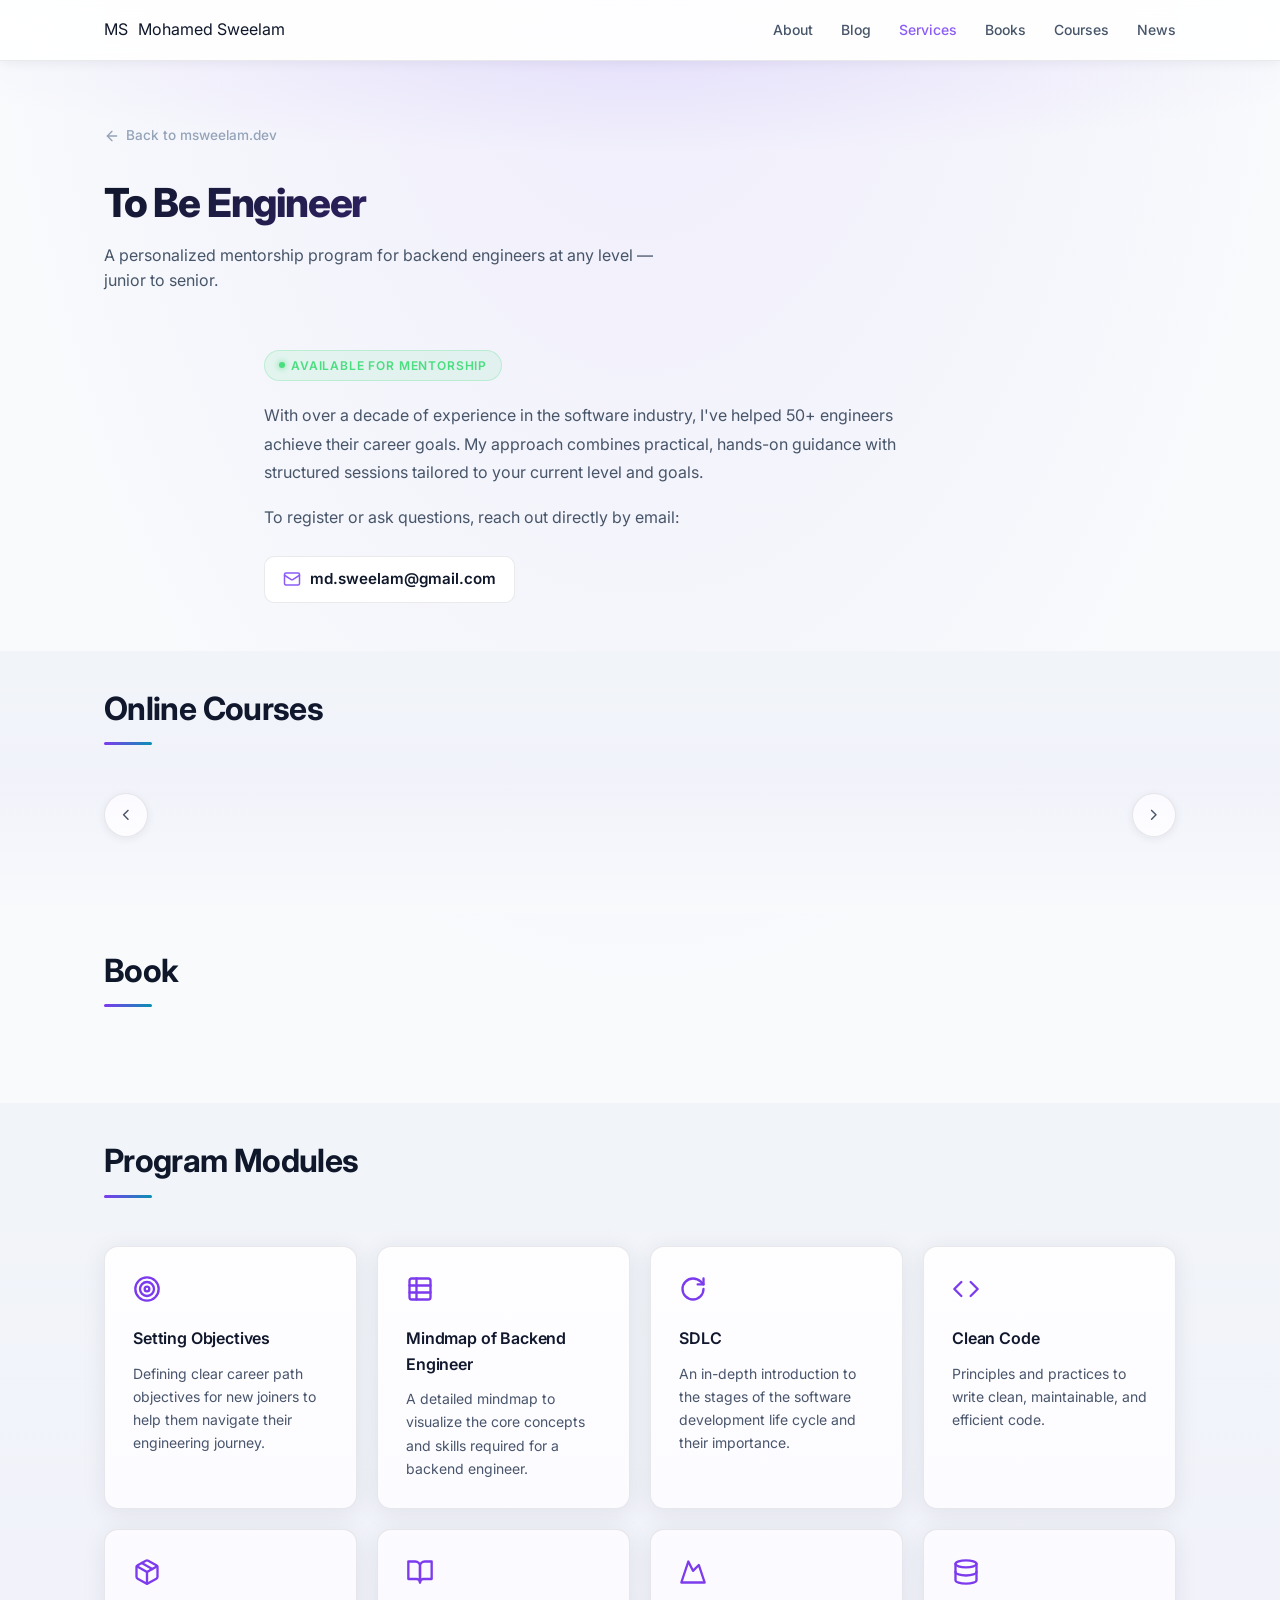
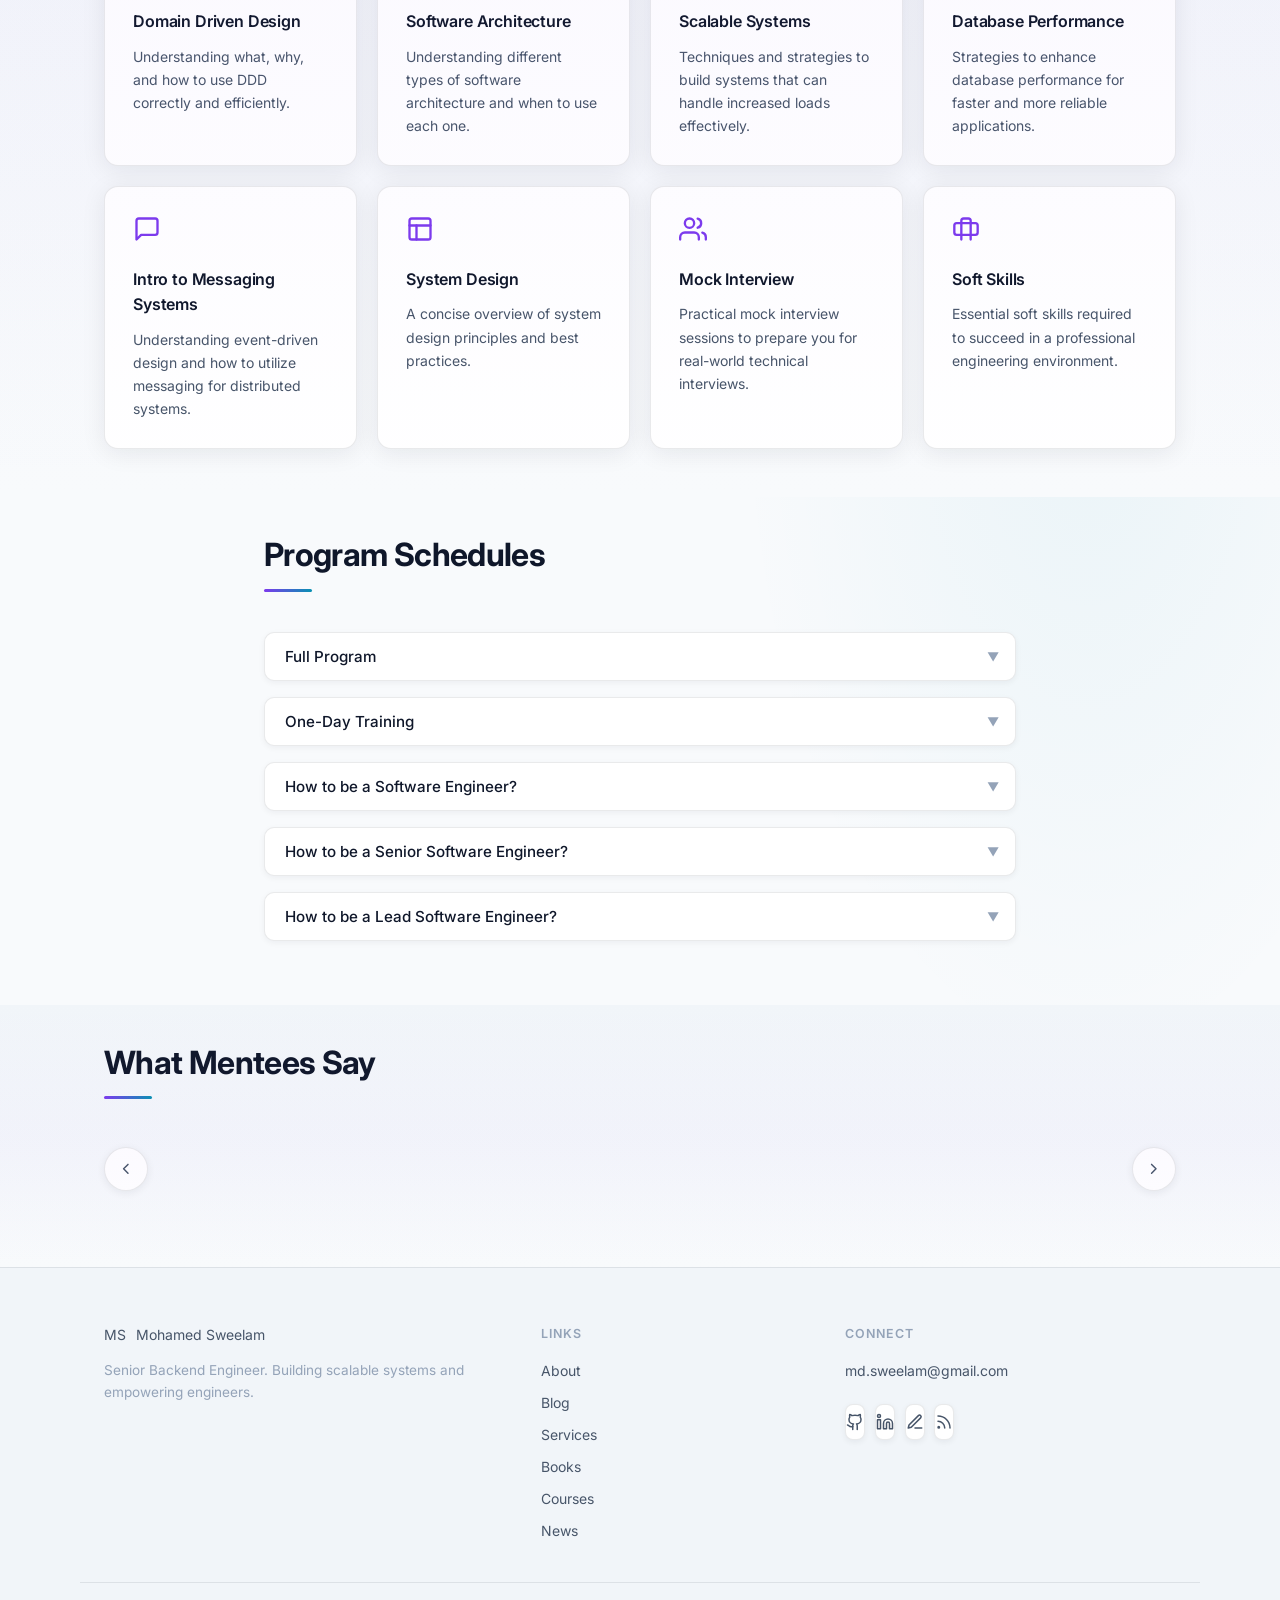
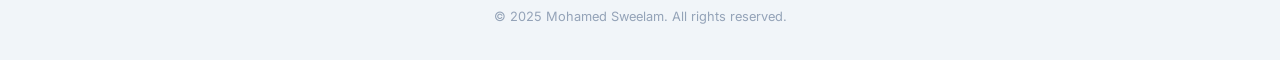
==== mentorship/index.html @ b844d922 "add site visitor counter Cloudflare Worker at msweelam.dev/api/visitors records unique visitors in t" ====
<!DOCTYPE html>
<html lang="en">

<head>
    <meta charset="UTF-8">
    <meta name="viewport" content="width=device-width, initial-scale=1.0">
    <title>Mentorship Program — Mohamed Sweelam</title>
    <meta name="description" content="The To Be Engineer mentorship program — personalized 1-on-1 guidance for backend engineers at any level.">
    <link rel="icon" href="/favicon.svg" type="image/svg+xml">
    <link rel="stylesheet" href="/css/styles.css">
    <link rel="preconnect" href="https://fonts.googleapis.com">
    <link rel="preconnect" href="https://fonts.gstatic.com" crossorigin>
    <link href="https://fonts.googleapis.com/css2?family=Inter:wght@400;500;600;700;800&display=swap" rel="stylesheet">
</head>

<body>

<header class="site-header">
    <nav class="nav container">
        <a href="/" class="nav-logo" aria-label="Home">
            <span class="logo-mark" aria-hidden="true">MS</span>
            <span class="logo-text">Mohamed Sweelam</span>
        </a>
        <button class="nav-toggle" id="nav-toggle" aria-label="Toggle navigation" aria-expanded="false">
            <span></span><span></span><span></span>
        </button>
        <div class="nav-links" id="nav-links" role="navigation">
            <a href="/#about">About</a>
            <a href="https://blog.msweelam.dev" target="_blank" rel="noopener noreferrer">Blog</a>
            <a href="/#services" aria-current="page" style="color:var(--primary-light)">Services</a>
            <a href="/#books">Books</a>
            <a href="/#courses">Courses</a>
            <a href="/#news">News</a>
        </div>
    </nav>
</header>

<main>

<!-- ─── PAGE HEADER ────────────────────────────────────── -->
<div class="page-header">
    <div class="container">
        <a href="/" class="back-link">
            <svg width="16" height="16" viewBox="0 0 24 24" fill="none" stroke="currentColor" stroke-width="2" stroke-linecap="round" stroke-linejoin="round" aria-hidden="true"><path d="M19 12H5"/><path d="m12 19-7-7 7-7"/></svg>
            Back to msweelam.dev
        </a>
        <h1>To Be Engineer</h1>
        <p>A personalized mentorship program for backend engineers at any level — junior to senior.</p>
    </div>
</div>

<!-- ─── ABOUT THE PROGRAM ──────────────────────────────── -->
<section class="section" style="padding-top:1.5rem">
    <div class="container" style="max-width:800px">
        <div style="display:flex;align-items:center;gap:0.5rem;margin-bottom:1.25rem">
            <span style="display:inline-flex;align-items:center;gap:0.4rem;font-size:0.75rem;font-weight:600;letter-spacing:0.07em;text-transform:uppercase;color:#4ade80;background:rgba(74,222,128,0.1);border:1px solid rgba(74,222,128,0.25);border-radius:999px;padding:0.3rem 0.85rem">
                <span style="width:6px;height:6px;border-radius:50%;background:#4ade80;box-shadow:0 0 6px #4ade80;display:inline-block;animation:pulse-dot 2s ease-in-out infinite"></span>
                Available for Mentorship
            </span>
        </div>
        <p style="color:var(--text-secondary);font-size:1rem;line-height:1.8;margin-bottom:1rem">
            With over a decade of experience in the software industry, I've helped 50+ engineers achieve their career goals. My approach combines practical, hands-on guidance with structured sessions tailored to your current level and goals.
        </p>
        <p style="color:var(--text-secondary);font-size:1rem;line-height:1.8;margin-bottom:1.5rem">
            To register or ask questions, reach out directly by email:
        </p>
        <a href="mailto:md.sweelam@gmail.com" style="display:inline-flex;align-items:center;gap:0.6rem;text-decoration:none;font-weight:600;font-size:0.95rem;color:var(--text);background:var(--bg-card);border:1px solid var(--border);border-radius:0.625rem;padding:0.65rem 1.1rem;transition:all 0.2s ease">
            <svg width="18" height="18" viewBox="0 0 24 24" fill="none" stroke="var(--primary-light)" stroke-width="2" stroke-linecap="round" stroke-linejoin="round" aria-hidden="true"><rect width="20" height="16" x="2" y="4" rx="2"/><path d="m22 7-8.97 5.7a1.94 1.94 0 0 1-2.06 0L2 7"/></svg>
            md.sweelam@gmail.com
        </a>
    </div>
</section>

<!-- ─── COURSES ────────────────────────────────────────── -->
<section id="courses" class="section section-alt" style="padding-top:2rem">
    <div class="container">
        <h2 class="section-heading">Online Courses</h2>
        <div class="carousel-outer">
            <button class="carousel-arrow" id="courses-prev" aria-label="Previous">
                <svg xmlns="http://www.w3.org/2000/svg" viewBox="0 0 24 24" fill="none" stroke="currentColor" stroke-width="2" stroke-linecap="round" stroke-linejoin="round"><polyline points="15 18 9 12 15 6"/></svg>
            </button>
            <div class="carousel-wrapper">
                <div class="carousel-track" id="courses-container"></div>
            </div>
            <button class="carousel-arrow" id="courses-next" aria-label="Next">
                <svg xmlns="http://www.w3.org/2000/svg" viewBox="0 0 24 24" fill="none" stroke="currentColor" stroke-width="2" stroke-linecap="round" stroke-linejoin="round"><polyline points="9 18 15 12 9 6"/></svg>
            </button>
        </div>
        <div class="carousel-dots" id="courses-dots"></div>
    </div>
</section>

<!-- ─── BOOK ──────────────────────────────────────────── -->
<section id="books" class="section" style="padding-top:2rem">
    <div class="container">
        <h2 class="section-heading">Book</h2>
        <div class="books-grid" id="books-container"></div>
    </div>
</section>

<!-- ─── PROGRAM MODULES ────────────────────────────────── -->
<section class="section section-alt" style="padding-top:2rem">
    <div class="container">
        <h2 class="section-heading">Program Modules</h2>
        <div class="modules-grid">

            <div class="module-card">
                <div class="module-icon">
                    <svg width="28" height="28" viewBox="0 0 24 24" fill="none" stroke="currentColor" stroke-width="2" stroke-linecap="round" stroke-linejoin="round" aria-hidden="true"><circle cx="12" cy="12" r="10"/><circle cx="12" cy="12" r="6"/><circle cx="12" cy="12" r="2"/></svg>
                </div>
                <h3>Setting Objectives</h3>
                <p>Defining clear career path objectives for new joiners to help them navigate their engineering journey.</p>
            </div>

            <div class="module-card">
                <div class="module-icon">
                    <svg width="28" height="28" viewBox="0 0 24 24" fill="none" stroke="currentColor" stroke-width="2" stroke-linecap="round" stroke-linejoin="round" aria-hidden="true"><rect width="18" height="18" x="3" y="3" rx="2"/><path d="M3 9h18"/><path d="M3 15h18"/><path d="M9 3v18"/></svg>
                </div>
                <h3>Mindmap of Backend Engineer</h3>
                <p>A detailed mindmap to visualize the core concepts and skills required for a backend engineer.</p>
            </div>

            <div class="module-card">
                <div class="module-icon">
                    <svg width="28" height="28" viewBox="0 0 24 24" fill="none" stroke="currentColor" stroke-width="2" stroke-linecap="round" stroke-linejoin="round" aria-hidden="true"><path d="M21 12a9 9 0 1 1-9-9c2.52 0 4.93 1 6.74 2.74L21 8"/><path d="M21 3v5h-5"/></svg>
                </div>
                <h3>SDLC</h3>
                <p>An in-depth introduction to the stages of the software development life cycle and their importance.</p>
            </div>

            <div class="module-card">
                <div class="module-icon">
                    <svg width="28" height="28" viewBox="0 0 24 24" fill="none" stroke="currentColor" stroke-width="2" stroke-linecap="round" stroke-linejoin="round" aria-hidden="true"><polyline points="16 18 22 12 16 6"/><polyline points="8 6 2 12 8 18"/></svg>
                </div>
                <h3>Clean Code</h3>
                <p>Principles and practices to write clean, maintainable, and efficient code.</p>
            </div>

            <div class="module-card">
                <div class="module-icon">
                    <svg width="28" height="28" viewBox="0 0 24 24" fill="none" stroke="currentColor" stroke-width="2" stroke-linecap="round" stroke-linejoin="round" aria-hidden="true"><path d="m7.5 4.27 9 5.15"/><path d="M21 8a2 2 0 0 0-1-1.73l-7-4a2 2 0 0 0-2 0l-7 4A2 2 0 0 0 3 8v8a2 2 0 0 0 1 1.73l7 4a2 2 0 0 0 2 0l7-4A2 2 0 0 0 21 16Z"/><path d="m3.3 7 8.7 5 8.7-5"/><path d="M12 22V12"/></svg>
                </div>
                <h3>Domain Driven Design</h3>
                <p>Understanding what, why, and how to use DDD correctly and efficiently.</p>
            </div>

            <div class="module-card">
                <div class="module-icon">
                    <svg width="28" height="28" viewBox="0 0 24 24" fill="none" stroke="currentColor" stroke-width="2" stroke-linecap="round" stroke-linejoin="round" aria-hidden="true"><path d="M2 3h6a4 4 0 0 1 4 4v14a3 3 0 0 0-3-3H2z"/><path d="M22 3h-6a4 4 0 0 0-4 4v14a3 3 0 0 1 3-3h7z"/></svg>
                </div>
                <h3>Software Architecture</h3>
                <p>Understanding different types of software architecture and when to use each one.</p>
            </div>

            <div class="module-card">
                <div class="module-icon">
                    <svg width="28" height="28" viewBox="0 0 24 24" fill="none" stroke="currentColor" stroke-width="2" stroke-linecap="round" stroke-linejoin="round" aria-hidden="true"><path d="m8 3 4 8 5-5 5 15H2L8 3z"/></svg>
                </div>
                <h3>Scalable Systems</h3>
                <p>Techniques and strategies to build systems that can handle increased loads effectively.</p>
            </div>

            <div class="module-card">
                <div class="module-icon">
                    <svg width="28" height="28" viewBox="0 0 24 24" fill="none" stroke="currentColor" stroke-width="2" stroke-linecap="round" stroke-linejoin="round" aria-hidden="true"><ellipse cx="12" cy="5" rx="9" ry="3"/><path d="M3 5V19A9 3 0 0 0 21 19V5"/><path d="M3 12A9 3 0 0 0 21 12"/></svg>
                </div>
                <h3>Database Performance</h3>
                <p>Strategies to enhance database performance for faster and more reliable applications.</p>
            </div>

            <div class="module-card">
                <div class="module-icon">
                    <svg width="28" height="28" viewBox="0 0 24 24" fill="none" stroke="currentColor" stroke-width="2" stroke-linecap="round" stroke-linejoin="round" aria-hidden="true"><path d="M21 15a2 2 0 0 1-2 2H7l-4 4V5a2 2 0 0 1 2-2h14a2 2 0 0 1 2 2z"/></svg>
                </div>
                <h3>Intro to Messaging Systems</h3>
                <p>Understanding event-driven design and how to utilize messaging for distributed systems.</p>
            </div>

            <div class="module-card">
                <div class="module-icon">
                    <svg width="28" height="28" viewBox="0 0 24 24" fill="none" stroke="currentColor" stroke-width="2" stroke-linecap="round" stroke-linejoin="round" aria-hidden="true"><rect width="18" height="18" x="3" y="3" rx="2"/><path d="M3 9h18"/><path d="M9 21V9"/></svg>
                </div>
                <h3>System Design</h3>
                <p>A concise overview of system design principles and best practices.</p>
            </div>

            <div class="module-card">
                <div class="module-icon">
                    <svg width="28" height="28" viewBox="0 0 24 24" fill="none" stroke="currentColor" stroke-width="2" stroke-linecap="round" stroke-linejoin="round" aria-hidden="true"><path d="M17 21v-2a4 4 0 0 0-4-4H5a4 4 0 0 0-4 4v2"/><circle cx="9" cy="7" r="4"/><path d="M23 21v-2a4 4 0 0 0-3-3.87"/><path d="M16 3.13a4 4 0 0 1 0 7.75"/></svg>
                </div>
                <h3>Mock Interview</h3>
                <p>Practical mock interview sessions to prepare you for real-world technical interviews.</p>
            </div>

            <div class="module-card">
                <div class="module-icon">
                    <svg width="28" height="28" viewBox="0 0 24 24" fill="none" stroke="currentColor" stroke-width="2" stroke-linecap="round" stroke-linejoin="round" aria-hidden="true"><path d="M20 7H4a2 2 0 0 0-2 2v6a2 2 0 0 0 2 2h16a2 2 0 0 0 2-2V9a2 2 0 0 0-2-2z"/><path d="M16 21V5a2 2 0 0 0-2-2h-4a2 2 0 0 0-2 2v16"/></svg>
                </div>
                <h3>Soft Skills</h3>
                <p>Essential soft skills required to succeed in a professional engineering environment.</p>
            </div>

        </div>
    </div>
</section>

<!-- ─── PROGRAM SCHEDULES ───────────────────────────────── -->
<section class="section" style="padding-top:2rem">
    <div class="container" style="max-width:800px">
        <h2 class="section-heading">Program Schedules</h2>
        <div style="margin-top:2rem">
            <div class="dropdown">
                <button class="dropdown-toggle">Full Program</button>
                <div class="dropdown-content">
                    <div class="schedule-cards">
                        <div class="schedule-card">
                            <div class="schedule-icon"><svg width="28" height="28" viewBox="0 0 24 24" fill="none" stroke="currentColor" stroke-width="2" stroke-linecap="round" stroke-linejoin="round"><rect width="18" height="18" x="3" y="4" rx="2" ry="2"/><line x1="16" x2="16" y1="2" y2="6"/><line x1="8" x2="8" y1="2" y2="6"/><line x1="3" x2="21" y1="10" y2="10"/></svg></div>
                            <h3>Duration</h3><p>2 months</p>
                        </div>
                        <div class="schedule-card">
                            <div class="schedule-icon"><svg width="28" height="28" viewBox="0 0 24 24" fill="none" stroke="currentColor" stroke-width="2" stroke-linecap="round" stroke-linejoin="round"><path d="M8 2v4"/><path d="M16 2v4"/><rect width="18" height="18" x="3" y="4" rx="2"/><path d="M3 10h18"/><path d="m9 16 2 2 4-4"/></svg></div>
                            <h3>Sessions</h3><p>8 – 10</p>
                        </div>
                        <div class="schedule-card">
                            <div class="schedule-icon"><svg width="28" height="28" viewBox="0 0 24 24" fill="none" stroke="currentColor" stroke-width="2" stroke-linecap="round" stroke-linejoin="round"><circle cx="12" cy="12" r="10"/><polyline points="12 6 12 12 16 14"/></svg></div>
                            <h3>Session Time</h3><p>60 min</p>
                        </div>
                    </div>
                </div>
            </div>

            <div class="dropdown">
                <button class="dropdown-toggle">One-Day Training</button>
                <div class="dropdown-content">
                    <div class="schedule-cards">
                        <div class="schedule-card">
                            <div class="schedule-icon"><svg width="28" height="28" viewBox="0 0 24 24" fill="none" stroke="currentColor" stroke-width="2" stroke-linecap="round" stroke-linejoin="round"><rect width="18" height="18" x="3" y="4" rx="2" ry="2"/><line x1="16" x2="16" y1="2" y2="6"/><line x1="8" x2="8" y1="2" y2="6"/><line x1="3" x2="21" y1="10" y2="10"/></svg></div>
                            <h3>Duration</h3><p>1 Day</p>
                        </div>
                        <div class="schedule-card">
                            <div class="schedule-icon"><svg width="28" height="28" viewBox="0 0 24 24" fill="none" stroke="currentColor" stroke-width="2" stroke-linecap="round" stroke-linejoin="round"><path d="M8 2v4"/><path d="M16 2v4"/><rect width="18" height="18" x="3" y="4" rx="2"/><path d="M3 10h18"/><path d="m9 16 2 2 4-4"/></svg></div>
                            <h3>Sessions</h3><p>3</p>
                        </div>
                        <div class="schedule-card">
                            <div class="schedule-icon"><svg width="28" height="28" viewBox="0 0 24 24" fill="none" stroke="currentColor" stroke-width="2" stroke-linecap="round" stroke-linejoin="round"><circle cx="12" cy="12" r="10"/><polyline points="12 6 12 12 16 14"/></svg></div>
                            <h3>Session Time</h3><p>140 min</p>
                        </div>
                    </div>
                </div>
            </div>

            <div class="dropdown">
                <button class="dropdown-toggle">How to be a Software Engineer?</button>
                <div class="dropdown-content">
                    <div class="schedule-cards">
                        <div class="schedule-card">
                            <div class="schedule-icon"><svg width="28" height="28" viewBox="0 0 24 24" fill="none" stroke="currentColor" stroke-width="2" stroke-linecap="round" stroke-linejoin="round"><path d="M8 2v4"/><path d="M16 2v4"/><rect width="18" height="18" x="3" y="4" rx="2"/><path d="M3 10h18"/><path d="m9 16 2 2 4-4"/></svg></div>
                            <h3>Sessions</h3><p>1</p>
                        </div>
                        <div class="schedule-card">
                            <div class="schedule-icon"><svg width="28" height="28" viewBox="0 0 24 24" fill="none" stroke="currentColor" stroke-width="2" stroke-linecap="round" stroke-linejoin="round"><circle cx="12" cy="12" r="10"/><polyline points="12 6 12 12 16 14"/></svg></div>
                            <h3>Session Time</h3><p>60 min</p>
                        </div>
                    </div>
                </div>
            </div>

            <div class="dropdown">
                <button class="dropdown-toggle">How to be a Senior Software Engineer?</button>
                <div class="dropdown-content">
                    <div class="schedule-cards">
                        <div class="schedule-card">
                            <div class="schedule-icon"><svg width="28" height="28" viewBox="0 0 24 24" fill="none" stroke="currentColor" stroke-width="2" stroke-linecap="round" stroke-linejoin="round"><path d="M8 2v4"/><path d="M16 2v4"/><rect width="18" height="18" x="3" y="4" rx="2"/><path d="M3 10h18"/><path d="m9 16 2 2 4-4"/></svg></div>
                            <h3>Sessions</h3><p>1</p>
                        </div>
                        <div class="schedule-card">
                            <div class="schedule-icon"><svg width="28" height="28" viewBox="0 0 24 24" fill="none" stroke="currentColor" stroke-width="2" stroke-linecap="round" stroke-linejoin="round"><circle cx="12" cy="12" r="10"/><polyline points="12 6 12 12 16 14"/></svg></div>
                            <h3>Session Time</h3><p>90 min</p>
                        </div>
                    </div>
                </div>
            </div>

            <div class="dropdown">
                <button class="dropdown-toggle">How to be a Lead Software Engineer?</button>
                <div class="dropdown-content">
                    <div class="schedule-cards">
                        <div class="schedule-card">
                            <div class="schedule-icon"><svg width="28" height="28" viewBox="0 0 24 24" fill="none" stroke="currentColor" stroke-width="2" stroke-linecap="round" stroke-linejoin="round"><path d="M8 2v4"/><path d="M16 2v4"/><rect width="18" height="18" x="3" y="4" rx="2"/><path d="M3 10h18"/><path d="m9 16 2 2 4-4"/></svg></div>
                            <h3>Sessions</h3><p>1</p>
                        </div>
                        <div class="schedule-card">
                            <div class="schedule-icon"><svg width="28" height="28" viewBox="0 0 24 24" fill="none" stroke="currentColor" stroke-width="2" stroke-linecap="round" stroke-linejoin="round"><circle cx="12" cy="12" r="10"/><polyline points="12 6 12 12 16 14"/></svg></div>
                            <h3>Session Time</h3><p>90 min</p>
                        </div>
                    </div>
                </div>
            </div>
        </div>
    </div>
</section>

<!-- ─── TESTIMONIALS ────────────────────────────────────── -->
<section class="section section-alt" style="padding-top:2rem">
    <div class="container">
        <h2 class="section-heading">What Mentees Say</h2>
        <div class="carousel-outer">
            <button class="carousel-arrow" id="carousel-prev" aria-label="Previous">
                <svg xmlns="http://www.w3.org/2000/svg" viewBox="0 0 24 24" fill="none" stroke="currentColor" stroke-width="2" stroke-linecap="round" stroke-linejoin="round"><polyline points="15 18 9 12 15 6"/></svg>
            </button>
            <div class="carousel-wrapper">
                <div class="carousel-track" id="testimonials-container"></div>
            </div>
            <button class="carousel-arrow" id="carousel-next" aria-label="Next">
                <svg xmlns="http://www.w3.org/2000/svg" viewBox="0 0 24 24" fill="none" stroke="currentColor" stroke-width="2" stroke-linecap="round" stroke-linejoin="round"><polyline points="9 18 15 12 9 6"/></svg>
            </button>
        </div>
        <div class="carousel-dots" id="carousel-dots"></div>
    </div>
</section>

</main>

<footer class="site-footer">
    <div class="container footer-grid">
        <div class="footer-col">
            <a href="/" class="nav-logo" style="text-decoration:none">
                <span class="logo-mark" aria-hidden="true">MS</span>
                <span class="logo-text">Mohamed Sweelam</span>
            </a>
            <p class="footer-tagline">Senior Backend Engineer. Building scalable systems and empowering engineers.</p>
        </div>
        <div class="footer-col">
            <h3 class="footer-heading">Links</h3>
            <a href="/#about">About</a>
            <a href="https://blog.msweelam.dev" target="_blank" rel="noopener noreferrer">Blog</a>
            <a href="/#services">Services</a>
            <a href="/#books">Books</a>
            <a href="/#courses">Courses</a>
            <a href="/news/">News</a>
        </div>
        <div class="footer-col">
            <h3 class="footer-heading">Connect</h3>
            <a href="mailto:md.sweelam@gmail.com">md.sweelam@gmail.com</a>
            <nav class="social-row" aria-label="Social links" style="margin-top:0.75rem">
                <a href="https://github.com/sweelam" target="_blank" rel="noopener noreferrer" aria-label="GitHub">
                    <svg width="18" height="18" viewBox="0 0 24 24" fill="none" stroke="currentColor" stroke-width="2" stroke-linecap="round" stroke-linejoin="round" aria-hidden="true"><path d="M15 22v-4a4.8 4.8 0 0 0-1-3.5c3 0 6-2 6-5.5.08-1.25-.27-2.48-1-3.5.28-1.15.28-2.35 0-3.5 0 0-1 0-3 1.5-2.64-.5-5.36-.5-8 0C6 2 5 2 5 2c-.3 1.15-.3 2.35 0 3.5A5.403 5.403 0 0 0 4 9c0 3.5 3 5.5 6 5.5-.39.49-.68 1.05-.85 1.65-.17.6-.22 1.23-.15 1.85v4"/><path d="M9 18c-4.51 2-5-2-7-2"/></svg>
                </a>
                <a href="https://www.linkedin.com/in/mohamedsweelam" target="_blank" rel="noopener noreferrer" aria-label="LinkedIn">
                    <svg width="18" height="18" viewBox="0 0 24 24" fill="none" stroke="currentColor" stroke-width="2" stroke-linecap="round" stroke-linejoin="round" aria-hidden="true"><path d="M16 8a6 6 0 0 1 6 6v7h-4v-7a2 2 0 0 0-2-2 2 2 0 0 0-2 2v7h-4v-7a6 6 0 0 1 6-6z"/><rect width="4" height="12" x="2" y="9"/><circle cx="4" cy="4" r="2"/></svg>
                </a>
                <a href="https://blog.msweelam.dev" target="_blank" rel="noopener noreferrer" aria-label="Blog">
                    <svg width="18" height="18" viewBox="0 0 24 24" fill="none" stroke="currentColor" stroke-width="2" stroke-linecap="round" stroke-linejoin="round" aria-hidden="true"><path d="M12 20h9"/><path d="M16.5 3.5a2.12 2.12 0 0 1 3 3L7 19l-4 1 1-4Z"/></svg>
                </a>
                <a href="https://blog.msweelam.dev/rss.xml" target="_blank" rel="noopener noreferrer" aria-label="RSS Feed">
                    <svg width="18" height="18" viewBox="0 0 24 24" fill="none" stroke="currentColor" stroke-width="2" stroke-linecap="round" stroke-linejoin="round" aria-hidden="true"><path d="M4 11a9 9 0 0 1 9 9"/><path d="M4 4a16 16 0 0 1 16 16"/><circle cx="5" cy="19" r="1"/></svg>
                </a>
            </nav>
        </div>
    </div>
    <div class="footer-bottom container">
        <p>&copy; 2025 Mohamed Sweelam. All rights reserved.</p>
        <p class="visitor-count" id="visitor-count" hidden></p>
    </div>
</footer>

<style>
@keyframes pulse-dot {
    0%, 100% { opacity: 1; transform: scale(1); }
    50%       { opacity: 0.5; transform: scale(0.75); }
}
</style>

<script src="/js/main.js"></script>
<script src="/js/mentorship.js"></script>
</body>
</html>
---- css/styles.css ----
/* ─── TOKENS ──────────────────────────────────────────── */
:root {
    --primary:       #7C3AED;
    --primary-light: #8B5CF6;
    --primary-dark:  #5B21B6;
    --accent:        #0891B2;
    --bg:            #F8FAFC;
    --bg-card:       #FFFFFF;
    --bg-card-hover: #F1F5F9;
    --border:        rgba(15, 23, 42, 0.09);
    --border-hover:  rgba(124, 58, 237, 0.45);
    --text:          #0F172A;
    --text-secondary:#475569;
    --text-muted:    #94A3B8;
    --white:         #FFFFFF;
    --radius:        0.75rem;
    --shadow-glow:   0 0 40px rgba(124, 58, 237, 0.12);
    --shadow-card:   0 4px 24px rgba(15, 23, 42, 0.08);
    --ease:          0.2s ease;
}

[data-theme="dark"] {
    --bg:            #0F172A;
    --bg-card:       #1E293B;
    --bg-card-hover: #243044;
    --border:        rgba(255, 255, 255, 0.08);
    --border-hover:  rgba(124, 58, 237, 0.5);
    --text:          #F1F5F9;
    --text-secondary:#CBD5E1;
    --text-muted:    #64748B;
    --shadow-glow:   0 0 40px rgba(124, 58, 237, 0.2);
    --shadow-card:   0 4px 24px rgba(0, 0, 0, 0.3);
}

[data-theme="dark"] body {
    background-image:
        radial-gradient(ellipse 80% 55% at 50% -5%, rgba(139, 92, 246, 0.15) 0%, transparent 65%),
        radial-gradient(ellipse 50% 40% at 85% 60%,  rgba(8, 145, 178, 0.1) 0%, transparent 55%);
}

[data-theme="dark"] .site-header {
    background: rgba(15, 23, 42, 0.92);
    box-shadow: 0 1px 12px rgba(0, 0, 0, 0.3);
}

[data-theme="dark"] .section-alt {
    background: linear-gradient(180deg, #1a2744 0%, #0F172A 100%);
}

[data-theme="dark"] .section-alt::before {
    background: linear-gradient(180deg, transparent 0%, rgba(139, 92, 246, 0.05) 50%, transparent 100%);
}

[data-theme="dark"] .site-footer {
    background: #080f1f;
}

[data-theme="dark"] .nav-links {
    background: rgba(15, 23, 42, 0.98);
}

[data-theme="dark"] ::-webkit-scrollbar-track { background: #1E293B; }

[data-theme="dark"] .hero-photo img {
    background:
        linear-gradient(var(--bg-card), var(--bg-card)) padding-box,
        linear-gradient(135deg, var(--primary) 0%, var(--accent) 100%) border-box;
}

/* ─── THEME TOGGLE ───────────────────────────────────── */
.theme-toggle {
    display: flex;
    align-items: center;
    justify-content: center;
    width: 2.25rem;
    height: 2.25rem;
    border-radius: 0.5rem;
    border: 1.5px solid var(--border);
    background: var(--bg-card);
    color: var(--text-secondary);
    cursor: pointer;
    transition: all var(--ease);
    flex-shrink: 0;
}

.theme-toggle:hover {
    color: var(--primary);
    border-color: var(--border-hover);
    background: rgba(124, 58, 237, 0.07);
}

.theme-toggle .icon-sun  { display: none; }
.theme-toggle .icon-moon { display: block; }

[data-theme="dark"] .theme-toggle .icon-sun  { display: block; }
[data-theme="dark"] .theme-toggle .icon-moon { display: none; }

/* ─── RESET ──────────────────────────────────────────── */
*, *::before, *::after { margin: 0; padding: 0; box-sizing: border-box; }

body {
    font-family: 'Inter', -apple-system, BlinkMacSystemFont, 'Segoe UI', sans-serif;
    line-height: 1.6;
    color: var(--text);
    background: var(--bg);
    background-image:
        radial-gradient(ellipse 80% 55% at 50% -5%, rgba(139, 92, 246, 0.09) 0%, transparent 65%),
        radial-gradient(ellipse 50% 40% at 85% 60%,  rgba(8, 145, 178, 0.06) 0%, transparent 55%);
    min-height: 100vh;
    -webkit-font-smoothing: antialiased;
}

img { display: block; max-width: 100%; }

::-webkit-scrollbar        { width: 6px; }
::-webkit-scrollbar-track  { background: #F1F5F9; }
::-webkit-scrollbar-thumb  { background: var(--primary-light); border-radius: 3px; }

/* ─── FOCUS ──────────────────────────────────────────── */
:focus-visible {
    outline: 2px solid var(--primary-light);
    outline-offset: 3px;
    border-radius: 3px;
}
a:focus:not(:focus-visible),
button:focus:not(:focus-visible) { outline: none; }

/* ─── LAYOUT ─────────────────────────────────────────── */
.container {
    max-width: 1120px;
    margin: 0 auto;
    padding: 0 1.5rem;
}

.section        { padding: 3rem 0; position: relative; }
.section-narrow { max-width: 680px; }

.section-alt {
    background: linear-gradient(180deg, #F1F5F9 0%, #F8FAFC 100%);
}

.section-alt::before {
    content: '';
    position: absolute;
    inset: 0;
    background: linear-gradient(180deg, transparent 0%, rgba(139, 92, 246, 0.03) 50%, transparent 100%);
    pointer-events: none;
}

/* ─── HEADER ─────────────────────────────────────────── */
.site-header {
    background: rgba(255, 255, 255, 0.88);
    backdrop-filter: blur(20px);
    -webkit-backdrop-filter: blur(20px);
    border-bottom: 1px solid var(--border);
    position: sticky;
    top: 0;
    z-index: 100;
    box-shadow: 0 1px 12px rgba(15, 23, 42, 0.07);
}

.nav {
    display: flex;
    justify-content: space-between;
    align-items: center;
    height: 3.75rem;
}

.nav-logo {
    display: flex;
    align-items: center;
    gap: 0.6rem;
    text-decoration: none;
    color: var(--text);
}

/* ─── LOGO IMAGE CROP ────────────────────────────────── */
/* Zooms in ~25%, centers H, shifts up ~9% to remove Gemini
   watermark (bottom-right) and trim side whitespace.        */
.logo-img-wrap {
    width: 144px;
    height: 60px;
    overflow: hidden;
    position: relative;
    flex-shrink: 0;
}

.logo-img-wrap img {
    position: absolute;
    width: 125%;
    left: 50%;
    transform: translate(-50%, -9%);
}


.nav-links {
    display: flex;
    align-items: center;
    gap: 1.75rem;
}

.nav-links a {
    color: var(--text-secondary);
    text-decoration: none;
    font-size: 0.875rem;
    font-weight: 500;
    transition: color var(--ease);
}

.nav-links a:hover { color: var(--primary); }

/* hamburger */
.nav-toggle {
    display: none;
    flex-direction: column;
    gap: 5px;
    background: none;
    border: none;
    cursor: pointer;
    padding: 4px;
}

.nav-toggle span {
    display: block;
    width: 20px;
    height: 2px;
    background: var(--text);
    border-radius: 2px;
    transition: all 0.3s ease;
}

/* ─── BUTTONS ────────────────────────────────────────── */
.btn {
    display: inline-flex;
    align-items: center;
    gap: 0.5rem;
    padding: 0.65rem 1.4rem;
    border-radius: 0.5rem;
    font-weight: 600;
    font-size: 0.9rem;
    text-decoration: none;
    transition: all var(--ease);
    cursor: pointer;
    border: none;
    font-family: inherit;
}

.btn-primary {
    background: linear-gradient(135deg, var(--primary), var(--primary-dark));
    color: var(--white);
    box-shadow: 0 4px 15px rgba(124, 58, 237, 0.28);
}
.btn-primary:hover {
    transform: translateY(-1px);
    box-shadow: 0 6px 20px rgba(124, 58, 237, 0.42);
}

.btn-outline {
    background: transparent;
    color: var(--text-secondary);
    border: 1.5px solid var(--border);
}
.btn-outline:hover {
    border-color: var(--primary-light);
    color: var(--primary);
    background: rgba(124, 58, 237, 0.06);
}

/* ─── HERO ───────────────────────────────────────────── */
.hero {
    padding: 4rem 0 3rem;
    position: relative;
    overflow: hidden;
}

.hero::before {
    content: '';
    position: absolute;
    inset: 0;
    background:
        radial-gradient(circle 600px at 30% 50%, rgba(139, 92, 246, 0.08) 0%, transparent 70%),
        radial-gradient(circle 400px at 70% 30%, rgba(8, 145, 178, 0.05) 0%, transparent 60%);
    pointer-events: none;
}

.hero-grid {
    display: grid;
    grid-template-columns: 1fr 1fr;
    gap: 4rem;
    align-items: center;
    position: relative;
}

.hero-text h1 {
    font-size: 3.25rem;
    font-weight: 800;
    line-height: 1.1;
    letter-spacing: -0.03em;
    background: linear-gradient(135deg, var(--text) 0%, var(--primary) 100%);
    -webkit-background-clip: text;
    -webkit-text-fill-color: transparent;
    background-clip: text;
}

.hero-tagline {
    font-size: 1.05rem;
    color: var(--text-secondary);
    margin-top: 1rem;
    line-height: 1.7;
}

.hero-actions {
    display: flex;
    gap: 1rem;
    margin-top: 2rem;
    flex-wrap: wrap;
}

.hero-photo {
    display: flex;
    align-items: center;
    justify-content: center;
    position: relative;
}

/* Offset tinted backdrop — gives the photo a floating, layered feel */
.hero-photo::before {
    content: '';
    position: absolute;
    width: min(calc(100% - 24px), 420px);
    height: calc(100% - 24px);
    border-radius: 1.35rem;
    background: linear-gradient(135deg, rgba(124, 58, 237, 0.2) 0%, rgba(8, 145, 178, 0.14) 100%);
    transform: translate(18px, 18px);
    z-index: 0;
}


.hero-photo img {
    position: relative;
    z-index: 1;
    width: 100%;
    max-width: 420px;
    border-radius: 1rem;
    /* Gradient border: purple → cyan */
    border: 3px solid transparent;
    background:
        linear-gradient(#fff, #fff) padding-box,
        linear-gradient(135deg, var(--primary) 0%, var(--accent) 100%) border-box;
    box-shadow:
        0 20px 60px rgba(15, 23, 42, 0.14),
        0 6px 20px rgba(124, 58, 237, 0.12);
    object-fit: cover;
    transition: transform 0.4s ease, box-shadow 0.4s ease;
}

.hero-photo img:hover {
    transform: translateY(-4px);
    box-shadow:
        0 28px 70px rgba(15, 23, 42, 0.16),
        0 8px 28px rgba(124, 58, 237, 0.18);
}

/* ─── SOCIAL ROW ─────────────────────────────────────── */
.social-row {
    display: flex;
    gap: 0.6rem;
    margin-top: 1.5rem;
}

.social-row a {
    display: flex;
    align-items: center;
    justify-content: center;
    width: 2.25rem;
    height: 2.25rem;
    border-radius: 0.5rem;
    border: 1.5px solid var(--border);
    background: var(--bg-card);
    color: var(--text-secondary);
    transition: all var(--ease);
    box-shadow: 0 2px 6px rgba(15, 23, 42, 0.06);
}

.social-row a:hover {
    color: var(--primary);
    border-color: var(--border-hover);
    background: rgba(124, 58, 237, 0.07);
    transform: translateY(-2px);
    box-shadow: 0 4px 12px rgba(124, 58, 237, 0.15);
}

/* ─── SECTION TYPOGRAPHY ─────────────────────────────── */
.section-title {
    font-size: 1.75rem;
    font-weight: 700;
    letter-spacing: -0.02em;
    color: var(--text);
    margin-bottom: 1rem;
    display: inline-block;
}

.section-title::after {
    content: '';
    display: block;
    width: 2.5rem;
    height: 3px;
    background: linear-gradient(90deg, var(--primary), var(--accent));
    border-radius: 2px;
    margin-top: 0.4rem;
}

.section p {
    color: var(--text-secondary);
    font-size: 0.95rem;
    line-height: 1.8;
    max-width: 65ch;
}

.section-link {
    display: inline-flex;
    align-items: center;
    gap: 0.4rem;
    margin-top: 1.25rem;
    font-size: 0.9rem;
    font-weight: 600;
    color: var(--primary);
    text-decoration: none;
    transition: gap var(--ease);
}

.section-link:hover { gap: 0.65rem; }
.section-link svg   { transition: transform var(--ease); }
.section-link:hover svg { transform: translateX(3px); }

/* ─── PILLS ──────────────────────────────────────────── */
.pills {
    display: flex;
    flex-wrap: wrap;
    gap: 0.5rem;
    margin-top: 1.25rem;
}

.pill {
    display: inline-flex;
    align-items: center;
    gap: 0.4rem;
    font-size: 0.78rem;
    font-weight: 500;
    color: var(--primary);
    background: rgba(124, 58, 237, 0.08);
    border: 1px solid rgba(124, 58, 237, 0.2);
    border-radius: 999px;
    padding: 0.3rem 0.8rem;
}

[data-theme="dark"] .pill {
    color: #c4b5fd;
    background: rgba(139, 92, 246, 0.22);
    border-color: rgba(167, 139, 250, 0.45);
}

/* ─── FEATURE ROW (Book / Course) ────────────────────── */
.feature-row {
    display: grid;
    grid-template-columns: auto 1fr;
    gap: 3rem;
    align-items: center;
}

.feature-row--reverse {
    grid-template-columns: 1fr auto;
}

.feature-row--reverse .feature-media { order: 2; }
.feature-row--reverse .feature-body  { order: 1; }

.feature-media { position: relative; flex-shrink: 0; }

.feature-img {
    width: 300px;
    border-radius: var(--radius);
    border: 1px solid var(--border);
    box-shadow: var(--shadow-card);
    transition: transform 0.3s ease;
}

.feature-img--book {
    width: 200px;
    filter: drop-shadow(4px 10px 20px rgba(15, 23, 42, 0.2));
}

.feature-row:hover .feature-img { transform: translateY(-4px); }

.feature-body  { display: flex; flex-direction: column; }

.feature-meta {
    font-size: 0.82rem !important;
    font-weight: 600;
    color: var(--primary) !important;
    margin-bottom: 0.5rem;
    letter-spacing: 0.02em;
}

/* ─── BADGE ──────────────────────────────────────────── */
.badge {
    display: inline-flex;
    align-items: center;
    font-size: 0.68rem;
    font-weight: 600;
    letter-spacing: 0.06em;
    text-transform: uppercase;
    padding: 0.25rem 0.6rem;
    border-radius: 999px;
    position: absolute;
    top: 0.75rem;
    right: -0.5rem;
}

.badge--progress {
    color: #B45309;
    background: rgba(252, 211, 77, 0.2);
    border: 1px solid rgba(252, 211, 77, 0.4);
}

/* ─── FOOTER ─────────────────────────────────────────── */
.site-footer {
    background: #F1F5F9;
    border-top: 1px solid var(--border);
    padding: 3.5rem 0 2rem;
}

.footer-grid {
    display: grid;
    grid-template-columns: 1.2fr 0.8fr 1fr;
    gap: 2.5rem;
}

.footer-col {
    display: flex;
    flex-direction: column;
    gap: 0.6rem;
}

.footer-tagline {
    color: var(--text-muted);
    font-size: 0.85rem;
    line-height: 1.6;
    margin-top: 0.25rem;
}

.footer-heading {
    font-size: 0.78rem;
    font-weight: 600;
    text-transform: uppercase;
    letter-spacing: 0.08em;
    color: var(--text-muted);
    margin-bottom: 0.4rem;
}

.footer-col a {
    color: var(--text-secondary);
    text-decoration: none;
    font-size: 0.875rem;
    transition: color var(--ease);
    width: fit-content;
}

.footer-col a:hover { color: var(--primary); }

.footer-bottom {
    margin-top: 2.5rem;
    padding-top: 1.5rem;
    border-top: 1px solid var(--border);
    text-align: center;
    color: var(--text-muted);
    font-size: 0.8rem;
}

/* ─── PAGE HEADER (news / mentorship sub-pages) ──────── */
.page-header {
    padding: 4rem 0 2rem;
    position: relative;
}

.page-header::before {
    content: '';
    position: absolute;
    inset: 0;
    background: radial-gradient(ellipse 80% 50% at 50% 0%, rgba(139, 92, 246, 0.09) 0%, transparent 70%);
    pointer-events: none;
}

.page-header h1 {
    font-size: 2.5rem;
    font-weight: 800;
    letter-spacing: -0.03em;
    background: linear-gradient(135deg, var(--text) 0%, var(--primary) 100%);
    -webkit-background-clip: text;
    -webkit-text-fill-color: transparent;
    background-clip: text;
}

.page-header p {
    color: var(--text-secondary);
    font-size: 1rem;
    margin-top: 0.5rem;
    max-width: 55ch;
}

.back-link {
    display: inline-flex;
    align-items: center;
    gap: 0.4rem;
    font-size: 0.85rem;
    font-weight: 500;
    color: var(--text-muted);
    text-decoration: none;
    margin-bottom: 1.5rem;
    transition: color var(--ease);
}

.back-link:hover { color: var(--primary); }

/* ─── NEWS LIST (news page) ──────────────────────────── */
.news-list {
    display: flex;
    flex-direction: column;
    gap: 1.75rem;
    margin-top: 2rem;
}

.news-entry {
    background: var(--bg-card);
    border: 1px solid var(--border);
    border-radius: 1rem;
    padding: 2rem;
    transition: all 0.25s ease;
    position: relative;
    overflow: hidden;
    box-shadow: var(--shadow-card);
}

.news-entry::before {
    content: '';
    position: absolute;
    top: 0; left: 0;
    width: 4px;
    height: 100%;
    background: linear-gradient(180deg, var(--primary), var(--accent));
    opacity: 0;
    transition: opacity 0.3s ease;
}

.news-entry:hover { border-color: var(--border-hover); background: var(--bg-card-hover); }
.news-entry:hover::before { opacity: 1; }

.news-date {
    font-size: 0.75rem;
    font-weight: 600;
    text-transform: uppercase;
    letter-spacing: 0.07em;
    color: var(--text-muted);
    margin-bottom: 0.5rem;
}

.news-entry h3 {
    font-size: 1.15rem;
    font-weight: 700;
    letter-spacing: -0.01em;
    margin-bottom: 0.75rem;
    line-height: 1.4;
}

.news-entry p {
    color: var(--text-secondary);
    font-size: 0.9rem;
    line-height: 1.75;
    margin-bottom: 0.25rem;
    max-width: 72ch;
}

.news-entry-link {
    display: inline-flex;
    align-items: center;
    gap: 0.4rem;
    font-size: 0.85rem;
    font-weight: 600;
    color: var(--primary);
    text-decoration: none;
    margin-top: 0.75rem;
    transition: gap var(--ease);
}

.news-entry-link:hover { gap: 0.65rem; }

/* ─── CAROUSEL ───────────────────────────────────────── */
.carousel-outer {
    display: flex;
    align-items: center;
    gap: 0.75rem;
    margin-top: 2.5rem;
}

.carousel-arrow {
    flex-shrink: 0;
    width: 2.75rem;
    height: 2.75rem;
    border-radius: 50%;
    border: 1.5px solid var(--border);
    background: var(--bg-card);
    color: var(--text-secondary);
    cursor: pointer;
    display: flex;
    align-items: center;
    justify-content: center;
    transition: all var(--ease);
    box-shadow: 0 2px 8px rgba(15, 23, 42, 0.07);
}

.carousel-arrow svg { width: 1.1rem; height: 1.1rem; }

.carousel-arrow:hover {
    background: rgba(124, 58, 237, 0.08);
    border-color: var(--border-hover);
    color: var(--primary);
    transform: scale(1.08);
    box-shadow: 0 4px 12px rgba(124, 58, 237, 0.14);
}

.carousel-wrapper { flex: 1; overflow: hidden; min-width: 0; }

.carousel-track {
    display: flex;
    gap: 1.25rem;
    transition: transform 0.6s cubic-bezier(0.4, 0, 0.2, 1);
    will-change: transform;
}

.carousel-dots {
    display: flex;
    justify-content: center;
    gap: 0.5rem;
    margin-top: 1.75rem;
}

.carousel-dot {
    width: 6px;
    height: 6px;
    border-radius: 50%;
    background: #CBD5E1;
    border: none;
    cursor: pointer;
    transition: all 0.3s ease;
    padding: 0;
}

.carousel-dot.active { background: var(--primary-light); width: 20px; border-radius: 3px; }

/* ─── COURSE CARDS ────────────────────────────────────── */
.course-card {
    display: flex;
    flex-direction: column;
    text-decoration: none;
    color: inherit;
    background: var(--bg-card);
    border-radius: 1rem;
    border: 1px solid var(--border);
    overflow: hidden;
    transition: transform 0.25s ease, border-color 0.25s ease, box-shadow 0.25s ease;
    flex: 0 0 calc(25% - 0.94rem);
    min-width: 0;
    box-shadow: var(--shadow-card);
}

.course-card:hover { transform: translateY(-5px); border-color: var(--border-hover); box-shadow: 0 12px 40px rgba(124, 58, 237, 0.15); }
.course-card:focus-visible { outline: 2px solid var(--primary-light); outline-offset: 3px; }

.course-card__image {
    position: relative;
    width: 100%;
    padding-top: 56.25%;
    overflow: hidden;
    background: #e2e8f0;
}

.course-card__image img {
    position: absolute;
    inset: 0;
    width: 100%; height: 100%;
    object-fit: cover;
    transition: transform 0.4s ease;
}

.course-card:hover .course-card__image img { transform: scale(1.06); }

.course-card__image::after {
    content: '';
    position: absolute;
    inset: 0;
    background: linear-gradient(to top, rgba(15, 23, 42, 0.25) 0%, transparent 50%);
    pointer-events: none;
}

.course-card__badge {
    position: absolute;
    top: 0.75rem; right: 0.75rem;
    background: rgba(124, 58, 237, 0.9);
    backdrop-filter: blur(6px);
    color: #fff;
    font-size: 0.7rem;
    font-weight: 600;
    letter-spacing: 0.06em;
    text-transform: uppercase;
    padding: 0.25rem 0.6rem;
    border-radius: 999px;
    z-index: 1;
}

.course-card__body { display: flex; flex-direction: column; flex: 1; padding: 1.25rem; gap: 0.5rem; }

.course-card__body h3 { font-size: 0.975rem; font-weight: 600; line-height: 1.4; color: var(--text); transition: color var(--ease); }
.course-card:hover .course-card__body h3 { color: var(--primary); }
.course-card__body p  { font-size: 0.85rem; color: var(--text-secondary); line-height: 1.65; flex: 1; }

.course-card__footer {
    display: flex;
    align-items: center;
    gap: 0.375rem;
    margin-top: 0.75rem;
    font-size: 0.8rem;
    font-weight: 500;
    color: var(--primary);
}

.course-card__footer svg { width: 0.9rem; height: 0.9rem; transition: transform var(--ease); }
.course-card:hover .course-card__footer svg { transform: translateX(3px); }

/* ─── BOOK CARD ───────────────────────────────────────── */
.books-grid { display: flex; justify-content: center; margin-top: 2.5rem; }

.book-card {
    display: flex;
    gap: 2.5rem;
    align-items: center;
    text-decoration: none;
    color: inherit;
    background: linear-gradient(135deg, rgba(124, 58, 237, 0.07) 0%, rgba(8, 145, 178, 0.04) 100%);
    border: 1px solid rgba(124, 58, 237, 0.25);
    border-radius: 1.25rem;
    padding: 2.5rem 3rem;
    width: 100%;
    max-width: 800px;
    transition: transform 0.25s ease, border-color 0.25s ease, box-shadow 0.25s ease;
    box-shadow: 0 6px 30px rgba(124, 58, 237, 0.08);
}

.book-card:hover { transform: translateY(-4px); border-color: var(--border-hover); box-shadow: var(--shadow-glow); }

.book-card__cover { flex-shrink: 0; width: 180px; filter: drop-shadow(4px 10px 24px rgba(15, 23, 42, 0.2)); transition: filter 0.3s ease, transform 0.3s ease; border-radius: 6px; overflow: hidden; }
.book-card__cover img { width: 100%; display: block; }
.book-card:hover .book-card__cover { filter: drop-shadow(6px 12px 28px rgba(124, 58, 237, 0.4)); transform: scale(1.03) rotate(-1deg); }

.book-card__body { display: flex; flex-direction: column; gap: 0.5rem; }
.book-card__body h3 { font-size: 1.45rem; font-weight: 800; letter-spacing: -0.03em; line-height: 1.3; transition: color var(--ease); }
.book-card:hover .book-card__body h3 { color: var(--primary); }
.book-card__author { font-size: 0.9rem; font-weight: 500; color: var(--primary); }
.book-card__desc   { font-size: 0.95rem; color: var(--text-secondary); line-height: 1.7; }

.book-card__cta {
    display: inline-flex;
    align-items: center;
    gap: 0.5rem;
    margin-top: 0.75rem;
    font-size: 0.95rem;
    font-weight: 700;
    color: #fff;
    background: linear-gradient(135deg, var(--primary), var(--primary-dark));
    padding: 0.65rem 1.4rem;
    border-radius: 0.5rem;
    box-shadow: 0 4px 15px rgba(124, 58, 237, 0.3);
    transition: all var(--ease);
    width: fit-content;
    line-height: 1;
}

.book-card__cta svg { transition: transform var(--ease); flex-shrink: 0; }
.book-card:hover .book-card__cta svg { transform: translateX(3px); }
.book-card:hover .book-card__cta { box-shadow: 0 6px 20px rgba(124, 58, 237, 0.5); transform: translateY(-1px); }

/* ─── TESTIMONIALS ────────────────────────────────────── */
.testimonial-card {
    background: var(--bg-card);
    padding: 1.5rem;
    border-radius: 0.875rem;
    border: 1px solid var(--border);
    transition: border-color 0.25s ease, background 0.25s ease, box-shadow 0.25s ease;
    flex: 0 0 calc(25% - 1rem);
    min-width: 0;
    box-shadow: var(--shadow-card);
}

.testimonial-card:hover { border-color: var(--border-hover); background: var(--bg-card-hover); box-shadow: 0 8px 30px rgba(124, 58, 237, 0.1); }

.testimonial-header { display: flex; align-items: center; gap: 0.875rem; margin-bottom: 0.875rem; }

.testimonial-image {
    width: 2.75rem; height: 2.75rem;
    border-radius: 50%;
    object-fit: cover;
    border: 2px solid rgba(124, 58, 237, 0.2);
    flex-shrink: 0;
}

.testimonial-info h3 { font-size: 0.9rem; font-weight: 600; color: var(--text); }
.testimonial-info p  { font-size: 0.8rem; color: var(--text-muted); }

.testimonial-text {
    color: var(--text-secondary);
    font-size: 0.875rem;
    line-height: 1.7;
    display: -webkit-box;
    -webkit-line-clamp: 5;
    -webkit-box-orient: vertical;
    overflow: hidden;
}

.testimonial-rating { color: #D97706; margin-top: 0.875rem; font-size: 0.9rem; letter-spacing: 0.05em; }

/* ─── MODULE CARDS ────────────────────────────────────── */
.modules-grid {
    display: grid;
    grid-template-columns: repeat(auto-fit, minmax(240px, 1fr));
    gap: 1.25rem;
    margin-top: 2.5rem;
}

.module-card {
    background: var(--bg-card);
    padding: 1.75rem;
    border-radius: 0.875rem;
    border: 1px solid var(--border);
    transition: all 0.25s ease;
    box-shadow: var(--shadow-card);
}

.module-card:hover { transform: translateY(-4px); background: var(--bg-card-hover); border-color: var(--border-hover); box-shadow: 0 12px 36px rgba(124, 58, 237, 0.12); }

.module-icon { color: var(--primary); margin-bottom: 1rem; }

.module-card h3 { font-size: 1rem; font-weight: 600; margin-bottom: 0.625rem; letter-spacing: -0.01em; }
.module-card p  { color: var(--text-secondary); font-size: 0.875rem; line-height: 1.65; }

/* ─── SCHEDULE DROPDOWNS ─────────────────────────────── */
.dropdown { margin-bottom: 1rem; }

.dropdown-toggle {
    background: var(--bg-card);
    color: var(--text);
    padding: 0.875rem 1.25rem;
    border: 1.5px solid var(--border);
    border-radius: 0.625rem;
    font-size: 0.95rem;
    font-weight: 500;
    cursor: pointer;
    width: 100%;
    text-align: left;
    position: relative;
    transition: all var(--ease);
    font-family: inherit;
    box-shadow: 0 2px 6px rgba(15, 23, 42, 0.05);
}

.dropdown-toggle::after {
    content: '\25BC';
    font-size: 0.75rem;
    color: var(--text-muted);
    position: absolute;
    right: 1rem; top: 50%;
    transform: translateY(-50%);
    transition: transform 0.3s ease;
}

.dropdown-toggle:hover { background: var(--bg-card-hover); border-color: var(--border-hover); color: var(--primary); }
.dropdown.open .dropdown-toggle::after { transform: translateY(-50%) rotate(180deg); }

.dropdown-content { display: none; margin-top: 0.875rem; }
.dropdown.open .dropdown-content { display: block; }

.schedule-cards {
    display: grid;
    grid-template-columns: repeat(auto-fit, minmax(180px, 1fr));
    gap: 1rem;
    text-align: center;
}

.schedule-card {
    background: var(--bg-card);
    padding: 1.5rem 1rem;
    border-radius: var(--radius);
    border: 1px solid var(--border);
    transition: all 0.25s ease;
    box-shadow: var(--shadow-card);
}

.schedule-card:hover { transform: translateY(-3px); border-color: var(--border-hover); background: var(--bg-card-hover); }
.schedule-icon { color: var(--primary); margin-bottom: 0.75rem; }
.schedule-card h3 { font-size: 0.8rem; font-weight: 600; text-transform: uppercase; letter-spacing: 0.06em; margin-bottom: 0.5rem; color: var(--text-muted); }
.schedule-card p  { font-size: 1.25rem; font-weight: 700; color: var(--text); }

/* ─── SECTION HEADINGS ───────────────────────────────── */
.section-heading {
    font-size: 2rem;
    font-weight: 700;
    letter-spacing: -0.02em;
    margin-bottom: 0.5rem;
    color: var(--text);
    display: inline-block;
}

.section-heading::after {
    content: '';
    display: block;
    width: 3rem;
    height: 3px;
    background: linear-gradient(90deg, var(--primary), var(--accent));
    border-radius: 2px;
    margin-top: 0.5rem;
}

/* ─── HERO EYEBROW ───────────────────────────────────── */
.hero-eyebrow {
    font-size: 0.8rem;
    font-weight: 600;
    text-transform: uppercase;
    letter-spacing: 0.12em;
    color: var(--primary);
    margin-bottom: 0.75rem;
}

/* ─── SECTION INTRO ──────────────────────────────────── */
.section-intro {
    color: var(--text-secondary);
    font-size: 0.95rem;
    line-height: 1.8;
    max-width: 65ch;
    margin-bottom: 2.5rem;
}

/* ─── INLINE LINK ────────────────────────────────────── */
.inline-link {
    color: var(--primary);
    text-decoration: none;
    font-weight: 500;
    transition: color var(--ease);
}
.inline-link:hover { color: var(--primary-dark); }

/* ─── ROLES GRID ─────────────────────────────────────── */
.roles-grid {
    display: grid;
    grid-template-columns: repeat(3, 1fr);
    gap: 1.5rem;
    margin-top: 2.5rem;
}

.role-card {
    background: var(--bg-card);
    border: 1px solid var(--border);
    border-radius: 1rem;
    padding: 2rem;
    transition: all 0.25s ease;
    box-shadow: var(--shadow-card);
}

.role-card:hover {
    transform: translateY(-4px);
    border-color: var(--border-hover);
    background: var(--bg-card-hover);
    box-shadow: 0 12px 36px rgba(124, 58, 237, 0.12);
}

.role-icon {
    color: var(--primary);
    margin-bottom: 1rem;
}

.role-card h3 {
    font-size: 1.15rem;
    font-weight: 700;
    margin-bottom: 0.75rem;
    letter-spacing: -0.01em;
    color: var(--text);
}

.role-card > p {
    color: var(--text-secondary);
    font-size: 0.9rem;
    line-height: 1.75;
}

/* ─── SERVICES GRID ──────────────────────────────────── */
.services-grid {
    display: grid;
    grid-template-columns: repeat(3, 1fr);
    gap: 1.5rem;
    margin-top: 0;
}

.service-card {
    background: var(--bg-card);
    border: 1px solid var(--border);
    border-radius: 1rem;
    padding: 2rem;
    display: flex;
    flex-direction: column;
    transition: all 0.25s ease;
    box-shadow: var(--shadow-card);
}

.service-card:hover {
    transform: translateY(-4px);
    border-color: var(--border-hover);
    background: var(--bg-card-hover);
    box-shadow: 0 12px 36px rgba(124, 58, 237, 0.12);
}

.service-icon {
    color: var(--primary);
    margin-bottom: 1rem;
}

.service-card h3 {
    font-size: 1.05rem;
    font-weight: 700;
    margin-bottom: 0.4rem;
    letter-spacing: -0.01em;
    color: var(--text);
}

.service-meta {
    font-size: 0.78rem;
    font-weight: 600;
    color: var(--primary);
    margin-bottom: 0.75rem;
    letter-spacing: 0.02em;
}

.service-card > p:last-of-type {
    color: var(--text-secondary);
    font-size: 0.9rem;
    line-height: 1.75;
    flex: 1;
}

.service-cta {
    display: inline-flex;
    align-items: center;
    gap: 0.4rem;
    margin-top: 1.25rem;
    font-size: 0.875rem;
    font-weight: 600;
    color: var(--primary);
    text-decoration: none;
    transition: gap var(--ease);
    width: fit-content;
}

.service-cta:hover { gap: 0.65rem; }
.service-cta svg   { transition: transform var(--ease); }
.service-cta:hover svg { transform: translateX(3px); }

/* ─── RESPONSIVE ─────────────────────────────────────── */
@media (max-width: 1024px) {
    .course-card     { flex: 0 0 calc(33.333% - 0.84rem); }
    .testimonial-card{ flex: 0 0 calc(33.333% - 1rem); }
}

@media (max-width: 768px) {
    .nav-toggle { display: flex; }

    .nav-links {
        display: none;
        position: absolute;
        top: 3.75rem; left: 0; right: 0;
        flex-direction: column;
        background: rgba(255, 255, 255, 0.98);
        backdrop-filter: blur(20px);
        padding: 1.5rem;
        gap: 1rem;
        border-bottom: 1px solid var(--border);
        z-index: 99;
        box-shadow: 0 8px 24px rgba(15, 23, 42, 0.1);
    }

    .nav-links.open { display: flex; }

    .hero-grid { grid-template-columns: 1fr; gap: 2.5rem; }
    .hero { padding: 2.5rem 0 2rem; }
    .hero-text h1 { font-size: 2.25rem; }
    .hero-photo { min-height: 220px; }

    .section { padding: 2rem 0; }

    .roles-grid    { grid-template-columns: 1fr; }
    .services-grid { grid-template-columns: 1fr; }

    .feature-row,
    .feature-row--reverse { grid-template-columns: 1fr; gap: 1.5rem; text-align: center; }
    .feature-row--reverse .feature-media,
    .feature-row--reverse .feature-body { order: unset; }
    .feature-img, .feature-img--book { width: 200px; margin: 0 auto; }
    .feature-body { align-items: center; }

    .footer-grid { grid-template-columns: 1fr; gap: 2rem; }

    .book-card { flex-direction: column; align-items: center; text-align: center; padding: 2rem 1.5rem; }
    .book-card__cta { align-self: center; }

    .page-header h1 { font-size: 1.85rem; }
}

@media (max-width: 640px) {
    .course-card      { flex: 0 0 calc(85% - 0.5rem); }
    .testimonial-card { flex: 0 0 calc(85% - 0.5rem); }
    .hero-actions     { flex-direction: column; }
    .btn              { justify-content: center; }
}

.visitor-count {
    margin-top: 0.35rem;
    font-variant-numeric: tabular-nums;
}
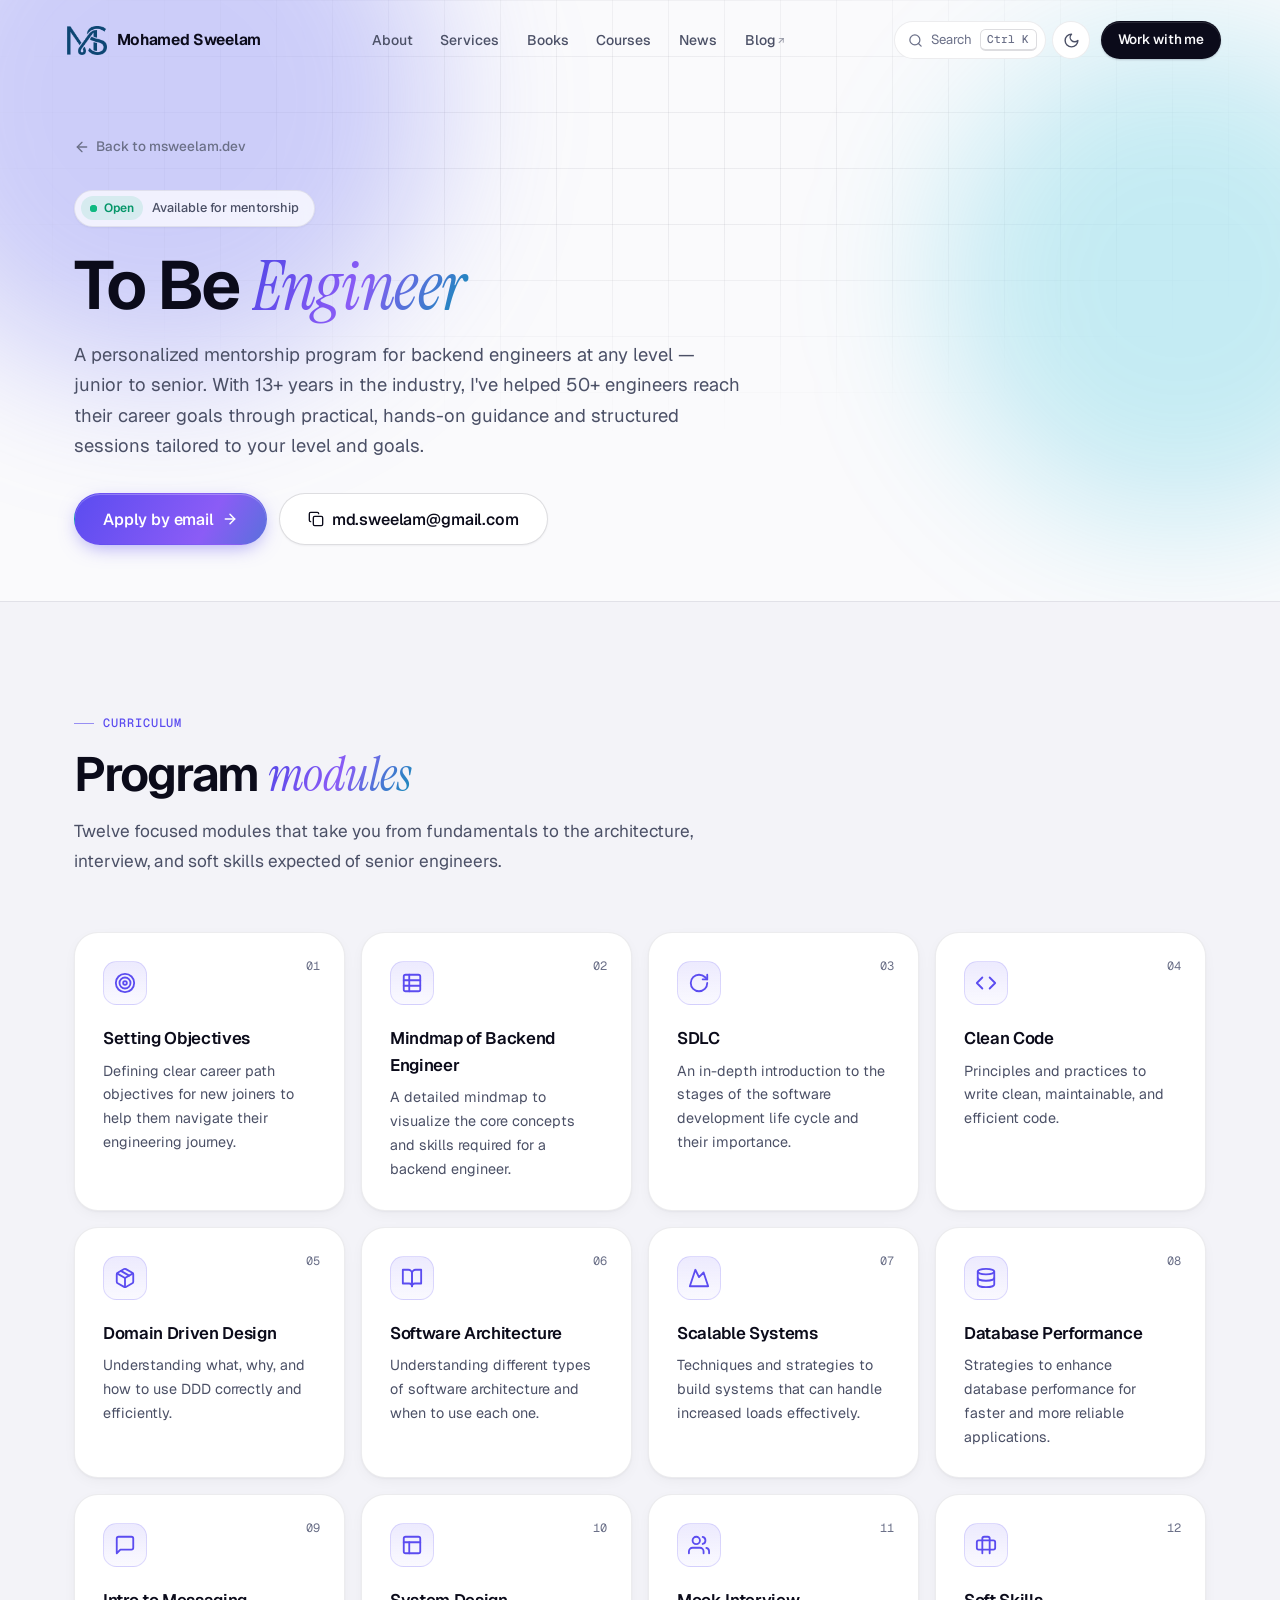
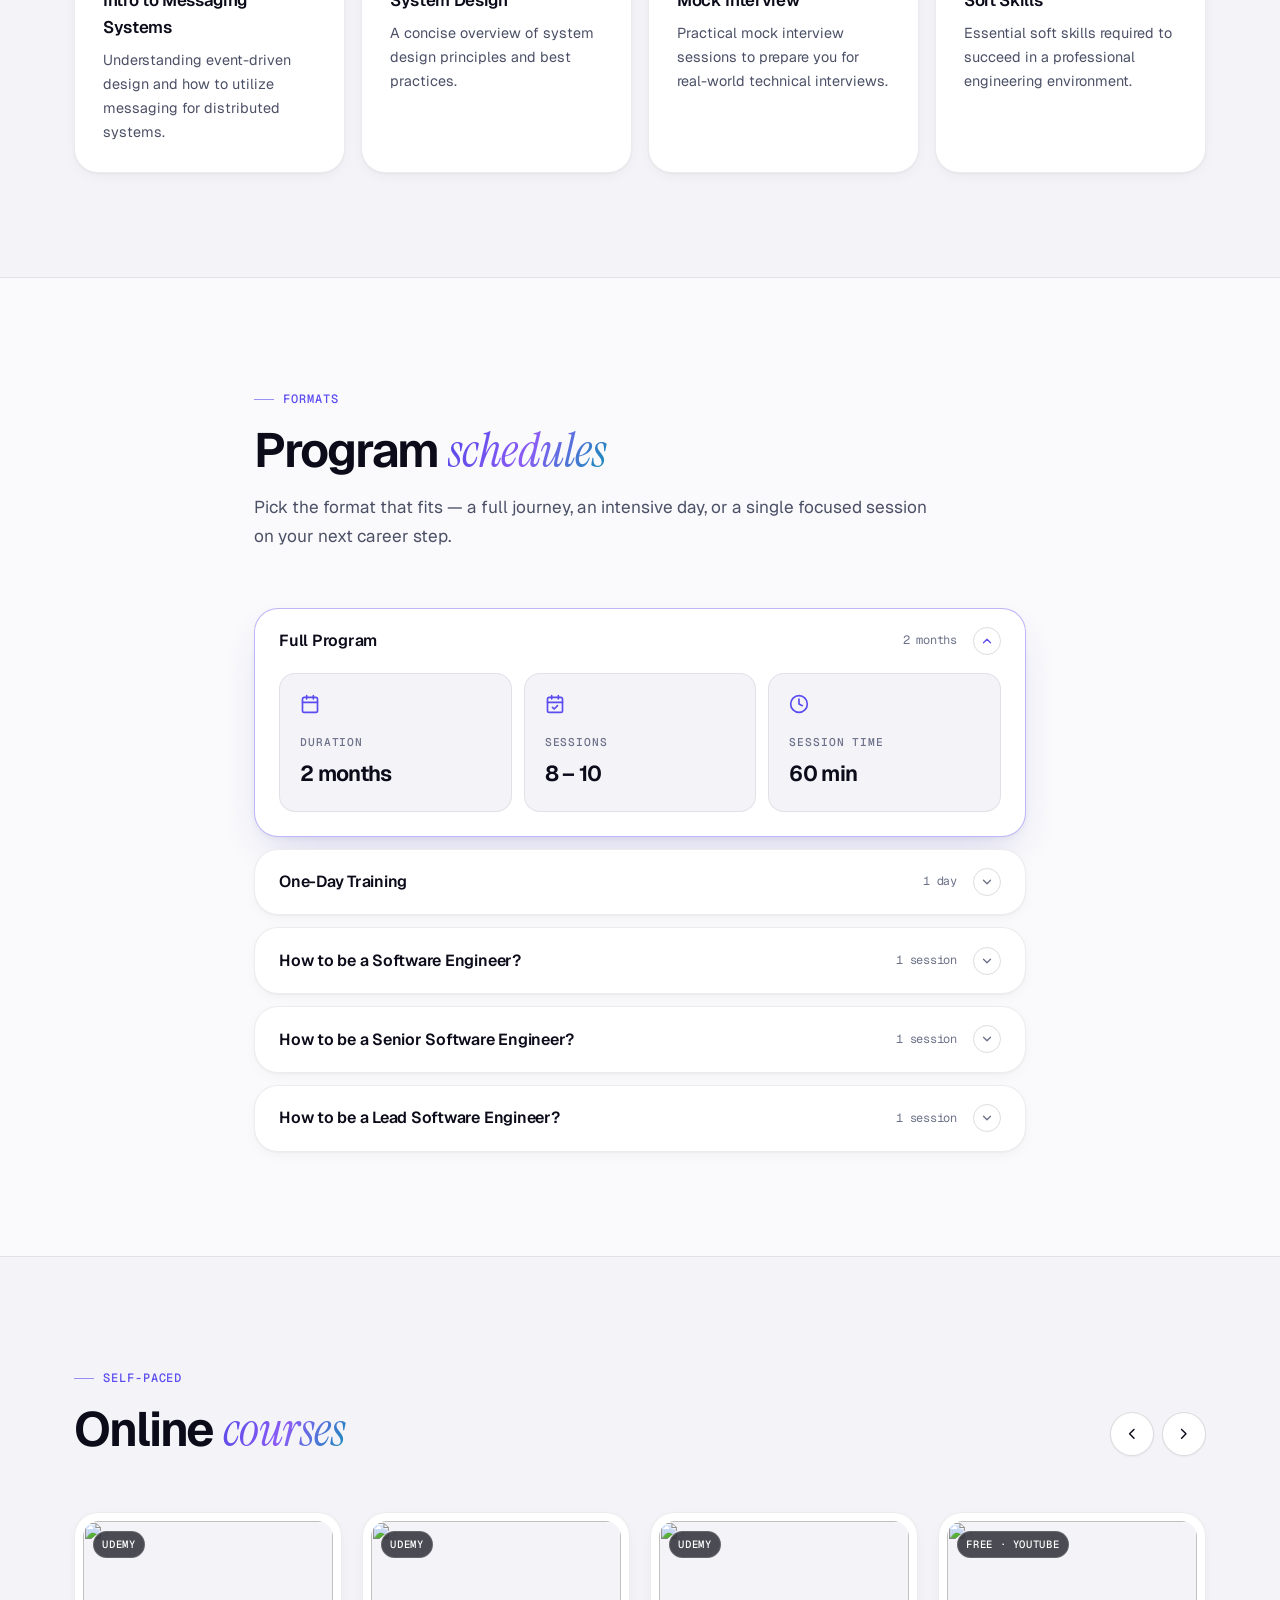
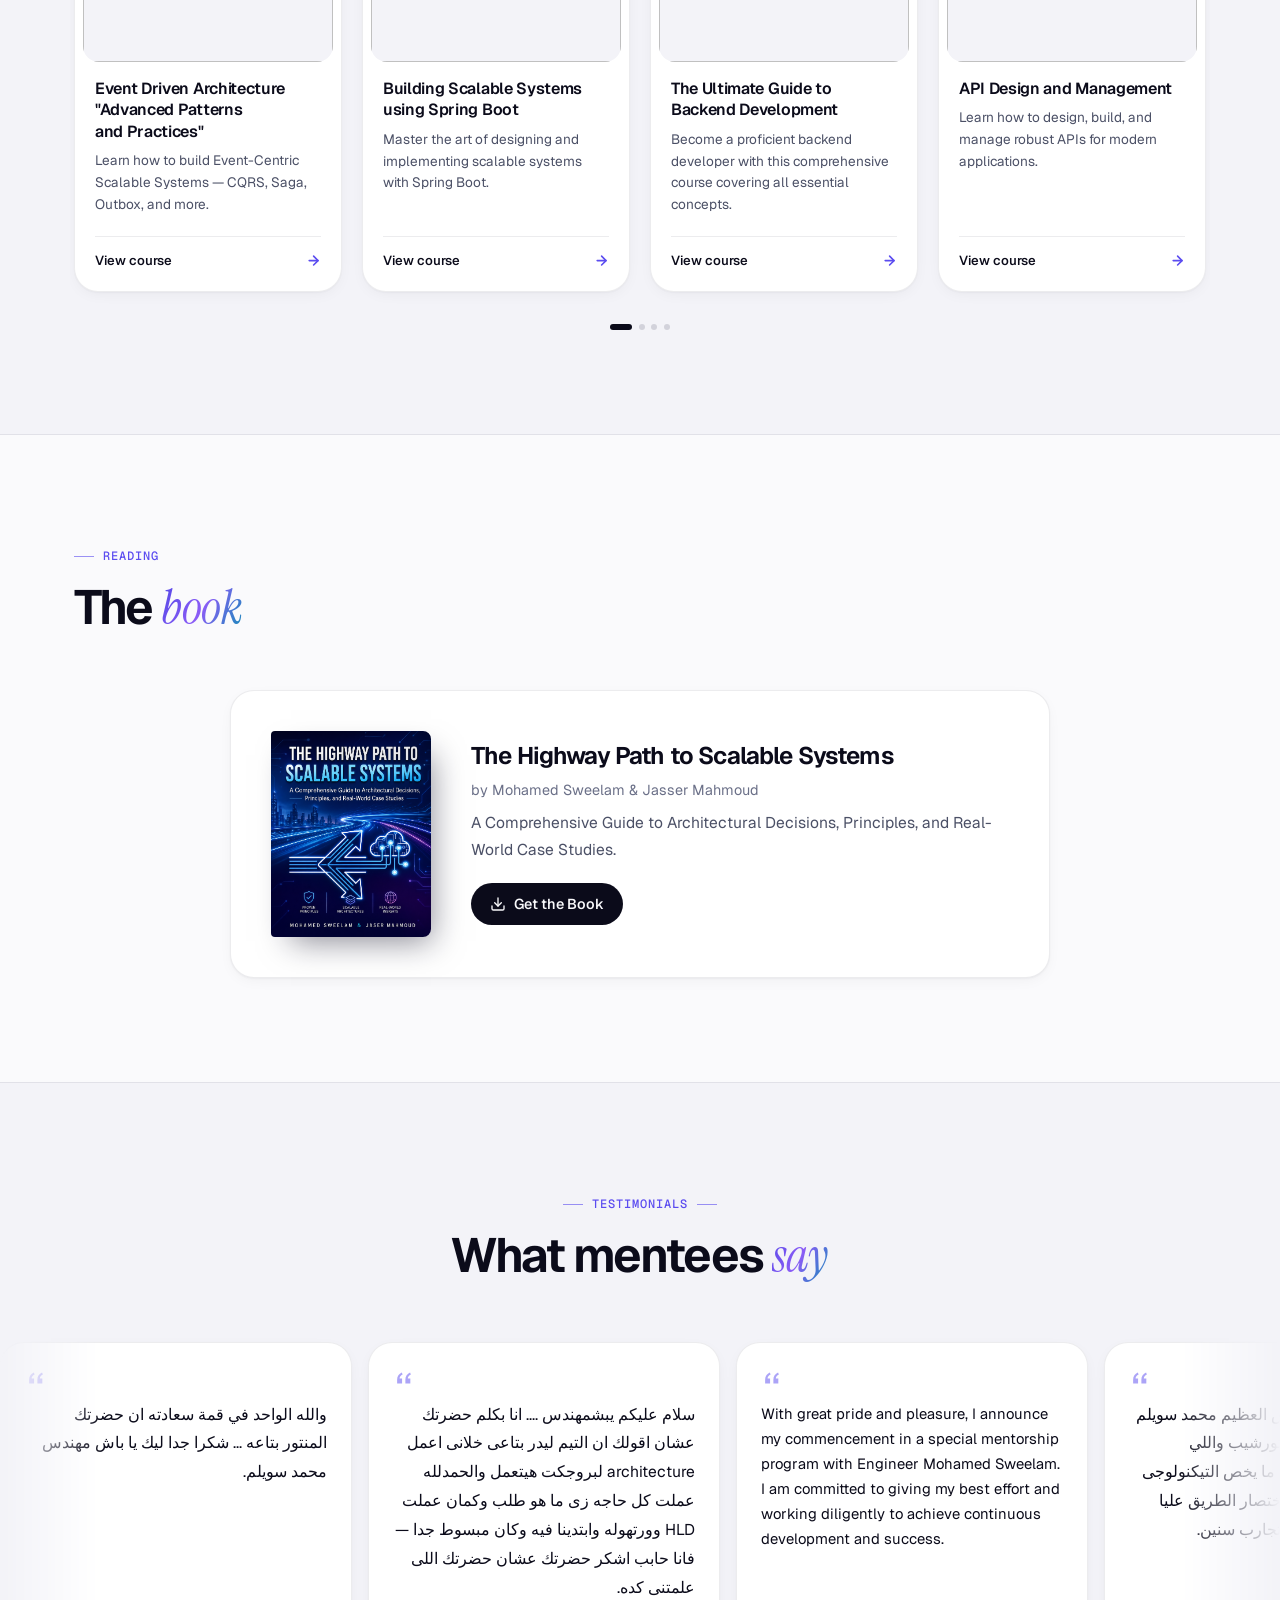
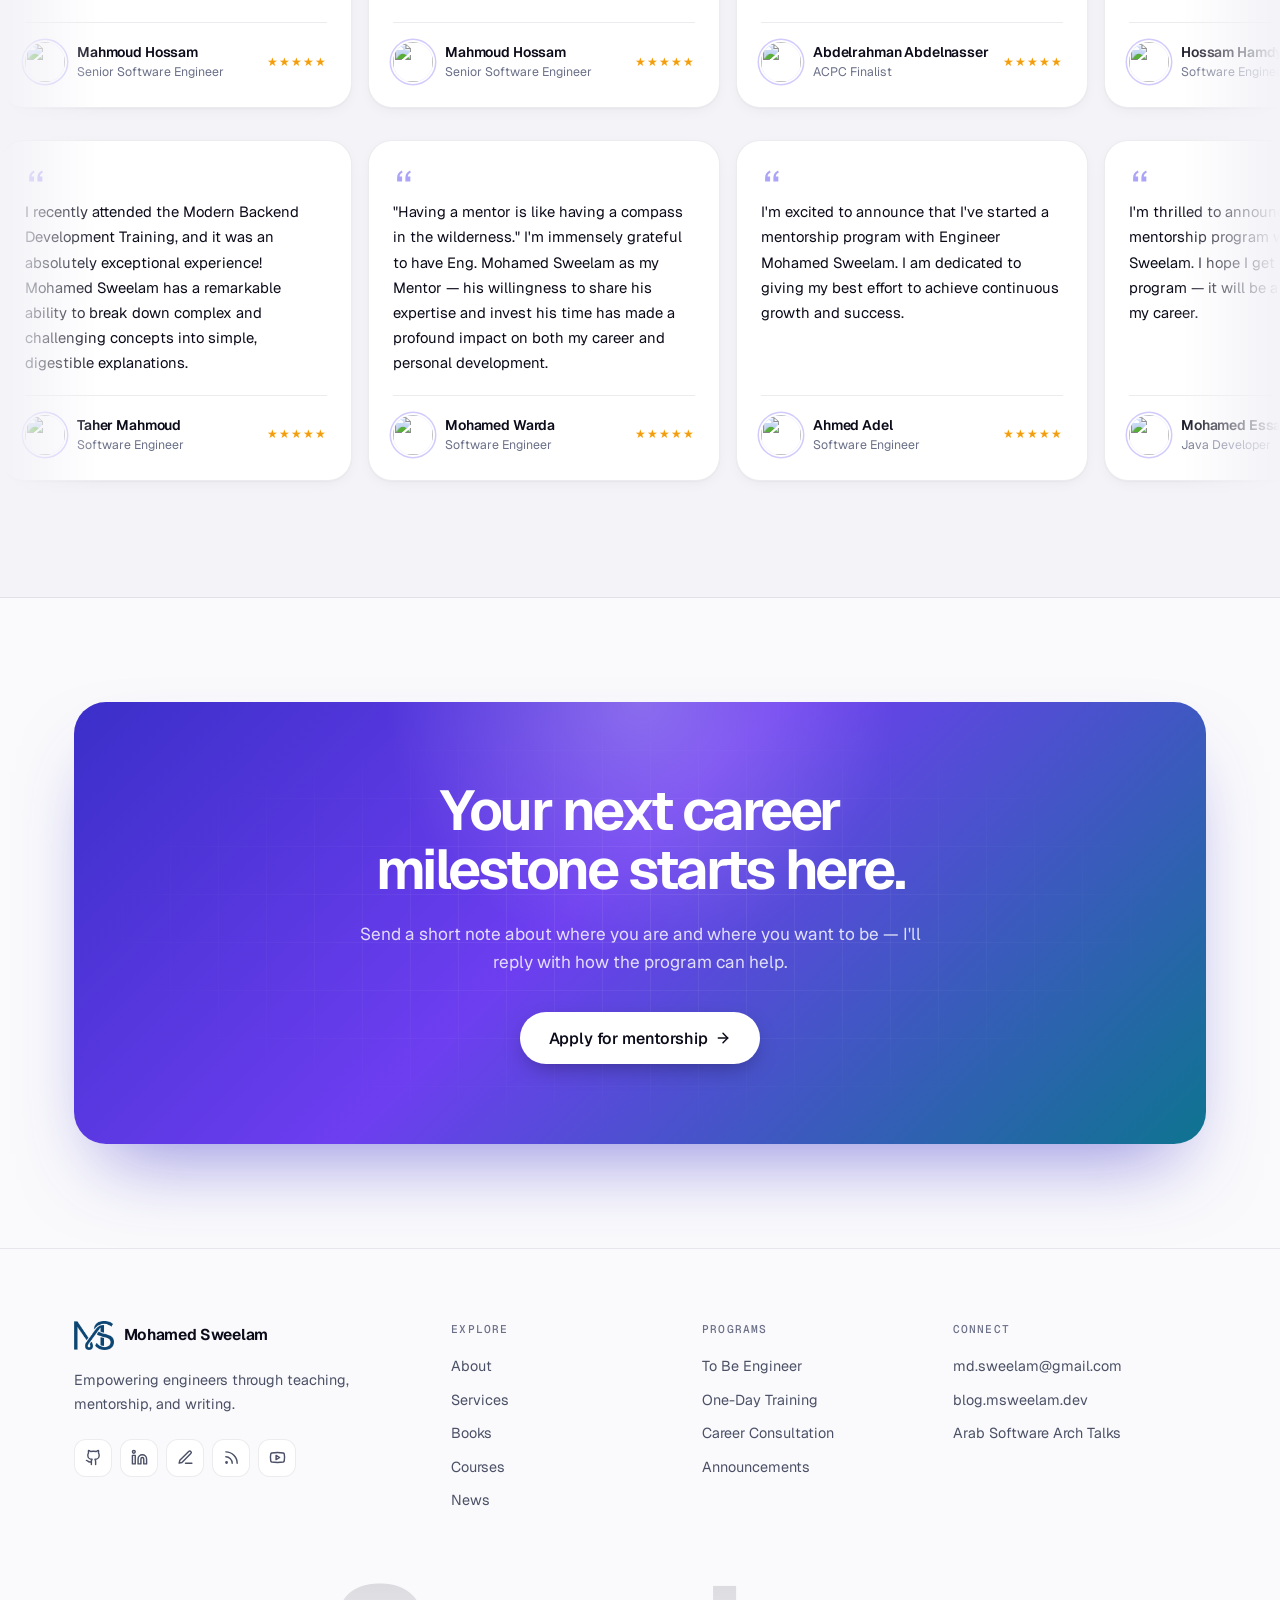
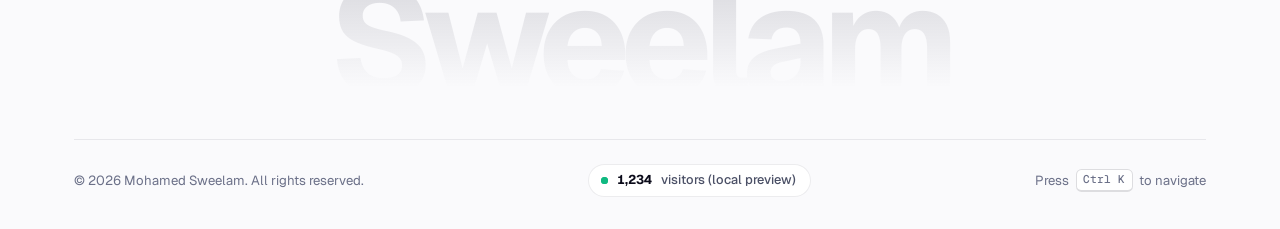
==== commit 4c04e49c: "redesign site and update role to engineering lead at orki New design system (Geist + Instrument Seri" ====
--- a/mentorship/index.html
+++ b/mentorship/index.html
@@ -6,372 +6,431 @@
     <meta name="viewport" content="width=device-width, initial-scale=1.0">
     <title>Mentorship Program — Mohamed Sweelam</title>
     <meta name="description" content="The To Be Engineer mentorship program — personalized 1-on-1 guidance for backend engineers at any level.">
-    <link rel="icon" href="/favicon.svg" type="image/svg+xml">
-    <link rel="stylesheet" href="/css/styles.css">
+    <meta name="theme-color" content="#FAFAFC" media="(prefers-color-scheme: light)">
+    <meta name="theme-color" content="#07070D" media="(prefers-color-scheme: dark)">
+    <meta property="og:title" content="Mentorship Program — Mohamed Sweelam">
+    <meta property="og:description" content="The To Be Engineer mentorship program — personalized 1-on-1 guidance for backend engineers at any level.">
+    <meta property="og:image" content="https://msweelam.dev/img/me.png">
+    <meta property="og:url" content="https://msweelam.dev/mentorship/">
+    <link rel="icon" href="../favicon.svg" type="image/svg+xml">
     <link rel="preconnect" href="https://fonts.googleapis.com">
     <link rel="preconnect" href="https://fonts.gstatic.com" crossorigin>
-    <link href="https://fonts.googleapis.com/css2?family=Inter:wght@400;500;600;700;800&display=swap" rel="stylesheet">
+    <link href="https://fonts.googleapis.com/css2?family=Geist:wght@300..800&family=Geist+Mono:wght@400;500&family=Instrument+Serif:ital@1&display=swap" rel="stylesheet">
+    <link rel="stylesheet" href="../css/styles.css?v=8">
+    <script>
+        (function () {
+            var d = document.documentElement;
+            d.classList.add('js');
+            var t = localStorage.getItem('theme');
+            var p = window.matchMedia('(prefers-color-scheme: dark)').matches;
+            if (t === 'dark' || (!t && p)) d.setAttribute('data-theme', 'dark');
+            setTimeout(function () { if (!window.siteReady) d.classList.remove('js'); }, 2500);
+        })();
+    </script>
 </head>
 
 <body>
-
-<header class="site-header">
-    <nav class="nav container">
-        <a href="/" class="nav-logo" aria-label="Home">
-            <span class="logo-mark" aria-hidden="true">MS</span>
-            <span class="logo-text">Mohamed Sweelam</span>
-        </a>
-        <button class="nav-toggle" id="nav-toggle" aria-label="Toggle navigation" aria-expanded="false">
-            <span></span><span></span><span></span>
-        </button>
-        <div class="nav-links" id="nav-links" role="navigation">
-            <a href="/#about">About</a>
-            <a href="https://blog.msweelam.dev" target="_blank" rel="noopener noreferrer">Blog</a>
-            <a href="/#services" aria-current="page" style="color:var(--primary-light)">Services</a>
-            <a href="/#books">Books</a>
-            <a href="/#courses">Courses</a>
-            <a href="/#news">News</a>
-        </div>
-    </nav>
-</header>
-
-<main>
-
-<!-- ─── PAGE HEADER ────────────────────────────────────── -->
-<div class="page-header">
-    <div class="container">
-        <a href="/" class="back-link">
-            <svg width="16" height="16" viewBox="0 0 24 24" fill="none" stroke="currentColor" stroke-width="2" stroke-linecap="round" stroke-linejoin="round" aria-hidden="true"><path d="M19 12H5"/><path d="m12 19-7-7 7-7"/></svg>
-            Back to msweelam.dev
-        </a>
-        <h1>To Be Engineer</h1>
-        <p>A personalized mentorship program for backend engineers at any level — junior to senior.</p>
-    </div>
-</div>
-
-<!-- ─── ABOUT THE PROGRAM ──────────────────────────────── -->
-<section class="section" style="padding-top:1.5rem">
-    <div class="container" style="max-width:800px">
-        <div style="display:flex;align-items:center;gap:0.5rem;margin-bottom:1.25rem">
-            <span style="display:inline-flex;align-items:center;gap:0.4rem;font-size:0.75rem;font-weight:600;letter-spacing:0.07em;text-transform:uppercase;color:#4ade80;background:rgba(74,222,128,0.1);border:1px solid rgba(74,222,128,0.25);border-radius:999px;padding:0.3rem 0.85rem">
-                <span style="width:6px;height:6px;border-radius:50%;background:#4ade80;box-shadow:0 0 6px #4ade80;display:inline-block;animation:pulse-dot 2s ease-in-out infinite"></span>
-                Available for Mentorship
-            </span>
-        </div>
-        <p style="color:var(--text-secondary);font-size:1rem;line-height:1.8;margin-bottom:1rem">
-            With over a decade of experience in the software industry, I've helped 50+ engineers achieve their career goals. My approach combines practical, hands-on guidance with structured sessions tailored to your current level and goals.
-        </p>
-        <p style="color:var(--text-secondary);font-size:1rem;line-height:1.8;margin-bottom:1.5rem">
-            To register or ask questions, reach out directly by email:
-        </p>
-        <a href="mailto:md.sweelam@gmail.com" style="display:inline-flex;align-items:center;gap:0.6rem;text-decoration:none;font-weight:600;font-size:0.95rem;color:var(--text);background:var(--bg-card);border:1px solid var(--border);border-radius:0.625rem;padding:0.65rem 1.1rem;transition:all 0.2s ease">
-            <svg width="18" height="18" viewBox="0 0 24 24" fill="none" stroke="var(--primary-light)" stroke-width="2" stroke-linecap="round" stroke-linejoin="round" aria-hidden="true"><rect width="20" height="16" x="2" y="4" rx="2"/><path d="m22 7-8.97 5.7a1.94 1.94 0 0 1-2.06 0L2 7"/></svg>
-            md.sweelam@gmail.com
-        </a>
-    </div>
-</section>
-
-<!-- ─── COURSES ────────────────────────────────────────── -->
-<section id="courses" class="section section-alt" style="padding-top:2rem">
-    <div class="container">
-        <h2 class="section-heading">Online Courses</h2>
-        <div class="carousel-outer">
-            <button class="carousel-arrow" id="courses-prev" aria-label="Previous">
-                <svg xmlns="http://www.w3.org/2000/svg" viewBox="0 0 24 24" fill="none" stroke="currentColor" stroke-width="2" stroke-linecap="round" stroke-linejoin="round"><polyline points="15 18 9 12 15 6"/></svg>
-            </button>
-            <div class="carousel-wrapper">
-                <div class="carousel-track" id="courses-container"></div>
-            </div>
-            <button class="carousel-arrow" id="courses-next" aria-label="Next">
-                <svg xmlns="http://www.w3.org/2000/svg" viewBox="0 0 24 24" fill="none" stroke="currentColor" stroke-width="2" stroke-linecap="round" stroke-linejoin="round"><polyline points="9 18 15 12 9 6"/></svg>
-            </button>
-        </div>
-        <div class="carousel-dots" id="courses-dots"></div>
-    </div>
-</section>
-
-<!-- ─── BOOK ──────────────────────────────────────────── -->
-<section id="books" class="section" style="padding-top:2rem">
-    <div class="container">
-        <h2 class="section-heading">Book</h2>
-        <div class="books-grid" id="books-container"></div>
-    </div>
-</section>
-
-<!-- ─── PROGRAM MODULES ────────────────────────────────── -->
-<section class="section section-alt" style="padding-top:2rem">
-    <div class="container">
-        <h2 class="section-heading">Program Modules</h2>
-        <div class="modules-grid">
-
-            <div class="module-card">
-                <div class="module-icon">
-                    <svg width="28" height="28" viewBox="0 0 24 24" fill="none" stroke="currentColor" stroke-width="2" stroke-linecap="round" stroke-linejoin="round" aria-hidden="true"><circle cx="12" cy="12" r="10"/><circle cx="12" cy="12" r="6"/><circle cx="12" cy="12" r="2"/></svg>
-                </div>
-                <h3>Setting Objectives</h3>
-                <p>Defining clear career path objectives for new joiners to help them navigate their engineering journey.</p>
-            </div>
-
-            <div class="module-card">
-                <div class="module-icon">
-                    <svg width="28" height="28" viewBox="0 0 24 24" fill="none" stroke="currentColor" stroke-width="2" stroke-linecap="round" stroke-linejoin="round" aria-hidden="true"><rect width="18" height="18" x="3" y="3" rx="2"/><path d="M3 9h18"/><path d="M3 15h18"/><path d="M9 3v18"/></svg>
-                </div>
-                <h3>Mindmap of Backend Engineer</h3>
-                <p>A detailed mindmap to visualize the core concepts and skills required for a backend engineer.</p>
-            </div>
-
-            <div class="module-card">
-                <div class="module-icon">
-                    <svg width="28" height="28" viewBox="0 0 24 24" fill="none" stroke="currentColor" stroke-width="2" stroke-linecap="round" stroke-linejoin="round" aria-hidden="true"><path d="M21 12a9 9 0 1 1-9-9c2.52 0 4.93 1 6.74 2.74L21 8"/><path d="M21 3v5h-5"/></svg>
-                </div>
-                <h3>SDLC</h3>
-                <p>An in-depth introduction to the stages of the software development life cycle and their importance.</p>
-            </div>
-
-            <div class="module-card">
-                <div class="module-icon">
-                    <svg width="28" height="28" viewBox="0 0 24 24" fill="none" stroke="currentColor" stroke-width="2" stroke-linecap="round" stroke-linejoin="round" aria-hidden="true"><polyline points="16 18 22 12 16 6"/><polyline points="8 6 2 12 8 18"/></svg>
-                </div>
-                <h3>Clean Code</h3>
-                <p>Principles and practices to write clean, maintainable, and efficient code.</p>
-            </div>
-
-            <div class="module-card">
-                <div class="module-icon">
-                    <svg width="28" height="28" viewBox="0 0 24 24" fill="none" stroke="currentColor" stroke-width="2" stroke-linecap="round" stroke-linejoin="round" aria-hidden="true"><path d="m7.5 4.27 9 5.15"/><path d="M21 8a2 2 0 0 0-1-1.73l-7-4a2 2 0 0 0-2 0l-7 4A2 2 0 0 0 3 8v8a2 2 0 0 0 1 1.73l7 4a2 2 0 0 0 2 0l7-4A2 2 0 0 0 21 16Z"/><path d="m3.3 7 8.7 5 8.7-5"/><path d="M12 22V12"/></svg>
-                </div>
-                <h3>Domain Driven Design</h3>
-                <p>Understanding what, why, and how to use DDD correctly and efficiently.</p>
-            </div>
-
-            <div class="module-card">
-                <div class="module-icon">
-                    <svg width="28" height="28" viewBox="0 0 24 24" fill="none" stroke="currentColor" stroke-width="2" stroke-linecap="round" stroke-linejoin="round" aria-hidden="true"><path d="M2 3h6a4 4 0 0 1 4 4v14a3 3 0 0 0-3-3H2z"/><path d="M22 3h-6a4 4 0 0 0-4 4v14a3 3 0 0 1 3-3h7z"/></svg>
-                </div>
-                <h3>Software Architecture</h3>
-                <p>Understanding different types of software architecture and when to use each one.</p>
-            </div>
-
-            <div class="module-card">
-                <div class="module-icon">
-                    <svg width="28" height="28" viewBox="0 0 24 24" fill="none" stroke="currentColor" stroke-width="2" stroke-linecap="round" stroke-linejoin="round" aria-hidden="true"><path d="m8 3 4 8 5-5 5 15H2L8 3z"/></svg>
-                </div>
-                <h3>Scalable Systems</h3>
-                <p>Techniques and strategies to build systems that can handle increased loads effectively.</p>
-            </div>
-
-            <div class="module-card">
-                <div class="module-icon">
-                    <svg width="28" height="28" viewBox="0 0 24 24" fill="none" stroke="currentColor" stroke-width="2" stroke-linecap="round" stroke-linejoin="round" aria-hidden="true"><ellipse cx="12" cy="5" rx="9" ry="3"/><path d="M3 5V19A9 3 0 0 0 21 19V5"/><path d="M3 12A9 3 0 0 0 21 12"/></svg>
-                </div>
-                <h3>Database Performance</h3>
-                <p>Strategies to enhance database performance for faster and more reliable applications.</p>
-            </div>
-
-            <div class="module-card">
-                <div class="module-icon">
-                    <svg width="28" height="28" viewBox="0 0 24 24" fill="none" stroke="currentColor" stroke-width="2" stroke-linecap="round" stroke-linejoin="round" aria-hidden="true"><path d="M21 15a2 2 0 0 1-2 2H7l-4 4V5a2 2 0 0 1 2-2h14a2 2 0 0 1 2 2z"/></svg>
-                </div>
-                <h3>Intro to Messaging Systems</h3>
-                <p>Understanding event-driven design and how to utilize messaging for distributed systems.</p>
-            </div>
-
-            <div class="module-card">
-                <div class="module-icon">
-                    <svg width="28" height="28" viewBox="0 0 24 24" fill="none" stroke="currentColor" stroke-width="2" stroke-linecap="round" stroke-linejoin="round" aria-hidden="true"><rect width="18" height="18" x="3" y="3" rx="2"/><path d="M3 9h18"/><path d="M9 21V9"/></svg>
-                </div>
-                <h3>System Design</h3>
-                <p>A concise overview of system design principles and best practices.</p>
-            </div>
-
-            <div class="module-card">
-                <div class="module-icon">
-                    <svg width="28" height="28" viewBox="0 0 24 24" fill="none" stroke="currentColor" stroke-width="2" stroke-linecap="round" stroke-linejoin="round" aria-hidden="true"><path d="M17 21v-2a4 4 0 0 0-4-4H5a4 4 0 0 0-4 4v2"/><circle cx="9" cy="7" r="4"/><path d="M23 21v-2a4 4 0 0 0-3-3.87"/><path d="M16 3.13a4 4 0 0 1 0 7.75"/></svg>
-                </div>
-                <h3>Mock Interview</h3>
-                <p>Practical mock interview sessions to prepare you for real-world technical interviews.</p>
-            </div>
-
-            <div class="module-card">
-                <div class="module-icon">
-                    <svg width="28" height="28" viewBox="0 0 24 24" fill="none" stroke="currentColor" stroke-width="2" stroke-linecap="round" stroke-linejoin="round" aria-hidden="true"><path d="M20 7H4a2 2 0 0 0-2 2v6a2 2 0 0 0 2 2h16a2 2 0 0 0 2-2V9a2 2 0 0 0-2-2z"/><path d="M16 21V5a2 2 0 0 0-2-2h-4a2 2 0 0 0-2 2v16"/></svg>
-                </div>
-                <h3>Soft Skills</h3>
-                <p>Essential soft skills required to succeed in a professional engineering environment.</p>
-            </div>
-
-        </div>
-    </div>
-</section>
-
-<!-- ─── PROGRAM SCHEDULES ───────────────────────────────── -->
-<section class="section" style="padding-top:2rem">
-    <div class="container" style="max-width:800px">
-        <h2 class="section-heading">Program Schedules</h2>
-        <div style="margin-top:2rem">
-            <div class="dropdown">
-                <button class="dropdown-toggle">Full Program</button>
-                <div class="dropdown-content">
-                    <div class="schedule-cards">
-                        <div class="schedule-card">
-                            <div class="schedule-icon"><svg width="28" height="28" viewBox="0 0 24 24" fill="none" stroke="currentColor" stroke-width="2" stroke-linecap="round" stroke-linejoin="round"><rect width="18" height="18" x="3" y="4" rx="2" ry="2"/><line x1="16" x2="16" y1="2" y2="6"/><line x1="8" x2="8" y1="2" y2="6"/><line x1="3" x2="21" y1="10" y2="10"/></svg></div>
-                            <h3>Duration</h3><p>2 months</p>
-                        </div>
-                        <div class="schedule-card">
-                            <div class="schedule-icon"><svg width="28" height="28" viewBox="0 0 24 24" fill="none" stroke="currentColor" stroke-width="2" stroke-linecap="round" stroke-linejoin="round"><path d="M8 2v4"/><path d="M16 2v4"/><rect width="18" height="18" x="3" y="4" rx="2"/><path d="M3 10h18"/><path d="m9 16 2 2 4-4"/></svg></div>
-                            <h3>Sessions</h3><p>8 – 10</p>
-                        </div>
-                        <div class="schedule-card">
-                            <div class="schedule-icon"><svg width="28" height="28" viewBox="0 0 24 24" fill="none" stroke="currentColor" stroke-width="2" stroke-linecap="round" stroke-linejoin="round"><circle cx="12" cy="12" r="10"/><polyline points="12 6 12 12 16 14"/></svg></div>
-                            <h3>Session Time</h3><p>60 min</p>
-                        </div>
-                    </div>
-                </div>
-            </div>
-
-            <div class="dropdown">
-                <button class="dropdown-toggle">One-Day Training</button>
-                <div class="dropdown-content">
-                    <div class="schedule-cards">
-                        <div class="schedule-card">
-                            <div class="schedule-icon"><svg width="28" height="28" viewBox="0 0 24 24" fill="none" stroke="currentColor" stroke-width="2" stroke-linecap="round" stroke-linejoin="round"><rect width="18" height="18" x="3" y="4" rx="2" ry="2"/><line x1="16" x2="16" y1="2" y2="6"/><line x1="8" x2="8" y1="2" y2="6"/><line x1="3" x2="21" y1="10" y2="10"/></svg></div>
-                            <h3>Duration</h3><p>1 Day</p>
-                        </div>
-                        <div class="schedule-card">
-                            <div class="schedule-icon"><svg width="28" height="28" viewBox="0 0 24 24" fill="none" stroke="currentColor" stroke-width="2" stroke-linecap="round" stroke-linejoin="round"><path d="M8 2v4"/><path d="M16 2v4"/><rect width="18" height="18" x="3" y="4" rx="2"/><path d="M3 10h18"/><path d="m9 16 2 2 4-4"/></svg></div>
-                            <h3>Sessions</h3><p>3</p>
-                        </div>
-                        <div class="schedule-card">
-                            <div class="schedule-icon"><svg width="28" height="28" viewBox="0 0 24 24" fill="none" stroke="currentColor" stroke-width="2" stroke-linecap="round" stroke-linejoin="round"><circle cx="12" cy="12" r="10"/><polyline points="12 6 12 12 16 14"/></svg></div>
-                            <h3>Session Time</h3><p>140 min</p>
-                        </div>
-                    </div>
-                </div>
-            </div>
-
-            <div class="dropdown">
-                <button class="dropdown-toggle">How to be a Software Engineer?</button>
-                <div class="dropdown-content">
-                    <div class="schedule-cards">
-                        <div class="schedule-card">
-                            <div class="schedule-icon"><svg width="28" height="28" viewBox="0 0 24 24" fill="none" stroke="currentColor" stroke-width="2" stroke-linecap="round" stroke-linejoin="round"><path d="M8 2v4"/><path d="M16 2v4"/><rect width="18" height="18" x="3" y="4" rx="2"/><path d="M3 10h18"/><path d="m9 16 2 2 4-4"/></svg></div>
-                            <h3>Sessions</h3><p>1</p>
-                        </div>
-                        <div class="schedule-card">
-                            <div class="schedule-icon"><svg width="28" height="28" viewBox="0 0 24 24" fill="none" stroke="currentColor" stroke-width="2" stroke-linecap="round" stroke-linejoin="round"><circle cx="12" cy="12" r="10"/><polyline points="12 6 12 12 16 14"/></svg></div>
-                            <h3>Session Time</h3><p>60 min</p>
-                        </div>
-                    </div>
-                </div>
-            </div>
-
-            <div class="dropdown">
-                <button class="dropdown-toggle">How to be a Senior Software Engineer?</button>
-                <div class="dropdown-content">
-                    <div class="schedule-cards">
-                        <div class="schedule-card">
-                            <div class="schedule-icon"><svg width="28" height="28" viewBox="0 0 24 24" fill="none" stroke="currentColor" stroke-width="2" stroke-linecap="round" stroke-linejoin="round"><path d="M8 2v4"/><path d="M16 2v4"/><rect width="18" height="18" x="3" y="4" rx="2"/><path d="M3 10h18"/><path d="m9 16 2 2 4-4"/></svg></div>
-                            <h3>Sessions</h3><p>1</p>
-                        </div>
-                        <div class="schedule-card">
-                            <div class="schedule-icon"><svg width="28" height="28" viewBox="0 0 24 24" fill="none" stroke="currentColor" stroke-width="2" stroke-linecap="round" stroke-linejoin="round"><circle cx="12" cy="12" r="10"/><polyline points="12 6 12 12 16 14"/></svg></div>
-                            <h3>Session Time</h3><p>90 min</p>
-                        </div>
-                    </div>
-                </div>
-            </div>
-
-            <div class="dropdown">
-                <button class="dropdown-toggle">How to be a Lead Software Engineer?</button>
-                <div class="dropdown-content">
-                    <div class="schedule-cards">
-                        <div class="schedule-card">
-                            <div class="schedule-icon"><svg width="28" height="28" viewBox="0 0 24 24" fill="none" stroke="currentColor" stroke-width="2" stroke-linecap="round" stroke-linejoin="round"><path d="M8 2v4"/><path d="M16 2v4"/><rect width="18" height="18" x="3" y="4" rx="2"/><path d="M3 10h18"/><path d="m9 16 2 2 4-4"/></svg></div>
-                            <h3>Sessions</h3><p>1</p>
-                        </div>
-                        <div class="schedule-card">
-                            <div class="schedule-icon"><svg width="28" height="28" viewBox="0 0 24 24" fill="none" stroke="currentColor" stroke-width="2" stroke-linecap="round" stroke-linejoin="round"><circle cx="12" cy="12" r="10"/><polyline points="12 6 12 12 16 14"/></svg></div>
-                            <h3>Session Time</h3><p>90 min</p>
-                        </div>
-                    </div>
-                </div>
-            </div>
-        </div>
-    </div>
-</section>
-
-<!-- ─── TESTIMONIALS ────────────────────────────────────── -->
-<section class="section section-alt" style="padding-top:2rem">
-    <div class="container">
-        <h2 class="section-heading">What Mentees Say</h2>
-        <div class="carousel-outer">
-            <button class="carousel-arrow" id="carousel-prev" aria-label="Previous">
-                <svg xmlns="http://www.w3.org/2000/svg" viewBox="0 0 24 24" fill="none" stroke="currentColor" stroke-width="2" stroke-linecap="round" stroke-linejoin="round"><polyline points="15 18 9 12 15 6"/></svg>
-            </button>
-            <div class="carousel-wrapper">
-                <div class="carousel-track" id="testimonials-container"></div>
-            </div>
-            <button class="carousel-arrow" id="carousel-next" aria-label="Next">
-                <svg xmlns="http://www.w3.org/2000/svg" viewBox="0 0 24 24" fill="none" stroke="currentColor" stroke-width="2" stroke-linecap="round" stroke-linejoin="round"><polyline points="9 18 15 12 9 6"/></svg>
-            </button>
-        </div>
-        <div class="carousel-dots" id="carousel-dots"></div>
-    </div>
-</section>
-
-</main>
-
-<footer class="site-footer">
-    <div class="container footer-grid">
-        <div class="footer-col">
-            <a href="/" class="nav-logo" style="text-decoration:none">
-                <span class="logo-mark" aria-hidden="true">MS</span>
+    <a class="skip-link" href="#main">Skip to content</a>
+    <div class="scroll-progress" aria-hidden="true"></div>
+
+    <!-- ─── HEADER ─────────────────────────────────────────── -->
+    <header class="site-header">
+        <nav class="nav container" aria-label="Primary">
+            <a href="/" class="nav-logo" aria-label="Mohamed Sweelam — home">
+                <span class="logo-img-wrap">
+                    <img src="../img/logo-mark.png" alt="" class="site-logo" data-light="../img/logo-mark.png"
+                        data-dark="../img/logo-mark-dark.png">
+                </span>
                 <span class="logo-text">Mohamed Sweelam</span>
             </a>
-            <p class="footer-tagline">Senior Backend Engineer. Building scalable systems and empowering engineers.</p>
+
+            <div class="nav-links" id="nav-links">
+                <a href="/#about">About</a>
+                <a href="/#services">Services</a>
+                <a href="/#books">Books</a>
+                <a href="/#courses">Courses</a>
+                <a href="/#news">News</a>
+                <a href="https://blog.msweelam.dev" target="_blank" rel="noopener noreferrer" class="ext">Blog</a>
+            </div>
+
+            <div class="nav-actions">
+                <button class="cmdk-trigger" type="button" data-cmdk-open aria-label="Open command menu">
+                    <svg width="15" height="15" viewBox="0 0 24 24" fill="none" stroke="currentColor" stroke-width="2"
+                        stroke-linecap="round" stroke-linejoin="round" aria-hidden="true">
+                        <circle cx="11" cy="11" r="8" />
+                        <path d="m21 21-4.3-4.3" />
+                    </svg>
+                    <span>Search</span>
+                    <kbd class="kbd-mod">⌘K</kbd>
+                </button>
+                <button class="theme-toggle" id="theme-toggle" type="button" aria-label="Toggle dark mode">
+                    <svg class="icon-sun" width="17" height="17" viewBox="0 0 24 24" fill="none" stroke="currentColor"
+                        stroke-width="2" stroke-linecap="round" stroke-linejoin="round" aria-hidden="true">
+                        <circle cx="12" cy="12" r="4" />
+                        <path d="M12 2v2M12 20v2m-7.07-2.93 1.41-1.41M17.66 6.34l1.41-1.41M2 12h2m16 0h2M4.93 4.93l1.41 1.41m11.32 11.32 1.41 1.41" />
+                    </svg>
+                    <svg class="icon-moon" width="17" height="17" viewBox="0 0 24 24" fill="none" stroke="currentColor"
+                        stroke-width="2" stroke-linecap="round" stroke-linejoin="round" aria-hidden="true">
+                        <path d="M12 3a6 6 0 0 0 9 9 9 9 0 1 1-9-9Z" />
+                    </svg>
+                </button>
+                <a href="/#services" class="btn btn-primary btn-sm nav-cta">Work with me</a>
+                <button class="nav-toggle" id="nav-toggle" type="button" aria-label="Toggle navigation"
+                    aria-expanded="false" aria-controls="nav-links">
+                    <span></span><span></span><span></span>
+                </button>
+            </div>
+        </nav>
+    </header>
+
+    <main id="main">
+
+        <!-- ─── PAGE HEADER ────────────────────────────────────── -->
+        <header class="page-header">
+            <div class="hero-bg" aria-hidden="true">
+                <div class="hero-bg__grid"></div>
+                <div class="blob blob--1"></div>
+                <div class="blob blob--2"></div>
+            </div>
+            <div class="container">
+                <a href="/" class="back-link">
+                    <svg width="16" height="16" viewBox="0 0 24 24" fill="none" stroke="currentColor" stroke-width="2" stroke-linecap="round" stroke-linejoin="round" aria-hidden="true"><path d="M19 12H5"/><path d="m12 19-7-7 7-7"/></svg>
+                    Back to msweelam.dev
+                </a>
+                <span class="status-pill" data-reveal>
+                    <span class="status-pill__tag"><span class="live-dot" aria-hidden="true"></span>Open</span>
+                    Available for mentorship
+                </span>
+                <h1 data-reveal style="--delay:60ms; margin-top:1.5rem">To Be <span class="serif gradient-text">Engineer</span></h1>
+                <p class="lead" data-reveal style="--delay:120ms">A personalized mentorship program for backend engineers at
+                    any level — junior to senior. With 13+ years in the industry, I've helped 50+ engineers reach
+                    their career goals through practical, hands-on guidance and structured sessions tailored to your
+                    level and goals.</p>
+                <div class="page-header__actions" data-reveal style="--delay:180ms">
+                    <a href="mailto:md.sweelam@gmail.com?subject=To%20Be%20Engineer%20Mentorship" class="btn btn-brand btn-lg">Apply by email <svg class="arrow" width="16" height="16" viewBox="0 0 24 24" fill="none" stroke="currentColor" stroke-width="2.25" stroke-linecap="round" stroke-linejoin="round" aria-hidden="true"><path d="M5 12h14"/><path d="m12 5 7 7-7 7"/></svg></a>
+                    <button type="button" class="btn btn-outline btn-lg copy-email" data-copy-email>
+                        <svg width="16" height="16" viewBox="0 0 24 24" fill="none" stroke="currentColor" stroke-width="2" stroke-linecap="round" stroke-linejoin="round" aria-hidden="true"><rect width="14" height="14" x="8" y="8" rx="2"/><path d="M4 16c-1.1 0-2-.9-2-2V4c0-1.1.9-2 2-2h10c1.1 0 2 .9 2 2"/></svg>
+                        <span class="copy-email__idle">md.sweelam@gmail.com</span>
+                        <span class="copy-email__done">Copied!</span>
+                    </button>
+                </div>
+            </div>
+        </header>
+
+        <!-- ─── PROGRAM MODULES ────────────────────────────────── -->
+        <section id="modules" class="section section-alt">
+            <div class="container">
+                <div class="section-head" data-reveal>
+                    <p class="eyebrow">Curriculum</p>
+                    <h2 class="section-title">Program <span class="serif gradient-text">modules</span></h2>
+                    <p class="section-intro">Twelve focused modules that take you from fundamentals to the architecture,
+                        interview, and soft skills expected of senior engineers.</p>
+                </div>
+                <div class="modules-grid" data-stagger>
+                    <article class="module-card spotlight lift" data-reveal>
+                        <span class="module-num" aria-hidden="true"></span>
+                        <div class="module-icon"><svg width="22" height="22" viewBox="0 0 24 24" fill="none" stroke="currentColor" stroke-width="2" stroke-linecap="round" stroke-linejoin="round" aria-hidden="true"><circle cx="12" cy="12" r="10"/><circle cx="12" cy="12" r="6"/><circle cx="12" cy="12" r="2"/></svg></div>
+                        <h3>Setting Objectives</h3>
+                        <p>Defining clear career path objectives for new joiners to help them navigate their engineering journey.</p>
+                    </article>
+                    <article class="module-card spotlight lift" data-reveal>
+                        <span class="module-num" aria-hidden="true"></span>
+                        <div class="module-icon"><svg width="22" height="22" viewBox="0 0 24 24" fill="none" stroke="currentColor" stroke-width="2" stroke-linecap="round" stroke-linejoin="round" aria-hidden="true"><rect width="18" height="18" x="3" y="3" rx="2"/><path d="M3 9h18"/><path d="M3 15h18"/><path d="M9 3v18"/></svg></div>
+                        <h3>Mindmap of Backend Engineer</h3>
+                        <p>A detailed mindmap to visualize the core concepts and skills required for a backend engineer.</p>
+                    </article>
+                    <article class="module-card spotlight lift" data-reveal>
+                        <span class="module-num" aria-hidden="true"></span>
+                        <div class="module-icon"><svg width="22" height="22" viewBox="0 0 24 24" fill="none" stroke="currentColor" stroke-width="2" stroke-linecap="round" stroke-linejoin="round" aria-hidden="true"><path d="M21 12a9 9 0 1 1-9-9c2.52 0 4.93 1 6.74 2.74L21 8"/><path d="M21 3v5h-5"/></svg></div>
+                        <h3>SDLC</h3>
+                        <p>An in-depth introduction to the stages of the software development life cycle and their importance.</p>
+                    </article>
+                    <article class="module-card spotlight lift" data-reveal>
+                        <span class="module-num" aria-hidden="true"></span>
+                        <div class="module-icon"><svg width="22" height="22" viewBox="0 0 24 24" fill="none" stroke="currentColor" stroke-width="2" stroke-linecap="round" stroke-linejoin="round" aria-hidden="true"><polyline points="16 18 22 12 16 6"/><polyline points="8 6 2 12 8 18"/></svg></div>
+                        <h3>Clean Code</h3>
+                        <p>Principles and practices to write clean, maintainable, and efficient code.</p>
+                    </article>
+                    <article class="module-card spotlight lift" data-reveal>
+                        <span class="module-num" aria-hidden="true"></span>
+                        <div class="module-icon"><svg width="22" height="22" viewBox="0 0 24 24" fill="none" stroke="currentColor" stroke-width="2" stroke-linecap="round" stroke-linejoin="round" aria-hidden="true"><path d="m7.5 4.27 9 5.15"/><path d="M21 8a2 2 0 0 0-1-1.73l-7-4a2 2 0 0 0-2 0l-7 4A2 2 0 0 0 3 8v8a2 2 0 0 0 1 1.73l7 4a2 2 0 0 0 2 0l7-4A2 2 0 0 0 21 16Z"/><path d="m3.3 7 8.7 5 8.7-5"/><path d="M12 22V12"/></svg></div>
+                        <h3>Domain Driven Design</h3>
+                        <p>Understanding what, why, and how to use DDD correctly and efficiently.</p>
+                    </article>
+                    <article class="module-card spotlight lift" data-reveal>
+                        <span class="module-num" aria-hidden="true"></span>
+                        <div class="module-icon"><svg width="22" height="22" viewBox="0 0 24 24" fill="none" stroke="currentColor" stroke-width="2" stroke-linecap="round" stroke-linejoin="round" aria-hidden="true"><path d="M2 3h6a4 4 0 0 1 4 4v14a3 3 0 0 0-3-3H2z"/><path d="M22 3h-6a4 4 0 0 0-4 4v14a3 3 0 0 1 3-3h7z"/></svg></div>
+                        <h3>Software Architecture</h3>
+                        <p>Understanding different types of software architecture and when to use each one.</p>
+                    </article>
+                    <article class="module-card spotlight lift" data-reveal>
+                        <span class="module-num" aria-hidden="true"></span>
+                        <div class="module-icon"><svg width="22" height="22" viewBox="0 0 24 24" fill="none" stroke="currentColor" stroke-width="2" stroke-linecap="round" stroke-linejoin="round" aria-hidden="true"><path d="m8 3 4 8 5-5 5 15H2L8 3z"/></svg></div>
+                        <h3>Scalable Systems</h3>
+                        <p>Techniques and strategies to build systems that can handle increased loads effectively.</p>
+                    </article>
+                    <article class="module-card spotlight lift" data-reveal>
+                        <span class="module-num" aria-hidden="true"></span>
+                        <div class="module-icon"><svg width="22" height="22" viewBox="0 0 24 24" fill="none" stroke="currentColor" stroke-width="2" stroke-linecap="round" stroke-linejoin="round" aria-hidden="true"><ellipse cx="12" cy="5" rx="9" ry="3"/><path d="M3 5V19A9 3 0 0 0 21 19V5"/><path d="M3 12A9 3 0 0 0 21 12"/></svg></div>
+                        <h3>Database Performance</h3>
+                        <p>Strategies to enhance database performance for faster and more reliable applications.</p>
+                    </article>
+                    <article class="module-card spotlight lift" data-reveal>
+                        <span class="module-num" aria-hidden="true"></span>
+                        <div class="module-icon"><svg width="22" height="22" viewBox="0 0 24 24" fill="none" stroke="currentColor" stroke-width="2" stroke-linecap="round" stroke-linejoin="round" aria-hidden="true"><path d="M21 15a2 2 0 0 1-2 2H7l-4 4V5a2 2 0 0 1 2-2h14a2 2 0 0 1 2 2z"/></svg></div>
+                        <h3>Intro to Messaging Systems</h3>
+                        <p>Understanding event-driven design and how to utilize messaging for distributed systems.</p>
+                    </article>
+                    <article class="module-card spotlight lift" data-reveal>
+                        <span class="module-num" aria-hidden="true"></span>
+                        <div class="module-icon"><svg width="22" height="22" viewBox="0 0 24 24" fill="none" stroke="currentColor" stroke-width="2" stroke-linecap="round" stroke-linejoin="round" aria-hidden="true"><rect width="18" height="18" x="3" y="3" rx="2"/><path d="M3 9h18"/><path d="M9 21V9"/></svg></div>
+                        <h3>System Design</h3>
+                        <p>A concise overview of system design principles and best practices.</p>
+                    </article>
+                    <article class="module-card spotlight lift" data-reveal>
+                        <span class="module-num" aria-hidden="true"></span>
+                        <div class="module-icon"><svg width="22" height="22" viewBox="0 0 24 24" fill="none" stroke="currentColor" stroke-width="2" stroke-linecap="round" stroke-linejoin="round" aria-hidden="true"><path d="M17 21v-2a4 4 0 0 0-4-4H5a4 4 0 0 0-4 4v2"/><circle cx="9" cy="7" r="4"/><path d="M23 21v-2a4 4 0 0 0-3-3.87"/><path d="M16 3.13a4 4 0 0 1 0 7.75"/></svg></div>
+                        <h3>Mock Interview</h3>
+                        <p>Practical mock interview sessions to prepare you for real-world technical interviews.</p>
+                    </article>
+                    <article class="module-card spotlight lift" data-reveal>
+                        <span class="module-num" aria-hidden="true"></span>
+                        <div class="module-icon"><svg width="22" height="22" viewBox="0 0 24 24" fill="none" stroke="currentColor" stroke-width="2" stroke-linecap="round" stroke-linejoin="round" aria-hidden="true"><path d="M20 7H4a2 2 0 0 0-2 2v6a2 2 0 0 0 2 2h16a2 2 0 0 0 2-2V9a2 2 0 0 0-2-2z"/><path d="M16 21V5a2 2 0 0 0-2-2h-4a2 2 0 0 0-2 2v16"/></svg></div>
+                        <h3>Soft Skills</h3>
+                        <p>Essential soft skills required to succeed in a professional engineering environment.</p>
+                    </article>
+                </div>
+            </div>
+        </section>
+
+        <!-- ─── PROGRAM SCHEDULES ───────────────────────────────── -->
+        <section id="schedules" class="section">
+            <div class="container container--narrow">
+                <div class="section-head" data-reveal>
+                    <p class="eyebrow">Formats</p>
+                    <h2 class="section-title">Program <span class="serif gradient-text">schedules</span></h2>
+                    <p class="section-intro">Pick the format that fits — a full journey, an intensive day, or a single
+                        focused session on your next career step.</p>
+                </div>
+                <div class="accordion" data-reveal>
+                    <details open>
+                        <summary>Full Program<span class="summary-meta">2 months</span><span class="chev"><svg width="14" height="14" viewBox="0 0 24 24" fill="none" stroke="currentColor" stroke-width="2.25" stroke-linecap="round" stroke-linejoin="round" aria-hidden="true"><path d="m6 9 6 6 6-6"/></svg></span></summary>
+                        <div class="schedule-cards">
+                            <div class="schedule-card">
+                                <div class="schedule-icon"><svg width="22" height="22" viewBox="0 0 24 24" fill="none" stroke="currentColor" stroke-width="2" stroke-linecap="round" stroke-linejoin="round" aria-hidden="true"><rect width="18" height="18" x="3" y="4" rx="2"/><path d="M16 2v4M8 2v4M3 10h18"/></svg></div>
+                                <h3>Duration</h3><p>2 months</p>
+                            </div>
+                            <div class="schedule-card">
+                                <div class="schedule-icon"><svg width="22" height="22" viewBox="0 0 24 24" fill="none" stroke="currentColor" stroke-width="2" stroke-linecap="round" stroke-linejoin="round" aria-hidden="true"><path d="M8 2v4M16 2v4"/><rect width="18" height="18" x="3" y="4" rx="2"/><path d="M3 10h18"/><path d="m9 16 2 2 4-4"/></svg></div>
+                                <h3>Sessions</h3><p>8 – 10</p>
+                            </div>
+                            <div class="schedule-card">
+                                <div class="schedule-icon"><svg width="22" height="22" viewBox="0 0 24 24" fill="none" stroke="currentColor" stroke-width="2" stroke-linecap="round" stroke-linejoin="round" aria-hidden="true"><circle cx="12" cy="12" r="10"/><polyline points="12 6 12 12 16 14"/></svg></div>
+                                <h3>Session Time</h3><p>60 min</p>
+                            </div>
+                        </div>
+                    </details>
+                    <details>
+                        <summary>One-Day Training<span class="summary-meta">1 day</span><span class="chev"><svg width="14" height="14" viewBox="0 0 24 24" fill="none" stroke="currentColor" stroke-width="2.25" stroke-linecap="round" stroke-linejoin="round" aria-hidden="true"><path d="m6 9 6 6 6-6"/></svg></span></summary>
+                        <div class="schedule-cards">
+                            <div class="schedule-card">
+                                <div class="schedule-icon"><svg width="22" height="22" viewBox="0 0 24 24" fill="none" stroke="currentColor" stroke-width="2" stroke-linecap="round" stroke-linejoin="round" aria-hidden="true"><rect width="18" height="18" x="3" y="4" rx="2"/><path d="M16 2v4M8 2v4M3 10h18"/></svg></div>
+                                <h3>Duration</h3><p>1 Day</p>
+                            </div>
+                            <div class="schedule-card">
+                                <div class="schedule-icon"><svg width="22" height="22" viewBox="0 0 24 24" fill="none" stroke="currentColor" stroke-width="2" stroke-linecap="round" stroke-linejoin="round" aria-hidden="true"><path d="M8 2v4M16 2v4"/><rect width="18" height="18" x="3" y="4" rx="2"/><path d="M3 10h18"/><path d="m9 16 2 2 4-4"/></svg></div>
+                                <h3>Sessions</h3><p>3</p>
+                            </div>
+                            <div class="schedule-card">
+                                <div class="schedule-icon"><svg width="22" height="22" viewBox="0 0 24 24" fill="none" stroke="currentColor" stroke-width="2" stroke-linecap="round" stroke-linejoin="round" aria-hidden="true"><circle cx="12" cy="12" r="10"/><polyline points="12 6 12 12 16 14"/></svg></div>
+                                <h3>Session Time</h3><p>140 min</p>
+                            </div>
+                        </div>
+                    </details>
+                    <details>
+                        <summary>How to be a Software Engineer?<span class="summary-meta">1 session</span><span class="chev"><svg width="14" height="14" viewBox="0 0 24 24" fill="none" stroke="currentColor" stroke-width="2.25" stroke-linecap="round" stroke-linejoin="round" aria-hidden="true"><path d="m6 9 6 6 6-6"/></svg></span></summary>
+                        <div class="schedule-cards">
+                            <div class="schedule-card">
+                                <div class="schedule-icon"><svg width="22" height="22" viewBox="0 0 24 24" fill="none" stroke="currentColor" stroke-width="2" stroke-linecap="round" stroke-linejoin="round" aria-hidden="true"><path d="M8 2v4M16 2v4"/><rect width="18" height="18" x="3" y="4" rx="2"/><path d="M3 10h18"/><path d="m9 16 2 2 4-4"/></svg></div>
+                                <h3>Sessions</h3><p>1</p>
+                            </div>
+                            <div class="schedule-card">
+                                <div class="schedule-icon"><svg width="22" height="22" viewBox="0 0 24 24" fill="none" stroke="currentColor" stroke-width="2" stroke-linecap="round" stroke-linejoin="round" aria-hidden="true"><circle cx="12" cy="12" r="10"/><polyline points="12 6 12 12 16 14"/></svg></div>
+                                <h3>Session Time</h3><p>60 min</p>
+                            </div>
+                        </div>
+                    </details>
+                    <details>
+                        <summary>How to be a Senior Software Engineer?<span class="summary-meta">1 session</span><span class="chev"><svg width="14" height="14" viewBox="0 0 24 24" fill="none" stroke="currentColor" stroke-width="2.25" stroke-linecap="round" stroke-linejoin="round" aria-hidden="true"><path d="m6 9 6 6 6-6"/></svg></span></summary>
+                        <div class="schedule-cards">
+                            <div class="schedule-card">
+                                <div class="schedule-icon"><svg width="22" height="22" viewBox="0 0 24 24" fill="none" stroke="currentColor" stroke-width="2" stroke-linecap="round" stroke-linejoin="round" aria-hidden="true"><path d="M8 2v4M16 2v4"/><rect width="18" height="18" x="3" y="4" rx="2"/><path d="M3 10h18"/><path d="m9 16 2 2 4-4"/></svg></div>
+                                <h3>Sessions</h3><p>1</p>
+                            </div>
+                            <div class="schedule-card">
+                                <div class="schedule-icon"><svg width="22" height="22" viewBox="0 0 24 24" fill="none" stroke="currentColor" stroke-width="2" stroke-linecap="round" stroke-linejoin="round" aria-hidden="true"><circle cx="12" cy="12" r="10"/><polyline points="12 6 12 12 16 14"/></svg></div>
+                                <h3>Session Time</h3><p>90 min</p>
+                            </div>
+                        </div>
+                    </details>
+                    <details>
+                        <summary>How to be a Lead Software Engineer?<span class="summary-meta">1 session</span><span class="chev"><svg width="14" height="14" viewBox="0 0 24 24" fill="none" stroke="currentColor" stroke-width="2.25" stroke-linecap="round" stroke-linejoin="round" aria-hidden="true"><path d="m6 9 6 6 6-6"/></svg></span></summary>
+                        <div class="schedule-cards">
+                            <div class="schedule-card">
+                                <div class="schedule-icon"><svg width="22" height="22" viewBox="0 0 24 24" fill="none" stroke="currentColor" stroke-width="2" stroke-linecap="round" stroke-linejoin="round" aria-hidden="true"><path d="M8 2v4M16 2v4"/><rect width="18" height="18" x="3" y="4" rx="2"/><path d="M3 10h18"/><path d="m9 16 2 2 4-4"/></svg></div>
+                                <h3>Sessions</h3><p>1</p>
+                            </div>
+                            <div class="schedule-card">
+                                <div class="schedule-icon"><svg width="22" height="22" viewBox="0 0 24 24" fill="none" stroke="currentColor" stroke-width="2" stroke-linecap="round" stroke-linejoin="round" aria-hidden="true"><circle cx="12" cy="12" r="10"/><polyline points="12 6 12 12 16 14"/></svg></div>
+                                <h3>Session Time</h3><p>90 min</p>
+                            </div>
+                        </div>
+                    </details>
+                </div>
+            </div>
+        </section>
+
+        <!-- ─── COURSES ────────────────────────────────────────── -->
+        <section id="courses" class="section section-alt">
+            <div class="container">
+                <div class="section-head section-head--split" data-reveal>
+                    <div>
+                        <p class="eyebrow">Self-paced</p>
+                        <h2 class="section-title">Online <span class="serif gradient-text">courses</span></h2>
+                    </div>
+                    <div class="carousel-nav">
+                        <button class="carousel-arrow" id="courses-prev" type="button" aria-label="Previous course">
+                            <svg viewBox="0 0 24 24" fill="none" stroke="currentColor" stroke-width="2" stroke-linecap="round" stroke-linejoin="round" aria-hidden="true"><polyline points="15 18 9 12 15 6"/></svg>
+                        </button>
+                        <button class="carousel-arrow" id="courses-next" type="button" aria-label="Next course">
+                            <svg viewBox="0 0 24 24" fill="none" stroke="currentColor" stroke-width="2" stroke-linecap="round" stroke-linejoin="round" aria-hidden="true"><polyline points="9 18 15 12 9 6"/></svg>
+                        </button>
+                    </div>
+                </div>
+                <div class="carousel-outer" data-reveal>
+                    <div class="carousel-wrapper">
+                        <div class="carousel-track" id="courses-container"></div>
+                    </div>
+                </div>
+                <div class="carousel-dots" id="courses-dots"></div>
+            </div>
+        </section>
+
+        <!-- ─── BOOK ──────────────────────────────────────────── -->
+        <section id="books" class="section">
+            <div class="container">
+                <div class="section-head" data-reveal>
+                    <p class="eyebrow">Reading</p>
+                    <h2 class="section-title">The <span class="serif gradient-text">book</span></h2>
+                </div>
+                <div class="books-grid" id="books-container" data-reveal></div>
+            </div>
+        </section>
+
+        <!-- ─── TESTIMONIALS ────────────────────────────────────── -->
+        <section id="testimonials" class="section section-alt">
+            <div class="container">
+                <div class="section-head section-head--center" data-reveal>
+                    <p class="eyebrow">Testimonials</p>
+                    <h2 class="section-title">What mentees <span class="serif gradient-text">say</span></h2>
+                </div>
+            </div>
+            <div class="wall" id="testimonials-wall" data-reveal></div>
+        </section>
+
+        <!-- ─── CTA ────────────────────────────────────────────── -->
+        <section class="section">
+            <div class="container">
+                <div class="cta-band" data-reveal>
+                    <h2>Your next career milestone starts here.</h2>
+                    <p>Send a short note about where you are and where you want to be — I'll reply with how the program
+                        can help.</p>
+                    <div class="cta-band__actions">
+                        <a href="mailto:md.sweelam@gmail.com?subject=To%20Be%20Engineer%20Mentorship" class="btn btn-white btn-lg">Apply for mentorship <svg class="arrow" width="16" height="16" viewBox="0 0 24 24" fill="none" stroke="currentColor" stroke-width="2.25" stroke-linecap="round" stroke-linejoin="round" aria-hidden="true"><path d="M5 12h14"/><path d="m12 5 7 7-7 7"/></svg></a>
+                    </div>
+                </div>
+            </div>
+        </section>
+
+    </main>
+
+    <!-- ─── FOOTER ─────────────────────────────────────────── -->
+    <footer class="site-footer">
+        <div class="container footer-grid">
+            <div class="footer-col">
+                <a href="/" class="nav-logo" aria-label="Mohamed Sweelam — home">
+                    <span class="logo-img-wrap">
+                        <img src="../img/logo-mark.png" alt="" class="site-logo" data-light="../img/logo-mark.png"
+                            data-dark="../img/logo-mark-dark.png">
+                    </span>
+                    <span class="logo-text">Mohamed Sweelam</span>
+                </a>
+                <p class="footer-tagline">Empowering engineers through teaching, mentorship, and writing.</p>
+                <nav class="social-row" aria-label="Social links" style="margin-top:0.75rem">
+                    <a href="https://github.com/sweelam" target="_blank" rel="noopener noreferrer" aria-label="GitHub">
+                        <svg width="17" height="17" viewBox="0 0 24 24" fill="none" stroke="currentColor" stroke-width="2" stroke-linecap="round" stroke-linejoin="round" aria-hidden="true"><path d="M15 22v-4a4.8 4.8 0 0 0-1-3.5c3 0 6-2 6-5.5.08-1.25-.27-2.48-1-3.5.28-1.15.28-2.35 0-3.5 0 0-1 0-3 1.5-2.64-.5-5.36-.5-8 0C6 2 5 2 5 2c-.3 1.15-.3 2.35 0 3.5A5.403 5.403 0 0 0 4 9c0 3.5 3 5.5 6 5.5-.39.49-.68 1.05-.85 1.65-.17.6-.22 1.23-.15 1.85v4"/><path d="M9 18c-4.51 2-5-2-7-2"/></svg>
+                    </a>
+                    <a href="https://www.linkedin.com/in/mohamedsweelam" target="_blank" rel="noopener noreferrer" aria-label="LinkedIn">
+                        <svg width="17" height="17" viewBox="0 0 24 24" fill="none" stroke="currentColor" stroke-width="2" stroke-linecap="round" stroke-linejoin="round" aria-hidden="true"><path d="M16 8a6 6 0 0 1 6 6v7h-4v-7a2 2 0 0 0-2-2 2 2 0 0 0-2 2v7h-4v-7a6 6 0 0 1 6-6z"/><rect width="4" height="12" x="2" y="9"/><circle cx="4" cy="4" r="2"/></svg>
+                    </a>
+                    <a href="https://blog.msweelam.dev" target="_blank" rel="noopener noreferrer" aria-label="Blog">
+                        <svg width="17" height="17" viewBox="0 0 24 24" fill="none" stroke="currentColor" stroke-width="2" stroke-linecap="round" stroke-linejoin="round" aria-hidden="true"><path d="M12 20h9"/><path d="M16.5 3.5a2.12 2.12 0 0 1 3 3L7 19l-4 1 1-4Z"/></svg>
+                    </a>
+                    <a href="https://blog.msweelam.dev/rss.xml" target="_blank" rel="noopener noreferrer" aria-label="RSS Feed">
+                        <svg width="17" height="17" viewBox="0 0 24 24" fill="none" stroke="currentColor" stroke-width="2" stroke-linecap="round" stroke-linejoin="round" aria-hidden="true"><path d="M4 11a9 9 0 0 1 9 9"/><path d="M4 4a16 16 0 0 1 16 16"/><circle cx="5" cy="19" r="1"/></svg>
+                    </a>
+                    <a href="https://www.youtube.com/@ArabSoftwareArchTalks" target="_blank" rel="noopener noreferrer" aria-label="YouTube">
+                        <svg width="17" height="17" viewBox="0 0 24 24" fill="none" stroke="currentColor" stroke-width="2" stroke-linecap="round" stroke-linejoin="round" aria-hidden="true"><path d="M2.5 17a24.12 24.12 0 0 1 0-10 2 2 0 0 1 1.4-1.4 49.56 49.56 0 0 1 16.2 0A2 2 0 0 1 21.5 7a24.12 24.12 0 0 1 0 10 2 2 0 0 1-1.4 1.4 49.55 49.55 0 0 1-16.2 0A2 2 0 0 1 2.5 17"/><path d="m10 15 5-3-5-3z"/></svg>
+                    </a>
+                </nav>
+            </div>
+
+            <div class="footer-col">
+                <h3 class="footer-heading">Explore</h3>
+                <a href="/#about">About</a>
+                <a href="/#services">Services</a>
+                <a href="/#books">Books</a>
+                <a href="/#courses">Courses</a>
+                <a href="/#news">News</a>
+            </div>
+
+            <div class="footer-col">
+                <h3 class="footer-heading">Programs</h3>
+                <a href="/mentorship/">To Be Engineer</a>
+                <a href="/#services">One-Day Training</a>
+                <a href="/#services">Career Consultation</a>
+                <a href="/news/">Announcements</a>
+            </div>
+
+            <div class="footer-col">
+                <h3 class="footer-heading">Connect</h3>
+                <a href="mailto:md.sweelam@gmail.com">md.sweelam@gmail.com</a>
+                <a href="https://blog.msweelam.dev" target="_blank" rel="noopener noreferrer">blog.msweelam.dev</a>
+                <a href="https://www.youtube.com/@ArabSoftwareArchTalks" target="_blank" rel="noopener noreferrer">Arab Software Arch Talks</a>
+            </div>
         </div>
-        <div class="footer-col">
-            <h3 class="footer-heading">Links</h3>
-            <a href="/#about">About</a>
-            <a href="https://blog.msweelam.dev" target="_blank" rel="noopener noreferrer">Blog</a>
-            <a href="/#services">Services</a>
-            <a href="/#books">Books</a>
-            <a href="/#courses">Courses</a>
-            <a href="/news/">News</a>
+
+        <div class="container">
+            <div class="footer-wordmark" aria-hidden="true">Sweelam</div>
+            <div class="footer-bottom">
+                <p>&copy; <span data-year>2026</span> Mohamed Sweelam. All rights reserved.</p>
+                <p class="visitor-count" id="visitor-count" hidden></p>
+                <p class="footer-hint">Press <kbd class="kbd-mod">⌘K</kbd> to navigate</p>
+            </div>
         </div>
-        <div class="footer-col">
-            <h3 class="footer-heading">Connect</h3>
-            <a href="mailto:md.sweelam@gmail.com">md.sweelam@gmail.com</a>
-            <nav class="social-row" aria-label="Social links" style="margin-top:0.75rem">
-                <a href="https://github.com/sweelam" target="_blank" rel="noopener noreferrer" aria-label="GitHub">
-                    <svg width="18" height="18" viewBox="0 0 24 24" fill="none" stroke="currentColor" stroke-width="2" stroke-linecap="round" stroke-linejoin="round" aria-hidden="true"><path d="M15 22v-4a4.8 4.8 0 0 0-1-3.5c3 0 6-2 6-5.5.08-1.25-.27-2.48-1-3.5.28-1.15.28-2.35 0-3.5 0 0-1 0-3 1.5-2.64-.5-5.36-.5-8 0C6 2 5 2 5 2c-.3 1.15-.3 2.35 0 3.5A5.403 5.403 0 0 0 4 9c0 3.5 3 5.5 6 5.5-.39.49-.68 1.05-.85 1.65-.17.6-.22 1.23-.15 1.85v4"/><path d="M9 18c-4.51 2-5-2-7-2"/></svg>
-                </a>
-                <a href="https://www.linkedin.com/in/mohamedsweelam" target="_blank" rel="noopener noreferrer" aria-label="LinkedIn">
-                    <svg width="18" height="18" viewBox="0 0 24 24" fill="none" stroke="currentColor" stroke-width="2" stroke-linecap="round" stroke-linejoin="round" aria-hidden="true"><path d="M16 8a6 6 0 0 1 6 6v7h-4v-7a2 2 0 0 0-2-2 2 2 0 0 0-2 2v7h-4v-7a6 6 0 0 1 6-6z"/><rect width="4" height="12" x="2" y="9"/><circle cx="4" cy="4" r="2"/></svg>
-                </a>
-                <a href="https://blog.msweelam.dev" target="_blank" rel="noopener noreferrer" aria-label="Blog">
-                    <svg width="18" height="18" viewBox="0 0 24 24" fill="none" stroke="currentColor" stroke-width="2" stroke-linecap="round" stroke-linejoin="round" aria-hidden="true"><path d="M12 20h9"/><path d="M16.5 3.5a2.12 2.12 0 0 1 3 3L7 19l-4 1 1-4Z"/></svg>
-                </a>
-                <a href="https://blog.msweelam.dev/rss.xml" target="_blank" rel="noopener noreferrer" aria-label="RSS Feed">
-                    <svg width="18" height="18" viewBox="0 0 24 24" fill="none" stroke="currentColor" stroke-width="2" stroke-linecap="round" stroke-linejoin="round" aria-hidden="true"><path d="M4 11a9 9 0 0 1 9 9"/><path d="M4 4a16 16 0 0 1 16 16"/><circle cx="5" cy="19" r="1"/></svg>
-                </a>
-            </nav>
-        </div>
-    </div>
-    <div class="footer-bottom container">
-        <p>&copy; 2025 Mohamed Sweelam. All rights reserved.</p>
-        <p class="visitor-count" id="visitor-count" hidden></p>
-    </div>
-</footer>
-
-<style>
-@keyframes pulse-dot {
-    0%, 100% { opacity: 1; transform: scale(1); }
-    50%       { opacity: 0.5; transform: scale(0.75); }
-}
-</style>
-
-<script src="/js/main.js"></script>
-<script src="/js/mentorship.js"></script>
+    </footer>
+
+    <button class="to-top" type="button" aria-label="Back to top">
+        <svg width="18" height="18" viewBox="0 0 24 24" fill="none" stroke="currentColor" stroke-width="2" stroke-linecap="round" stroke-linejoin="round" aria-hidden="true"><path d="m18 15-6-6-6 6"/></svg>
+    </button>
+
+    <button class="to-top" type="button" aria-label="Back to top">
+        <svg width="18" height="18" viewBox="0 0 24 24" fill="none" stroke="currentColor" stroke-width="2" stroke-linecap="round" stroke-linejoin="round" aria-hidden="true"><path d="m18 15-6-6-6 6"/></svg>
+    </button>
+
+    <script src="../js/main.js?v=8"></script>
+    <script src="../js/testimonials.js?v=8"></script>
+    <script src="../js/mentorship.js?v=8"></script>
 </body>
+
 </html>
--- a/css/styles.css
+++ b/css/styles.css
@@ -1,170 +1,327 @@
+/* ═══════════════════════════════════════════════════════
+   msweelam.dev — design system
+   Tokens → base → layout → components → pages → utilities
+   ═══════════════════════════════════════════════════════ */
+
 /* ─── TOKENS ──────────────────────────────────────────── */
 :root {
-    --primary:       #7C3AED;
-    --primary-light: #8B5CF6;
-    --primary-dark:  #5B21B6;
-    --accent:        #0891B2;
-    --bg:            #F8FAFC;
-    --bg-card:       #FFFFFF;
-    --bg-card-hover: #F1F5F9;
-    --border:        rgba(15, 23, 42, 0.09);
-    --border-hover:  rgba(124, 58, 237, 0.45);
-    --text:          #0F172A;
-    --text-secondary:#475569;
-    --text-muted:    #94A3B8;
-    --white:         #FFFFFF;
-    --radius:        0.75rem;
-    --shadow-glow:   0 0 40px rgba(124, 58, 237, 0.12);
-    --shadow-card:   0 4px 24px rgba(15, 23, 42, 0.08);
-    --ease:          0.2s ease;
+    --primary:        #5B4CF0;
+    --primary-light:  #7C6CF7;
+    --primary-dark:   #4335D1;
+    --accent:         #0891B2;
+    --violet:         #8B5CF6;
+
+    --bg:             #FAFAFC;
+    --bg-subtle:      #F3F3F8;
+    --bg-card:        #FFFFFF;
+    --bg-card-hover:  #FCFCFF;
+    --bg-elevated:    rgba(255, 255, 255, 0.72);
+    --border:         rgba(17, 17, 39, 0.08);
+    --border-strong:  rgba(17, 17, 39, 0.14);
+    --border-hover:   rgba(91, 76, 240, 0.40);
+
+    --text:           #0B0B1A;
+    --text-secondary: #4B5066;
+    --text-muted:     #6B7088;
+    --white:          #FFFFFF;
+
+    --grad:           linear-gradient(120deg, #5B4CF0 0%, #8B5CF6 45%, #0891B2 100%);
+    --grad-text:      linear-gradient(120deg, #4F46E5 0%, #8B5CF6 50%, #0891B2 100%);
+    --grid-dot:       rgba(17, 17, 39, 0.10);
+    --glow-1:         rgba(99, 102, 241, 0.30);
+    --glow-2:         rgba(6, 182, 212, 0.22);
+    --glow-3:         rgba(217, 70, 239, 0.16);
+
+    --radius-sm:      0.625rem;
+    --radius:         1rem;
+    --radius-lg:      1.5rem;
+
+    --shadow-xs:      0 1px 2px rgba(17, 17, 39, 0.05);
+    --shadow-card:    0 1px 2px rgba(17, 17, 39, 0.04), 0 4px 16px -4px rgba(17, 17, 39, 0.06);
+    --shadow-lift:    0 2px 4px rgba(17, 17, 39, 0.04), 0 18px 40px -12px rgba(51, 38, 160, 0.20);
+    --shadow-glow:    0 0 0 1px rgba(91, 76, 240, 0.10), 0 10px 40px -10px rgba(91, 76, 240, 0.35);
+
+    --font-sans:      'Geist', 'Inter', -apple-system, BlinkMacSystemFont, 'Segoe UI', sans-serif;
+    --font-mono:      'Geist Mono', ui-monospace, SFMono-Regular, Menlo, monospace;
+    --font-serif:     'Instrument Serif', Georgia, serif;
+
+    --ease:           0.2s cubic-bezier(0.2, 0, 0, 1);
+    --ease-out:       cubic-bezier(0.16, 1, 0.3, 1);
+    --header-h:       4.5rem;
 }
 
 [data-theme="dark"] {
-    --bg:            #0F172A;
-    --bg-card:       #1E293B;
-    --bg-card-hover: #243044;
-    --border:        rgba(255, 255, 255, 0.08);
-    --border-hover:  rgba(124, 58, 237, 0.5);
-    --text:          #F1F5F9;
-    --text-secondary:#CBD5E1;
-    --text-muted:    #64748B;
-    --shadow-glow:   0 0 40px rgba(124, 58, 237, 0.2);
-    --shadow-card:   0 4px 24px rgba(0, 0, 0, 0.3);
-}
-
-[data-theme="dark"] body {
-    background-image:
-        radial-gradient(ellipse 80% 55% at 50% -5%, rgba(139, 92, 246, 0.15) 0%, transparent 65%),
-        radial-gradient(ellipse 50% 40% at 85% 60%,  rgba(8, 145, 178, 0.1) 0%, transparent 55%);
-}
-
-[data-theme="dark"] .site-header {
-    background: rgba(15, 23, 42, 0.92);
-    box-shadow: 0 1px 12px rgba(0, 0, 0, 0.3);
-}
-
-[data-theme="dark"] .section-alt {
-    background: linear-gradient(180deg, #1a2744 0%, #0F172A 100%);
-}
-
-[data-theme="dark"] .section-alt::before {
-    background: linear-gradient(180deg, transparent 0%, rgba(139, 92, 246, 0.05) 50%, transparent 100%);
-}
-
-[data-theme="dark"] .site-footer {
-    background: #080f1f;
-}
-
-[data-theme="dark"] .nav-links {
-    background: rgba(15, 23, 42, 0.98);
-}
-
-[data-theme="dark"] ::-webkit-scrollbar-track { background: #1E293B; }
-
-[data-theme="dark"] .hero-photo img {
-    background:
-        linear-gradient(var(--bg-card), var(--bg-card)) padding-box,
-        linear-gradient(135deg, var(--primary) 0%, var(--accent) 100%) border-box;
-}
-
-/* ─── THEME TOGGLE ───────────────────────────────────── */
-.theme-toggle {
-    display: flex;
-    align-items: center;
-    justify-content: center;
-    width: 2.25rem;
-    height: 2.25rem;
-    border-radius: 0.5rem;
-    border: 1.5px solid var(--border);
-    background: var(--bg-card);
-    color: var(--text-secondary);
-    cursor: pointer;
-    transition: all var(--ease);
-    flex-shrink: 0;
-}
-
-.theme-toggle:hover {
-    color: var(--primary);
-    border-color: var(--border-hover);
-    background: rgba(124, 58, 237, 0.07);
-}
-
-.theme-toggle .icon-sun  { display: none; }
-.theme-toggle .icon-moon { display: block; }
-
-[data-theme="dark"] .theme-toggle .icon-sun  { display: block; }
-[data-theme="dark"] .theme-toggle .icon-moon { display: none; }
-
-/* ─── RESET ──────────────────────────────────────────── */
+    --primary:        #7C6CF7;
+    --primary-light:  #A397FF;
+    --primary-dark:   #5B4CF0;
+    --accent:         #22D3EE;
+
+    --bg:             #07070D;
+    --bg-subtle:      #0B0B14;
+    --bg-card:        #0F0F1A;
+    --bg-card-hover:  #13131F;
+    --bg-elevated:    rgba(15, 15, 26, 0.72);
+    --border:         rgba(255, 255, 255, 0.075);
+    --border-strong:  rgba(255, 255, 255, 0.14);
+    --border-hover:   rgba(163, 151, 255, 0.45);
+
+    --text:           #EDEDF5;
+    --text-secondary: #A3A6BC;
+    --text-muted:     #7D8098;
+
+    --grad-text:      linear-gradient(120deg, #A5B4FC 0%, #C4B5FD 45%, #67E8F9 100%);
+    --grid-dot:       rgba(255, 255, 255, 0.07);
+    --glow-1:         rgba(99, 102, 241, 0.32);
+    --glow-2:         rgba(6, 182, 212, 0.18);
+    --glow-3:         rgba(217, 70, 239, 0.14);
+
+    --shadow-xs:      0 1px 2px rgba(0, 0, 0, 0.4);
+    --shadow-card:    0 1px 2px rgba(0, 0, 0, 0.3), 0 8px 24px -8px rgba(0, 0, 0, 0.5);
+    --shadow-lift:    0 2px 4px rgba(0, 0, 0, 0.3), 0 24px 48px -12px rgba(0, 0, 0, 0.7), 0 0 0 1px rgba(163, 151, 255, 0.10);
+    --shadow-glow:    0 0 0 1px rgba(163, 151, 255, 0.14), 0 10px 40px -10px rgba(124, 108, 247, 0.45);
+
+    color-scheme: dark;
+}
+
+/* ─── RESET & BASE ───────────────────────────────────── */
 *, *::before, *::after { margin: 0; padding: 0; box-sizing: border-box; }
 
+html {
+    scroll-behavior: smooth;
+    scroll-padding-top: calc(var(--header-h) + 1rem);
+    -webkit-text-size-adjust: 100%;
+}
+
 body {
-    font-family: 'Inter', -apple-system, BlinkMacSystemFont, 'Segoe UI', sans-serif;
+    font-family: var(--font-sans);
+    font-size: 1rem;
     line-height: 1.6;
     color: var(--text);
     background: var(--bg);
-    background-image:
-        radial-gradient(ellipse 80% 55% at 50% -5%, rgba(139, 92, 246, 0.09) 0%, transparent 65%),
-        radial-gradient(ellipse 50% 40% at 85% 60%,  rgba(8, 145, 178, 0.06) 0%, transparent 55%);
     min-height: 100vh;
     -webkit-font-smoothing: antialiased;
+    -moz-osx-font-smoothing: grayscale;
+    text-rendering: optimizeLegibility;
+    font-feature-settings: 'ss01', 'cv11';
+    overflow-x: hidden;
 }
 
 img { display: block; max-width: 100%; }
-
-::-webkit-scrollbar        { width: 6px; }
-::-webkit-scrollbar-track  { background: #F1F5F9; }
-::-webkit-scrollbar-thumb  { background: var(--primary-light); border-radius: 3px; }
-
-/* ─── FOCUS ──────────────────────────────────────────── */
+button { font: inherit; color: inherit; }
+a { color: inherit; }
+
+::selection { background: rgba(124, 108, 247, 0.28); color: var(--text); }
+
+::-webkit-scrollbar       { width: 10px; height: 10px; }
+::-webkit-scrollbar-track { background: var(--bg); }
+::-webkit-scrollbar-thumb { background: var(--border-strong); border-radius: 10px; border: 3px solid var(--bg); }
+::-webkit-scrollbar-thumb:hover { background: var(--primary-light); }
+
 :focus-visible {
     outline: 2px solid var(--primary-light);
     outline-offset: 3px;
-    border-radius: 3px;
-}
-a:focus:not(:focus-visible),
-button:focus:not(:focus-visible) { outline: none; }
+    border-radius: 6px;
+}
+
+.skip-link {
+    position: fixed;
+    top: 0.75rem; left: 0.75rem;
+    z-index: 1000;
+    padding: 0.6rem 1rem;
+    background: var(--text);
+    color: var(--bg);
+    font-weight: 600;
+    font-size: 0.875rem;
+    border-radius: var(--radius-sm);
+    text-decoration: none;
+    transform: translateY(-200%);
+    transition: transform var(--ease);
+}
+.skip-link:focus { transform: none; }
+
+.sr-only {
+    position: absolute;
+    width: 1px; height: 1px;
+    padding: 0; margin: -1px;
+    overflow: hidden;
+    clip: rect(0, 0, 0, 0);
+    white-space: nowrap;
+    border: 0;
+}
 
 /* ─── LAYOUT ─────────────────────────────────────────── */
 .container {
-    max-width: 1120px;
+    max-width: 1180px;
     margin: 0 auto;
     padding: 0 1.5rem;
 }
 
-.section        { padding: 3rem 0; position: relative; }
-.section-narrow { max-width: 680px; }
+.container--narrow { max-width: 820px; }
+
+.section {
+    padding: 6.5rem 0;
+    position: relative;
+}
 
 .section-alt {
-    background: linear-gradient(180deg, #F1F5F9 0%, #F8FAFC 100%);
-}
-
-.section-alt::before {
+    background: var(--bg-subtle);
+    border-block: 1px solid var(--border);
+}
+
+/* ─── TYPOGRAPHY ─────────────────────────────────────── */
+.section-head {
+    max-width: 680px;
+    margin-bottom: 3.5rem;
+}
+
+.section-head--center {
+    margin-inline: auto;
+    text-align: center;
+}
+
+.section-head--split {
+    max-width: none;
+    display: flex;
+    align-items: flex-end;
+    justify-content: space-between;
+    gap: 2rem;
+    flex-wrap: wrap;
+}
+
+.section-head--split > div { max-width: 640px; }
+
+.eyebrow {
+    display: inline-flex;
+    align-items: center;
+    gap: 0.55rem;
+    font-family: var(--font-mono);
+    font-size: 0.75rem;
+    font-weight: 500;
+    letter-spacing: 0.08em;
+    text-transform: uppercase;
+    color: var(--primary);
+    margin-bottom: 1rem;
+}
+
+.eyebrow::before {
     content: '';
-    position: absolute;
-    inset: 0;
-    background: linear-gradient(180deg, transparent 0%, rgba(139, 92, 246, 0.03) 50%, transparent 100%);
+    width: 1.25rem;
+    height: 1px;
+    background: currentColor;
+    opacity: 0.6;
+}
+
+.section-head--center .eyebrow::after {
+    content: '';
+    width: 1.25rem;
+    height: 1px;
+    background: currentColor;
+    opacity: 0.6;
+}
+
+.section-title,
+.section-heading {
+    font-size: clamp(2rem, 1.4rem + 2.4vw, 3rem);
+    font-weight: 650;
+    line-height: 1.08;
+    letter-spacing: -0.04em;
+    color: var(--text);
+    text-wrap: balance;
+}
+
+.section-heading { font-size: clamp(1.75rem, 1.3rem + 1.6vw, 2.25rem); margin-bottom: 2rem; }
+
+.section-intro {
+    color: var(--text-secondary);
+    font-size: 1.075rem;
+    line-height: 1.7;
+    margin-top: 1rem;
+    text-wrap: pretty;
+}
+
+.serif {
+    font-family: var(--font-serif);
+    font-style: italic;
+    font-weight: 400;
+    letter-spacing: -0.01em;
+    padding-right: 0.06em;
+}
+
+.gradient-text {
+    background: var(--grad-text);
+    -webkit-background-clip: text;
+    background-clip: text;
+    -webkit-text-fill-color: transparent;
+}
+
+.inline-link {
+    color: var(--primary);
+    text-decoration: underline;
+    text-decoration-color: rgba(124, 108, 247, 0.35);
+    text-underline-offset: 3px;
+    text-decoration-thickness: 1px;
+    font-weight: 500;
+    transition: text-decoration-color var(--ease), color var(--ease);
+}
+.inline-link:hover { text-decoration-color: currentColor; }
+
+kbd {
+    font-family: var(--font-mono);
+    font-size: 0.7rem;
+    font-weight: 500;
+    line-height: 1;
+    padding: 0.25rem 0.4rem;
+    border-radius: 0.35rem;
+    border: 1px solid var(--border-strong);
+    border-bottom-width: 2px;
+    background: var(--bg-card);
+    color: var(--text-muted);
+}
+
+/* ─── SCROLL PROGRESS ────────────────────────────────── */
+.scroll-progress {
+    position: fixed;
+    top: 0; left: 0; right: 0;
+    height: 2px;
+    background: var(--grad);
+    transform-origin: 0 50%;
+    transform: scaleX(var(--progress, 0));
+    z-index: 200;
     pointer-events: none;
 }
 
 /* ─── HEADER ─────────────────────────────────────────── */
 .site-header {
-    background: rgba(255, 255, 255, 0.88);
-    backdrop-filter: blur(20px);
-    -webkit-backdrop-filter: blur(20px);
-    border-bottom: 1px solid var(--border);
     position: sticky;
     top: 0;
     z-index: 100;
-    box-shadow: 0 1px 12px rgba(15, 23, 42, 0.07);
+    padding: 0.75rem 0;
+    transition: padding var(--ease);
 }
 
 .nav {
     display: flex;
+    align-items: center;
     justify-content: space-between;
-    align-items: center;
-    height: 3.75rem;
-}
+    gap: 1rem;
+    height: 3.5rem;
+    padding: 0 0.5rem 0 1rem;
+    border-radius: 999px;
+    border: 1px solid transparent;
+    transition: background var(--ease), border-color var(--ease), box-shadow var(--ease), max-width 0.4s var(--ease-out);
+    position: relative;
+}
+
+.site-header.is-scrolled .nav {
+    background: var(--bg-elevated);
+    backdrop-filter: saturate(180%) blur(18px);
+    -webkit-backdrop-filter: saturate(180%) blur(18px);
+    border-color: var(--border);
+    box-shadow: 0 8px 32px -12px rgba(17, 17, 39, 0.18);
+    max-width: 1080px;
+}
+
+[data-theme="dark"] .site-header.is-scrolled .nav { box-shadow: 0 8px 32px -12px rgba(0, 0, 0, 0.8); }
 
 .nav-logo {
     display: flex;
@@ -172,1062 +329,2157 @@
     gap: 0.6rem;
     text-decoration: none;
     color: var(--text);
-}
-
-/* ─── LOGO IMAGE CROP ────────────────────────────────── */
-/* Zooms in ~25%, centers H, shifts up ~9% to remove Gemini
-   watermark (bottom-right) and trim side whitespace.        */
+    flex-shrink: 0;
+}
+
+/* MS monogram — transparent PNGs extracted from the logo artwork */
 .logo-img-wrap {
-    width: 144px;
-    height: 60px;
-    overflow: hidden;
+    display: block;
+    width: 40px;
+    height: 29px;
+    flex-shrink: 0;
+    transition: transform 0.4s var(--ease-out);
+}
+
+.logo-img-wrap img {
+    width: 100%;
+    height: 100%;
+    object-fit: contain;
+}
+
+.nav-logo:hover .logo-img-wrap { transform: rotate(-6deg) scale(1.06); }
+
+.logo-text {
+    font-weight: 650;
+    font-size: 0.975rem;
+    letter-spacing: -0.02em;
+    white-space: nowrap;
+}
+
+.nav-links {
+    display: flex;
+    align-items: center;
+    gap: 0.125rem;
+}
+
+.nav-links a {
     position: relative;
-    flex-shrink: 0;
-}
-
-.logo-img-wrap img {
-    position: absolute;
-    width: 125%;
-    left: 50%;
-    transform: translate(-50%, -9%);
-}
-
-
-.nav-links {
-    display: flex;
-    align-items: center;
-    gap: 1.75rem;
-}
-
-.nav-links a {
     color: var(--text-secondary);
     text-decoration: none;
     font-size: 0.875rem;
     font-weight: 500;
-    transition: color var(--ease);
-}
-
-.nav-links a:hover { color: var(--primary); }
+    padding: 0.45rem 0.8rem;
+    border-radius: 999px;
+    transition: color var(--ease), background var(--ease);
+}
+
+.nav-links a:hover { color: var(--text); background: rgba(124, 108, 247, 0.08); }
+
+.nav-links a.is-active,
+.nav-links a[aria-current="page"] {
+    color: var(--text);
+    background: rgba(124, 108, 247, 0.12);
+}
+
+.nav-links .ext::after {
+    content: '↗';
+    font-size: 0.7em;
+    margin-left: 0.2em;
+    opacity: 0.55;
+}
+
+.nav-actions {
+    display: flex;
+    align-items: center;
+    gap: 0.4rem;
+}
+
+.icon-btn,
+.theme-toggle {
+    display: inline-flex;
+    align-items: center;
+    justify-content: center;
+    width: 2.375rem;
+    height: 2.375rem;
+    border-radius: 999px;
+    border: 1px solid var(--border);
+    background: var(--bg-card);
+    color: var(--text-secondary);
+    cursor: pointer;
+    transition: color var(--ease), border-color var(--ease), transform var(--ease), background var(--ease);
+    flex-shrink: 0;
+}
+
+.icon-btn:hover,
+.theme-toggle:hover {
+    color: var(--text);
+    border-color: var(--border-strong);
+}
+
+.theme-toggle svg { transition: transform 0.5s var(--ease-out), opacity 0.3s; }
+.theme-toggle .icon-sun  { display: none; }
+.theme-toggle .icon-moon { display: block; }
+[data-theme="dark"] .theme-toggle .icon-sun  { display: block; }
+[data-theme="dark"] .theme-toggle .icon-moon { display: none; }
+.theme-toggle:active svg { transform: rotate(90deg) scale(0.8); }
+
+.cmdk-trigger {
+    display: inline-flex;
+    align-items: center;
+    gap: 0.5rem;
+    height: 2.375rem;
+    padding: 0 0.5rem 0 0.8rem;
+    border-radius: 999px;
+    border: 1px solid var(--border);
+    background: var(--bg-card);
+    color: var(--text-muted);
+    font-size: 0.825rem;
+    cursor: pointer;
+    transition: border-color var(--ease), color var(--ease);
+}
+.cmdk-trigger:hover { border-color: var(--border-strong); color: var(--text-secondary); }
+
+.nav-cta { margin-left: 0.25rem; }
 
 /* hamburger */
 .nav-toggle {
     display: none;
+    width: 2.375rem;
+    height: 2.375rem;
+    align-items: center;
+    justify-content: center;
     flex-direction: column;
-    gap: 5px;
-    background: none;
-    border: none;
+    gap: 4px;
+    background: var(--bg-card);
+    border: 1px solid var(--border);
+    border-radius: 999px;
     cursor: pointer;
-    padding: 4px;
 }
 
 .nav-toggle span {
     display: block;
-    width: 20px;
-    height: 2px;
+    width: 16px;
+    height: 1.5px;
     background: var(--text);
     border-radius: 2px;
-    transition: all 0.3s ease;
-}
+    transition: transform 0.3s var(--ease-out), opacity 0.2s;
+}
+
+.nav-toggle[aria-expanded="true"] span:nth-child(1) { transform: translateY(5.5px) rotate(45deg); }
+.nav-toggle[aria-expanded="true"] span:nth-child(2) { opacity: 0; }
+.nav-toggle[aria-expanded="true"] span:nth-child(3) { transform: translateY(-5.5px) rotate(-45deg); }
 
 /* ─── BUTTONS ────────────────────────────────────────── */
 .btn {
+    position: relative;
     display: inline-flex;
     align-items: center;
+    justify-content: center;
     gap: 0.5rem;
-    padding: 0.65rem 1.4rem;
-    border-radius: 0.5rem;
+    height: 2.875rem;
+    padding: 0 1.35rem;
+    border-radius: 999px;
+    font-weight: 550;
+    font-size: 0.925rem;
+    letter-spacing: -0.01em;
+    text-decoration: none;
+    white-space: nowrap;
+    cursor: pointer;
+    border: 1px solid transparent;
+    font-family: inherit;
+    transition: transform var(--ease), box-shadow var(--ease), background var(--ease), border-color var(--ease), color var(--ease);
+}
+
+.btn svg { transition: transform var(--ease); flex-shrink: 0; }
+.btn:hover svg.arrow { transform: translateX(3px); }
+.btn:active { transform: scale(0.98); }
+
+.btn-sm { height: 2.375rem; padding: 0 1rem; font-size: 0.85rem; }
+.btn-lg { height: 3.25rem; padding: 0 1.75rem; font-size: 1rem; }
+
+.btn-primary {
+    background: var(--text);
+    color: var(--bg);
+    box-shadow: 0 1px 2px rgba(17, 17, 39, 0.2), inset 0 1px 0 rgba(255, 255, 255, 0.12);
+}
+.btn-primary:hover {
+    box-shadow: 0 8px 24px -6px rgba(91, 76, 240, 0.55), 0 0 0 4px rgba(124, 108, 247, 0.14);
+}
+
+.btn-brand {
+    background: var(--grad);
+    background-size: 160% 100%;
+    background-position: 0% 50%;
+    color: #fff;
+    box-shadow: 0 6px 20px -6px rgba(91, 76, 240, 0.6), inset 0 1px 0 rgba(255, 255, 255, 0.25);
+    transition: background-position 0.5s var(--ease-out), box-shadow var(--ease), transform var(--ease);
+}
+.btn-brand:hover {
+    background-position: 100% 50%;
+    box-shadow: 0 10px 28px -6px rgba(91, 76, 240, 0.7), inset 0 1px 0 rgba(255, 255, 255, 0.25);
+}
+
+.btn-outline,
+.btn-ghost {
+    background: var(--bg-card);
+    color: var(--text);
+    border-color: var(--border-strong);
+    box-shadow: var(--shadow-xs);
+}
+.btn-outline:hover,
+.btn-ghost:hover { border-color: var(--text-muted); }
+
+.btn-glass {
+    background: rgba(255, 255, 255, 0.1);
+    color: #fff;
+    border-color: rgba(255, 255, 255, 0.22);
+    backdrop-filter: blur(8px);
+}
+.btn-glass:hover { background: rgba(255, 255, 255, 0.18); border-color: rgba(255, 255, 255, 0.4); }
+
+.btn-white {
+    background: #fff;
+    color: #0B0B1A;
+    box-shadow: 0 8px 24px -8px rgba(0, 0, 0, 0.4);
+}
+.btn-white:hover { box-shadow: 0 12px 32px -8px rgba(0, 0, 0, 0.5), 0 0 0 4px rgba(255, 255, 255, 0.18); }
+
+.link-arrow {
+    display: inline-flex;
+    align-items: center;
+    gap: 0.4rem;
+    font-size: 0.9rem;
+    font-weight: 550;
+    color: var(--text);
+    text-decoration: none;
+    transition: color var(--ease);
+    white-space: nowrap;
+}
+.link-arrow svg { transition: transform var(--ease); }
+.link-arrow:hover { color: var(--primary); }
+.link-arrow:hover svg { transform: translateX(3px); }
+
+/* ─── STATUS PILL ────────────────────────────────────── */
+.status-pill {
+    display: inline-flex;
+    align-items: center;
+    gap: 0.6rem;
+    padding: 0.35rem 0.9rem 0.35rem 0.4rem;
+    border-radius: 999px;
+    border: 1px solid var(--border);
+    background: var(--bg-elevated);
+    backdrop-filter: blur(8px);
+    font-size: 0.8rem;
+    font-weight: 500;
+    color: var(--text-secondary);
+    text-decoration: none;
+    box-shadow: var(--shadow-xs);
+    transition: border-color var(--ease);
+}
+a.status-pill:hover { border-color: var(--border-hover); }
+
+.status-pill__tag {
+    display: inline-flex;
+    align-items: center;
+    gap: 0.4rem;
+    padding: 0.15rem 0.55rem;
+    border-radius: 999px;
+    background: rgba(16, 185, 129, 0.12);
+    color: #059669;
     font-weight: 600;
-    font-size: 0.9rem;
-    text-decoration: none;
-    transition: all var(--ease);
-    cursor: pointer;
-    border: none;
-    font-family: inherit;
-}
-
-.btn-primary {
-    background: linear-gradient(135deg, var(--primary), var(--primary-dark));
-    color: var(--white);
-    box-shadow: 0 4px 15px rgba(124, 58, 237, 0.28);
-}
-.btn-primary:hover {
-    transform: translateY(-1px);
-    box-shadow: 0 6px 20px rgba(124, 58, 237, 0.42);
-}
-
-.btn-outline {
-    background: transparent;
-    color: var(--text-secondary);
-    border: 1.5px solid var(--border);
-}
-.btn-outline:hover {
-    border-color: var(--primary-light);
-    color: var(--primary);
-    background: rgba(124, 58, 237, 0.06);
+    font-size: 0.75rem;
+}
+[data-theme="dark"] .status-pill__tag { color: #34D399; background: rgba(52, 211, 153, 0.12); }
+
+.live-dot {
+    position: relative;
+    width: 0.45rem;
+    height: 0.45rem;
+    border-radius: 50%;
+    background: #10B981;
+    flex-shrink: 0;
+}
+.live-dot::after {
+    content: '';
+    position: absolute;
+    inset: 0;
+    border-radius: 50%;
+    background: #10B981;
+    animation: ping 2s cubic-bezier(0, 0, 0.2, 1) infinite;
 }
 
 /* ─── HERO ───────────────────────────────────────────── */
 .hero {
-    padding: 4rem 0 3rem;
     position: relative;
+    padding: 3.5rem 0 5rem;
+    margin-top: calc(-1 * var(--header-h) - 0.5rem);
+    padding-top: calc(var(--header-h) + 4rem);
     overflow: hidden;
-}
-
-.hero::before {
+    isolation: isolate;
+}
+
+.hero-bg {
+    position: absolute;
+    inset: 0;
+    z-index: -1;
+    pointer-events: none;
+    overflow: hidden;
+}
+
+.hero-bg__grid {
+    position: absolute;
+    inset: 0;
+    background-image:
+        linear-gradient(var(--grid-dot) 1px, transparent 1px),
+        linear-gradient(90deg, var(--grid-dot) 1px, transparent 1px);
+    background-size: 56px 56px;
+    background-position: center top;
+    -webkit-mask-image: radial-gradient(ellipse 75% 65% at 50% 25%, #000 20%, transparent 75%);
+    mask-image: radial-gradient(ellipse 75% 65% at 50% 25%, #000 20%, transparent 75%);
+    opacity: 0.6;
+}
+
+.blob {
+    position: absolute;
+    border-radius: 50%;
+    filter: blur(70px);
+    will-change: transform;
+}
+
+.blob--1 { width: 560px; height: 560px; top: -180px; left: -120px; background: var(--glow-1); animation: drift-1 22s ease-in-out infinite alternate; }
+.blob--2 { width: 480px; height: 480px; top: 40px;  right: -140px; background: var(--glow-2); animation: drift-2 26s ease-in-out infinite alternate; }
+.blob--3 { width: 420px; height: 420px; bottom: -200px; left: 35%; background: var(--glow-3); animation: drift-3 30s ease-in-out infinite alternate; }
+
+.hero-grid {
+    display: grid;
+    grid-template-columns: 1.15fr 0.85fr;
+    gap: 4rem;
+    align-items: center;
+}
+
+.hero-text .status-pill { margin-bottom: 1.75rem; }
+
+.hero-text h1 {
+    font-size: clamp(2.75rem, 1.6rem + 4.6vw, 5rem);
+    font-weight: 650;
+    line-height: 0.98;
+    letter-spacing: -0.055em;
+    color: var(--text);
+}
+
+.hero-headline {
+    margin-top: 1.25rem;
+    font-size: clamp(1.25rem, 1rem + 1vw, 1.75rem);
+    font-weight: 500;
+    line-height: 1.3;
+    letter-spacing: -0.025em;
+    color: var(--text-secondary);
+}
+
+.rotator {
+    display: inline-grid;
+    vertical-align: bottom;
+    overflow: hidden;
+    height: 1.3em;
+}
+
+.rotator__word {
+    grid-area: 1 / 1;
+    font-family: var(--font-serif);
+    font-style: italic;
+    font-weight: 400;
+    font-size: 1.12em;
+    line-height: 1.15;
+    letter-spacing: -0.01em;
+    padding-right: 0.08em;
+    background: var(--grad-text);
+    -webkit-background-clip: text;
+    background-clip: text;
+    -webkit-text-fill-color: transparent;
+    transform: translateY(110%);
+    opacity: 0;
+    transition: transform 0.6s var(--ease-out), opacity 0.4s;
+    white-space: nowrap;
+}
+
+.rotator__word.is-active { transform: none; opacity: 1; }
+.rotator__word.is-leaving { transform: translateY(-110%); opacity: 0; }
+
+.hero-tagline {
+    font-size: 1.05rem;
+    color: var(--text-secondary);
+    margin-top: 1.25rem;
+    line-height: 1.75;
+    max-width: 56ch;
+    text-wrap: pretty;
+}
+
+.hero-actions {
+    display: flex;
+    gap: 0.75rem;
+    margin-top: 2.25rem;
+    flex-wrap: wrap;
+}
+
+.hero-stats {
+    display: grid;
+    grid-template-columns: repeat(5, auto);
+    justify-content: start;
+    gap: 2.25rem;
+    margin-top: 3rem;
+    padding-top: 2rem;
+    border-top: 1px solid var(--border);
+}
+
+.stat__value {
+    font-size: 1.875rem;
+    font-weight: 650;
+    letter-spacing: -0.04em;
+    line-height: 1;
+    font-variant-numeric: tabular-nums;
+    color: var(--text);
+}
+
+.stat__label {
+    margin-top: 0.4rem;
+    font-size: 0.8rem;
+    color: var(--text-muted);
+    line-height: 1.35;
+}
+
+/* Portrait */
+.hero-photo {
+    position: relative;
+    display: flex;
+    justify-content: center;
+}
+
+.portrait {
+    position: relative;
+    width: 100%;
+    max-width: 400px;
+    aspect-ratio: 698 / 793;
+    border-radius: 2rem;
+    padding: 6px;
+    background: var(--bg-card);
+    border: 1px solid var(--border);
+    box-shadow: var(--shadow-lift);
+}
+
+.portrait::before {
+    content: '';
+    position: absolute;
+    inset: -1px;
+    border-radius: inherit;
+    padding: 1px;
+    background: conic-gradient(from var(--angle, 0deg), transparent 0deg, #8B5CF6 60deg, #22D3EE 120deg, transparent 180deg, transparent 360deg);
+    -webkit-mask: linear-gradient(#000 0 0) content-box, linear-gradient(#000 0 0);
+    -webkit-mask-composite: xor;
+    mask-composite: exclude;
+    animation: spin-angle 8s linear infinite;
+    pointer-events: none;
+}
+
+.portrait__frame {
+    position: relative;
+    width: 100%;
+    height: 100%;
+    border-radius: calc(2rem - 6px);
+    overflow: hidden;
+    background: #000;
+}
+
+.portrait__frame img {
+    width: 100%;
+    height: 100%;
+    object-fit: cover;
+}
+
+/* Aurora tint bleeds into the dark backdrop of the photo */
+.portrait__frame::after {
     content: '';
     position: absolute;
     inset: 0;
     background:
-        radial-gradient(circle 600px at 30% 50%, rgba(139, 92, 246, 0.08) 0%, transparent 70%),
-        radial-gradient(circle 400px at 70% 30%, rgba(8, 145, 178, 0.05) 0%, transparent 60%);
+        radial-gradient(circle at 0% 0%, rgba(99, 102, 241, 0.55), transparent 42%),
+        radial-gradient(circle at 100% 8%, rgba(34, 211, 238, 0.35), transparent 38%),
+        linear-gradient(to top, rgba(7, 7, 13, 0.55), transparent 30%);
+    mix-blend-mode: screen;
     pointer-events: none;
 }
 
-.hero-grid {
+.portrait__caption {
+    position: absolute;
+    left: 1.25rem;
+    right: 1.25rem;
+    bottom: 1.25rem;
+    display: flex;
+    align-items: center;
+    justify-content: space-between;
+    gap: 0.75rem;
+    color: #fff;
+    z-index: 1;
+}
+
+.portrait__caption > div > span {
+    display: inline-flex;
+    padding: 0.35rem 0.7rem;
+    border-radius: 999px;
+    background: rgba(10, 10, 20, 0.55);
+    backdrop-filter: blur(8px);
+    border: 1px solid rgba(255, 255, 255, 0.14);
+    font-family: var(--font-mono);
+    font-size: 0.7rem;
+    letter-spacing: 0.02em;
+}
+
+.portrait__caption .social-row a {
+    width: 2.125rem;
+    height: 2.125rem;
+    background: rgba(10, 10, 20, 0.55);
+    border-color: rgba(255, 255, 255, 0.14);
+    color: #fff;
+    backdrop-filter: blur(8px);
+}
+
+.portrait__caption .social-row a:hover { background: rgba(124, 108, 247, 0.6); color: #fff; }
+
+.float-chip {
+    position: absolute;
+    display: inline-flex;
+    align-items: center;
+    gap: 0.6rem;
+    padding: 0.6rem 0.9rem 0.6rem 0.6rem;
+    border-radius: 1rem;
+    background: var(--bg-elevated);
+    backdrop-filter: blur(14px) saturate(160%);
+    -webkit-backdrop-filter: blur(14px) saturate(160%);
+    border: 1px solid var(--border);
+    box-shadow: var(--shadow-lift);
+    font-size: 0.8rem;
+    line-height: 1.25;
+    color: var(--text);
+    z-index: 2;
+    animation: float 6s ease-in-out infinite;
+}
+
+.float-chip strong { display: block; font-weight: 600; font-size: 0.85rem; }
+.float-chip small  { color: var(--text-muted); font-size: 0.72rem; }
+
+.float-chip__icon {
     display: grid;
-    grid-template-columns: 1fr 1fr;
-    gap: 4rem;
-    align-items: center;
-    position: relative;
-}
-
-.hero-text h1 {
-    font-size: 3.25rem;
-    font-weight: 800;
-    line-height: 1.1;
-    letter-spacing: -0.03em;
-    background: linear-gradient(135deg, var(--text) 0%, var(--primary) 100%);
-    -webkit-background-clip: text;
-    -webkit-text-fill-color: transparent;
-    background-clip: text;
-}
-
-.hero-tagline {
-    font-size: 1.05rem;
-    color: var(--text-secondary);
-    margin-top: 1rem;
-    line-height: 1.7;
-}
-
-.hero-actions {
-    display: flex;
-    gap: 1rem;
-    margin-top: 2rem;
-    flex-wrap: wrap;
-}
-
-.hero-photo {
-    display: flex;
-    align-items: center;
-    justify-content: center;
-    position: relative;
-}
-
-/* Offset tinted backdrop — gives the photo a floating, layered feel */
-.hero-photo::before {
-    content: '';
-    position: absolute;
-    width: min(calc(100% - 24px), 420px);
-    height: calc(100% - 24px);
-    border-radius: 1.35rem;
-    background: linear-gradient(135deg, rgba(124, 58, 237, 0.2) 0%, rgba(8, 145, 178, 0.14) 100%);
-    transform: translate(18px, 18px);
-    z-index: 0;
-}
-
-
-.hero-photo img {
-    position: relative;
-    z-index: 1;
-    width: 100%;
-    max-width: 420px;
-    border-radius: 1rem;
-    /* Gradient border: purple → cyan */
-    border: 3px solid transparent;
-    background:
-        linear-gradient(#fff, #fff) padding-box,
-        linear-gradient(135deg, var(--primary) 0%, var(--accent) 100%) border-box;
-    box-shadow:
-        0 20px 60px rgba(15, 23, 42, 0.14),
-        0 6px 20px rgba(124, 58, 237, 0.12);
-    object-fit: cover;
-    transition: transform 0.4s ease, box-shadow 0.4s ease;
-}
-
-.hero-photo img:hover {
-    transform: translateY(-4px);
-    box-shadow:
-        0 28px 70px rgba(15, 23, 42, 0.16),
-        0 8px 28px rgba(124, 58, 237, 0.18);
-}
+    place-items: center;
+    width: 2.1rem;
+    height: 2.1rem;
+    border-radius: 0.65rem;
+    background: var(--grad);
+    color: #fff;
+    flex-shrink: 0;
+}
+
+.float-chip--a { top: 12%;  left: -2.5rem; }
+.float-chip--b { top: 46%;  right: -2.25rem; animation-delay: -2s; }
+.float-chip--c { bottom: 16%; left: -1.5rem; animation-delay: -4s; }
 
 /* ─── SOCIAL ROW ─────────────────────────────────────── */
 .social-row {
     display: flex;
-    gap: 0.6rem;
-    margin-top: 1.5rem;
+    gap: 0.5rem;
+    flex-wrap: wrap;
 }
 
 .social-row a {
     display: flex;
     align-items: center;
     justify-content: center;
-    width: 2.25rem;
-    height: 2.25rem;
-    border-radius: 0.5rem;
-    border: 1.5px solid var(--border);
+    width: 2.375rem;
+    height: 2.375rem;
+    border-radius: 0.75rem;
+    border: 1px solid var(--border);
     background: var(--bg-card);
     color: var(--text-secondary);
-    transition: all var(--ease);
-    box-shadow: 0 2px 6px rgba(15, 23, 42, 0.06);
+    transition: color var(--ease), border-color var(--ease), transform var(--ease), box-shadow var(--ease);
 }
 
 .social-row a:hover {
     color: var(--primary);
     border-color: var(--border-hover);
-    background: rgba(124, 58, 237, 0.07);
     transform: translateY(-2px);
-    box-shadow: 0 4px 12px rgba(124, 58, 237, 0.15);
-}
-
-/* ─── SECTION TYPOGRAPHY ─────────────────────────────── */
-.section-title {
-    font-size: 1.75rem;
-    font-weight: 700;
+    box-shadow: 0 6px 16px -6px rgba(91, 76, 240, 0.4);
+}
+
+/* ─── MARQUEE ────────────────────────────────────────── */
+.marquee-band {
+    padding: 1.75rem 0;
+    border-block: 1px solid var(--border);
+    background: var(--bg-subtle);
+}
+
+.marquee-label {
+    text-align: center;
+    font-family: var(--font-mono);
+    font-size: 0.7rem;
+    letter-spacing: 0.12em;
+    text-transform: uppercase;
+    color: var(--text-muted);
+    margin-bottom: 1.1rem;
+}
+
+.marquee {
+    display: flex;
+    overflow: hidden;
+    -webkit-mask-image: linear-gradient(90deg, transparent, #000 10%, #000 90%, transparent);
+    mask-image: linear-gradient(90deg, transparent, #000 10%, #000 90%, transparent);
+}
+
+.marquee__track {
+    display: flex;
+    flex-shrink: 0;
+    gap: 3rem;
+    padding-right: 3rem;
+    min-width: 100%;
+    animation: marquee var(--marquee-duration, 40s) linear infinite;
+}
+
+.marquee:hover .marquee__track { animation-play-state: paused; }
+
+.marquee__item {
+    display: inline-flex;
+    align-items: center;
+    gap: 0.6rem;
+    font-size: 1.05rem;
+    font-weight: 550;
     letter-spacing: -0.02em;
-    color: var(--text);
-    margin-bottom: 1rem;
-    display: inline-block;
-}
-
-.section-title::after {
+    color: var(--text-secondary);
+    white-space: nowrap;
+}
+
+.marquee__item::before {
     content: '';
-    display: block;
-    width: 2.5rem;
-    height: 3px;
-    background: linear-gradient(90deg, var(--primary), var(--accent));
+    width: 6px;
+    height: 6px;
     border-radius: 2px;
-    margin-top: 0.4rem;
-}
-
-.section p {
-    color: var(--text-secondary);
-    font-size: 0.95rem;
-    line-height: 1.8;
-    max-width: 65ch;
-}
-
-.section-link {
-    display: inline-flex;
-    align-items: center;
+    background: var(--grad);
+    transform: rotate(45deg);
+}
+
+/* ─── SPOTLIGHT CARD BASE ────────────────────────────── */
+.card,
+.role-card,
+.service-card,
+.module-card,
+.news-entry,
+.testimonial-card,
+.course-card,
+.schedule-card {
+    position: relative;
+    isolation: isolate;
+    background: var(--bg-card);
+    border: 1px solid var(--border);
+    border-radius: var(--radius-lg);
+    box-shadow: var(--shadow-card);
+    transition: transform 0.35s var(--ease-out), box-shadow 0.35s var(--ease-out), border-color var(--ease);
+}
+
+.spotlight::before {
+    content: '';
+    position: absolute;
+    inset: 0;
+    border-radius: inherit;
+    background: radial-gradient(520px circle at var(--mx, 50%) var(--my, 50%), rgba(124, 108, 247, 0.08), transparent 42%);
+    opacity: 0;
+    transition: opacity 0.35s;
+    z-index: -1;
+    pointer-events: none;
+}
+
+.spotlight::after {
+    content: '';
+    position: absolute;
+    inset: -1px;
+    border-radius: inherit;
+    padding: 1px;
+    background: radial-gradient(320px circle at var(--mx, 50%) var(--my, 50%), rgba(139, 92, 246, 0.7), rgba(34, 211, 238, 0.35) 30%, transparent 55%);
+    -webkit-mask: linear-gradient(#000 0 0) content-box, linear-gradient(#000 0 0);
+    -webkit-mask-composite: xor;
+    mask-composite: exclude;
+    opacity: 0;
+    transition: opacity 0.35s;
+    pointer-events: none;
+    z-index: 2;
+}
+
+.spotlight:hover::before,
+.spotlight:hover::after { opacity: 1; }
+
+.lift:hover { transform: translateY(-3px); box-shadow: var(--shadow-lift); }
+
+/* ─── PILLS ──────────────────────────────────────────── */
+.pills {
+    display: flex;
+    flex-wrap: wrap;
     gap: 0.4rem;
     margin-top: 1.25rem;
+}
+
+.pill {
+    display: inline-flex;
+    align-items: center;
+    gap: 0.4rem;
+    font-size: 0.75rem;
+    font-weight: 500;
+    color: var(--text-secondary);
+    background: var(--bg-subtle);
+    border: 1px solid var(--border);
+    border-radius: 999px;
+    padding: 0.28rem 0.7rem;
+}
+
+.icon-tile {
+    display: grid;
+    place-items: center;
+    width: 2.75rem;
+    height: 2.75rem;
+    border-radius: 0.85rem;
+    color: var(--primary);
+    background: linear-gradient(180deg, rgba(124, 108, 247, 0.14), rgba(124, 108, 247, 0.04));
+    border: 1px solid rgba(124, 108, 247, 0.22);
+    box-shadow: inset 0 1px 0 rgba(255, 255, 255, 0.4);
+    margin-bottom: 1.25rem;
+}
+
+[data-theme="dark"] .icon-tile { box-shadow: inset 0 1px 0 rgba(255, 255, 255, 0.06); }
+
+/* ─── BENTO (About) ──────────────────────────────────── */
+.bento {
+    display: grid;
+    grid-template-columns: repeat(6, 1fr);
+    gap: 1rem;
+}
+
+.bento > * { padding: 2rem; overflow: hidden; }
+
+.bento__engineer { grid-column: span 4; display: grid; grid-template-columns: 1fr 1fr; gap: 2rem; align-items: center; }
+.bento__mentor   { grid-column: span 2; display: flex; flex-direction: column; }
+.bento__author   { grid-column: span 2; display: flex; flex-direction: column; }
+.bento__industry { grid-column: span 4; display: flex; flex-direction: column; }
+
+.role-card h3 {
+    font-size: 1.2rem;
+    font-weight: 600;
+    letter-spacing: -0.025em;
+    margin-bottom: 0.6rem;
+    color: var(--text);
+}
+
+.role-card p {
+    color: var(--text-secondary);
+    font-size: 0.925rem;
+    line-height: 1.7;
+}
+
+.big-number {
+    font-size: 4rem;
+    font-weight: 650;
+    letter-spacing: -0.06em;
+    line-height: 1;
+    margin-top: auto;
+    padding-top: 1.5rem;
+}
+
+.big-number small {
+    display: block;
+    font-size: 0.8rem;
+    font-weight: 500;
+    letter-spacing: 0;
+    color: var(--text-muted);
+    margin-top: 0.4rem;
+}
+
+.mini-book {
+    display: flex;
+    align-items: flex-end;
+    gap: 1rem;
+    margin-top: auto;
+    padding-top: 1.5rem;
+}
+
+.mini-book img {
+    width: 64px;
+    border-radius: 3px 5px 5px 3px;
+    box-shadow: 6px 8px 18px -6px rgba(17, 17, 39, 0.45);
+    transform: rotate(-4deg);
+    transition: transform 0.4s var(--ease-out);
+}
+
+.bento__author:hover .mini-book img { transform: rotate(0deg) translateY(-4px); }
+
+.mini-book span { font-size: 0.8rem; color: var(--text-muted); line-height: 1.4; }
+
+/* terminal */
+.terminal {
+    border-radius: 0.9rem;
+    background: #0B0B14;
+    border: 1px solid rgba(255, 255, 255, 0.08);
+    box-shadow: 0 20px 40px -16px rgba(17, 17, 39, 0.5), inset 0 1px 0 rgba(255, 255, 255, 0.05);
+    font-family: var(--font-mono);
+    font-size: 0.78rem;
+    line-height: 1.75;
+    color: #C9CBDA;
+    overflow: hidden;
+}
+
+.terminal__bar {
+    display: flex;
+    align-items: center;
+    gap: 0.4rem;
+    padding: 0.65rem 0.85rem;
+    border-bottom: 1px solid rgba(255, 255, 255, 0.06);
+    background: rgba(255, 255, 255, 0.02);
+}
+
+.terminal__bar i { width: 0.6rem; height: 0.6rem; border-radius: 50%; background: #3A3A4A; }
+.terminal__bar i:nth-child(1) { background: #FF5F57; }
+.terminal__bar i:nth-child(2) { background: #FEBC2E; }
+.terminal__bar i:nth-child(3) { background: #28C840; }
+.terminal__bar span { margin-left: auto; font-size: 0.68rem; color: #6E7189; }
+
+.terminal__body { padding: 0.9rem 1rem 1.1rem; white-space: pre-wrap; }
+.terminal .t-prompt { color: #A397FF; }
+.terminal .t-cmd    { color: #EDEDF5; }
+.terminal .t-key    { color: #67E8F9; }
+.terminal .t-dim    { color: #6E7189; }
+.terminal .t-ok     { color: #34D399; }
+
+.cursor {
+    display: inline-block;
+    width: 0.5em;
+    height: 1.05em;
+    vertical-align: text-bottom;
+    background: #A397FF;
+    animation: blink 1.1s steps(2, start) infinite;
+}
+
+.industries {
+    display: grid;
+    grid-template-columns: repeat(4, 1fr);
+    gap: 0.75rem;
+    margin-top: 1.5rem;
+    flex: 1;
+}
+
+.industry {
+    display: flex;
+    flex-direction: column;
+    justify-content: space-between;
+    gap: 0.75rem;
+    min-height: 6.5rem;
+    padding: 1rem;
+    border-radius: var(--radius);
+    background: var(--bg-subtle);
+    border: 1px solid var(--border);
+    font-size: 0.875rem;
+    font-weight: 550;
+    letter-spacing: -0.01em;
+    color: var(--text);
+    transition: border-color var(--ease), transform 0.35s var(--ease-out);
+}
+
+.industry:hover { border-color: var(--border-hover); transform: translateY(-2px); }
+.industry svg { color: var(--primary); }
+
+/* ─── SERVICES ───────────────────────────────────────── */
+.services-grid {
+    display: grid;
+    grid-template-columns: repeat(3, 1fr);
+    gap: 1rem;
+    align-items: stretch;
+}
+
+.service-card {
+    padding: 2rem;
+    display: flex;
+    flex-direction: column;
+}
+
+.service-card h3 {
+    font-size: 1.25rem;
+    font-weight: 600;
+    letter-spacing: -0.025em;
+    color: var(--text);
+}
+
+.service-card__desc {
+    color: var(--text-secondary);
+    font-size: 0.925rem;
+    line-height: 1.7;
+    margin-top: 0.75rem;
+}
+
+.service-specs {
+    list-style: none;
+    display: grid;
+    gap: 0.6rem;
+    margin: 1.5rem 0;
+    padding: 1.25rem 0;
+    border-block: 1px dashed var(--border-strong);
+}
+
+.service-specs li {
+    display: flex;
+    align-items: center;
+    gap: 0.65rem;
+    font-size: 0.875rem;
+    color: var(--text-secondary);
+}
+
+.service-specs li svg { color: var(--primary); flex-shrink: 0; }
+.service-specs li strong { color: var(--text); font-weight: 600; }
+
+.service-card .btn { margin-top: auto; width: 100%; }
+
+.service-card--featured {
+    border-color: transparent;
+    background:
+        linear-gradient(var(--bg-card), var(--bg-card)) padding-box,
+        conic-gradient(from var(--angle, 0deg), #5B4CF0, #8B5CF6, #22D3EE, #8B5CF6, #5B4CF0) border-box;
+    border: 1.5px solid transparent;
+    box-shadow: var(--shadow-glow);
+    animation: spin-angle 6s linear infinite;
+}
+
+.service-card--featured::after { display: none; }
+
+.ribbon {
+    position: absolute;
+    top: -0.75rem;
+    left: 2rem;
+    padding: 0.25rem 0.7rem;
+    border-radius: 999px;
+    background: var(--grad);
+    color: #fff;
+    font-family: var(--font-mono);
+    font-size: 0.68rem;
+    font-weight: 500;
+    letter-spacing: 0.08em;
+    text-transform: uppercase;
+    box-shadow: 0 6px 16px -6px rgba(91, 76, 240, 0.7);
+}
+
+/* Company consultations banner */
+.company-banner {
+    display: grid;
+    grid-template-columns: auto 1fr auto auto;
+    align-items: center;
+    gap: 2rem;
+    margin-top: 1rem;
+    padding: 2rem;
+    border-radius: var(--radius-lg);
+    border: 1px solid var(--border);
+    background:
+        radial-gradient(ellipse 60% 120% at 100% 50%, rgba(124, 108, 247, 0.10), transparent 60%),
+        var(--bg-card);
+    box-shadow: var(--shadow-card);
+    position: relative;
+    isolation: isolate;
+}
+
+.company-banner .icon-tile { margin-bottom: 0; width: 3.25rem; height: 3.25rem; }
+.company-banner .eyebrow { margin-bottom: 0.4rem; }
+.company-banner h3 { font-size: 1.25rem; font-weight: 600; letter-spacing: -0.025em; color: var(--text); }
+.company-banner__body p:last-child { margin-top: 0.4rem; color: var(--text-secondary); font-size: 0.925rem; line-height: 1.65; max-width: 60ch; }
+
+.company-banner__stat {
+    padding-inline: 2rem;
+    border-inline: 1px dashed var(--border-strong);
+    text-align: center;
+}
+
+.company-banner__stat span {
+    display: block;
+    font-size: 2.5rem;
+    font-weight: 650;
+    letter-spacing: -0.05em;
+    line-height: 1;
+}
+
+.company-banner__stat small { display: block; margin-top: 0.25rem; font-size: 0.75rem; color: var(--text-muted); line-height: 1.4; }
+
+/* Live visitor stat in the hero */
+.stat--live .stat__value { display: flex; width: fit-content; align-items: flex-start; gap: 0.35rem; }
+.stat--live .live-dot { margin-top: 0.15rem; }
+
+.services-foot {
+    margin-top: 2.5rem;
+    display: flex;
+    align-items: center;
+    justify-content: space-between;
+    gap: 1rem;
+    flex-wrap: wrap;
+    padding: 1.25rem 1.5rem;
+    border-radius: var(--radius-lg);
+    border: 1px dashed var(--border-strong);
     font-size: 0.9rem;
-    font-weight: 600;
-    color: var(--primary);
+    color: var(--text-secondary);
+}
+
+/* ─── BOOK SHOWCASE ──────────────────────────────────── */
+.book-showcase {
+    position: relative;
+    display: grid;
+    grid-template-columns: 0.9fr 1.1fr;
+    gap: 4rem;
+    align-items: center;
+    padding: 4.5rem;
+    border-radius: 2rem;
+    background:
+        radial-gradient(ellipse 60% 80% at 15% 50%, rgba(99, 102, 241, 0.35), transparent 60%),
+        radial-gradient(ellipse 50% 60% at 100% 0%, rgba(34, 211, 238, 0.18), transparent 60%),
+        #0A0A14;
+    color: #EDEDF5;
+    overflow: hidden;
+    isolation: isolate;
+    border: 1px solid rgba(255, 255, 255, 0.08);
+    box-shadow: 0 40px 80px -30px rgba(23, 18, 80, 0.6);
+}
+
+.book-showcase::before {
+    content: '';
+    position: absolute;
+    inset: 0;
+    z-index: -1;
+    background-image:
+        linear-gradient(rgba(255, 255, 255, 0.04) 1px, transparent 1px),
+        linear-gradient(90deg, rgba(255, 255, 255, 0.04) 1px, transparent 1px);
+    background-size: 40px 40px;
+    -webkit-mask-image: radial-gradient(ellipse at 30% 50%, #000, transparent 70%);
+    mask-image: radial-gradient(ellipse at 30% 50%, #000, transparent 70%);
+}
+
+.book-3d {
+    display: flex;
+    justify-content: center;
+    perspective: 1400px;
     text-decoration: none;
-    transition: gap var(--ease);
-}
-
-.section-link:hover { gap: 0.65rem; }
-.section-link svg   { transition: transform var(--ease); }
-.section-link:hover svg { transform: translateX(3px); }
-
-/* ─── PILLS ──────────────────────────────────────────── */
-.pills {
+}
+
+.book-3d__inner {
+    position: relative;
+    width: min(240px, 60vw);
+    aspect-ratio: 1106 / 1422;
+    transform-style: preserve-3d;
+    transform: rotateY(-26deg) rotateX(6deg);
+    transition: transform 0.8s var(--ease-out);
+}
+
+.book-3d:hover .book-3d__inner,
+.book-3d:focus-visible .book-3d__inner { transform: rotateY(-8deg) rotateX(2deg) translateY(-6px); }
+
+.book-3d__inner img {
+    position: absolute;
+    inset: 0;
+    width: 100%;
+    height: 100%;
+    object-fit: cover;
+    border-radius: 2px 6px 6px 2px;
+    transform: translateZ(14px);
+    box-shadow: inset 4px 0 8px rgba(0, 0, 0, 0.3);
+}
+
+/* page block */
+.book-3d__inner::before {
+    content: '';
+    position: absolute;
+    top: 4px;
+    bottom: 4px;
+    left: calc(100% - 3px);
+    width: 28px;
+    transform-origin: left center;
+    transform: translateZ(14px) rotateY(90deg);
+    background: repeating-linear-gradient(90deg, #F4F1EA 0 1px, #D9D4C7 1px 2px);
+}
+
+/* back cover + shadow */
+.book-3d__inner::after {
+    content: '';
+    position: absolute;
+    inset: 0;
+    border-radius: 2px 6px 6px 2px;
+    background: #10101C;
+    transform: translateZ(-14px);
+    box-shadow: 30px 30px 60px -10px rgba(0, 0, 0, 0.7), 0 0 80px rgba(124, 108, 247, 0.35);
+}
+
+.book-showcase__body .eyebrow { color: #A397FF; }
+
+.book-showcase__body h3 {
+    font-size: clamp(1.75rem, 1.2rem + 2vw, 2.75rem);
+    font-weight: 650;
+    letter-spacing: -0.04em;
+    line-height: 1.08;
+    text-wrap: balance;
+}
+
+.book-showcase__author {
+    margin-top: 0.9rem;
+    font-size: 0.95rem;
+    color: #A3A6BC;
+}
+
+.book-showcase__author strong { color: #EDEDF5; font-weight: 550; }
+
+.book-showcase__desc {
+    margin-top: 1.25rem;
+    font-size: 1.05rem;
+    line-height: 1.7;
+    color: #C9CBDA;
+    max-width: 48ch;
+}
+
+.book-topics {
     display: flex;
     flex-wrap: wrap;
     gap: 0.5rem;
-    margin-top: 1.25rem;
-}
-
-.pill {
+    margin-top: 1.5rem;
+}
+
+.book-topics span {
+    font-size: 0.78rem;
+    padding: 0.3rem 0.75rem;
+    border-radius: 999px;
+    border: 1px solid rgba(255, 255, 255, 0.12);
+    background: rgba(255, 255, 255, 0.04);
+    color: #C9CBDA;
+}
+
+.book-showcase__actions { display: flex; gap: 0.75rem; margin-top: 2rem; flex-wrap: wrap; }
+
+/* Legacy book card (mentorship page renders via JS) */
+.books-grid { display: flex; justify-content: center; }
+
+.book-card {
+    display: flex;
+    gap: 2.5rem;
+    align-items: center;
+    text-decoration: none;
+    color: inherit;
+    background: var(--bg-card);
+    border: 1px solid var(--border);
+    border-radius: var(--radius-lg);
+    padding: 2.5rem;
+    width: 100%;
+    max-width: 820px;
+    box-shadow: var(--shadow-card);
+    transition: transform 0.35s var(--ease-out), box-shadow 0.35s var(--ease-out), border-color var(--ease);
+}
+
+.book-card:hover { transform: translateY(-3px); box-shadow: var(--shadow-lift); border-color: var(--border-hover); }
+.book-card__cover { flex-shrink: 0; width: 160px; border-radius: 4px 8px 8px 4px; overflow: hidden; box-shadow: 10px 14px 30px -10px rgba(17, 17, 39, 0.5); transition: transform 0.5s var(--ease-out); }
+.book-card:hover .book-card__cover { transform: rotate(-2deg) scale(1.03); }
+.book-card__body { display: flex; flex-direction: column; gap: 0.5rem; }
+.book-card__body h3 { font-size: 1.5rem; font-weight: 650; letter-spacing: -0.035em; line-height: 1.2; }
+.book-card__author { font-size: 0.9rem; color: var(--text-muted); }
+.book-card__desc   { font-size: 0.975rem; color: var(--text-secondary); line-height: 1.7; }
+.book-card__cta svg { width: 16px; height: 16px; }
+
+.book-card__cta {
     display: inline-flex;
     align-items: center;
+    gap: 0.5rem;
+    margin-top: 0.75rem;
+    height: 2.625rem;
+    padding: 0 1.2rem;
+    border-radius: 999px;
+    font-size: 0.9rem;
+    font-weight: 550;
+    background: var(--text);
+    color: var(--bg);
+    width: fit-content;
+}
+
+/* ─── CAROUSEL ───────────────────────────────────────── */
+.carousel-outer {
+    position: relative;
+    display: flex;
+    align-items: center;
+    gap: 0.75rem;
+}
+
+.carousel-arrow {
+    flex-shrink: 0;
+    width: 2.75rem;
+    height: 2.75rem;
+    border-radius: 50%;
+    border: 1px solid var(--border-strong);
+    background: var(--bg-card);
+    color: var(--text);
+    cursor: pointer;
+    display: flex;
+    align-items: center;
+    justify-content: center;
+    transition: border-color var(--ease), transform var(--ease), box-shadow var(--ease);
+    box-shadow: var(--shadow-xs);
+}
+
+.carousel-arrow svg { width: 1.1rem; height: 1.1rem; }
+.carousel-arrow:hover { border-color: var(--text-muted); box-shadow: var(--shadow-card); }
+.carousel-arrow:active { transform: scale(0.94); }
+
+.carousel-nav { display: flex; gap: 0.5rem; }
+
+.carousel-wrapper { flex: 1; overflow: hidden; min-width: 0; padding: 0.5rem 0.25rem 1rem; margin: -0.5rem -0.25rem -1rem; }
+
+.carousel-track {
+    display: flex;
+    gap: 1.25rem;
+    transition: transform 0.6s cubic-bezier(0.4, 0, 0.2, 1);
+    will-change: transform;
+}
+
+.carousel-dots {
+    display: flex;
+    justify-content: center;
     gap: 0.4rem;
-    font-size: 0.78rem;
+    margin-top: 2rem;
+}
+
+.carousel-dot {
+    width: 6px;
+    height: 6px;
+    border-radius: 999px;
+    background: var(--border-strong);
+    border: none;
+    cursor: pointer;
+    transition: width 0.4s var(--ease-out), background 0.3s;
+    padding: 0;
+}
+
+.carousel-dot.active { background: var(--text); width: 22px; }
+
+/* ─── COURSE CARDS ───────────────────────────────────── */
+.course-card {
+    display: flex;
+    flex-direction: column;
+    text-decoration: none;
+    color: inherit;
+    overflow: hidden;
+    flex: 0 0 calc((100% - 3 * 1.25rem) / 4);
+    min-width: 0;
+    padding: 0.5rem;
+}
+
+.course-card:hover { transform: translateY(-4px); box-shadow: var(--shadow-lift); border-color: var(--border-hover); }
+
+.course-card__image {
+    position: relative;
+    width: 100%;
+    aspect-ratio: 16 / 9;
+    overflow: hidden;
+    border-radius: calc(var(--radius-lg) - 0.5rem);
+    background: var(--bg-subtle);
+}
+
+.course-card__image img {
+    position: absolute;
+    inset: 0;
+    width: 100%;
+    height: 100%;
+    object-fit: cover;
+    transition: transform 0.7s var(--ease-out);
+}
+
+.course-card:hover .course-card__image img { transform: scale(1.05); }
+
+.course-card__badge {
+    position: absolute;
+    top: 0.6rem;
+    left: 0.6rem;
+    display: inline-flex;
+    align-items: center;
+    gap: 0.35rem;
+    background: rgba(10, 10, 20, 0.72);
+    backdrop-filter: blur(8px);
+    color: #fff;
+    font-family: var(--font-mono);
+    font-size: 0.66rem;
     font-weight: 500;
-    color: var(--primary);
-    background: rgba(124, 58, 237, 0.08);
-    border: 1px solid rgba(124, 58, 237, 0.2);
-    border-radius: 999px;
-    padding: 0.3rem 0.8rem;
-}
-
-[data-theme="dark"] .pill {
-    color: #c4b5fd;
-    background: rgba(139, 92, 246, 0.22);
-    border-color: rgba(167, 139, 250, 0.45);
-}
-
-/* ─── FEATURE ROW (Book / Course) ────────────────────── */
-.feature-row {
-    display: grid;
-    grid-template-columns: auto 1fr;
-    gap: 3rem;
-    align-items: center;
-}
-
-.feature-row--reverse {
-    grid-template-columns: 1fr auto;
-}
-
-.feature-row--reverse .feature-media { order: 2; }
-.feature-row--reverse .feature-body  { order: 1; }
-
-.feature-media { position: relative; flex-shrink: 0; }
-
-.feature-img {
-    width: 300px;
-    border-radius: var(--radius);
-    border: 1px solid var(--border);
-    box-shadow: var(--shadow-card);
-    transition: transform 0.3s ease;
-}
-
-.feature-img--book {
-    width: 200px;
-    filter: drop-shadow(4px 10px 20px rgba(15, 23, 42, 0.2));
-}
-
-.feature-row:hover .feature-img { transform: translateY(-4px); }
-
-.feature-body  { display: flex; flex-direction: column; }
-
-.feature-meta {
-    font-size: 0.82rem !important;
-    font-weight: 600;
-    color: var(--primary) !important;
-    margin-bottom: 0.5rem;
-    letter-spacing: 0.02em;
-}
-
-/* ─── BADGE ──────────────────────────────────────────── */
-.badge {
-    display: inline-flex;
-    align-items: center;
-    font-size: 0.68rem;
-    font-weight: 600;
     letter-spacing: 0.06em;
     text-transform: uppercase;
-    padding: 0.25rem 0.6rem;
+    padding: 0.28rem 0.55rem;
     border-radius: 999px;
+    border: 1px solid rgba(255, 255, 255, 0.14);
+    z-index: 1;
+}
+
+.course-card__body { display: flex; flex-direction: column; flex: 1; padding: 1rem 0.75rem 0.75rem; gap: 0.5rem; }
+.course-card__body h3 { font-size: 1rem; font-weight: 600; line-height: 1.35; letter-spacing: -0.02em; color: var(--text); text-wrap: balance; }
+.course-card__body p  { font-size: 0.85rem; color: var(--text-secondary); line-height: 1.6; flex: 1; }
+
+.course-card__footer {
+    display: flex;
+    align-items: center;
+    justify-content: space-between;
+    margin-top: 0.75rem;
+    padding-top: 0.85rem;
+    border-top: 1px solid var(--border);
+    font-size: 0.82rem;
+    font-weight: 550;
+    color: var(--text);
+}
+
+.course-card__footer svg { width: 0.95rem; height: 0.95rem; transition: transform var(--ease); color: var(--primary); }
+.course-card:hover .course-card__footer svg { transform: translateX(3px); }
+
+/* ─── TESTIMONIALS ───────────────────────────────────── */
+.wall {
+    display: flex;
+    flex-direction: column;
+    gap: 1rem;
+    -webkit-mask-image: linear-gradient(90deg, transparent, #000 8%, #000 92%, transparent);
+    mask-image: linear-gradient(90deg, transparent, #000 8%, #000 92%, transparent);
+}
+
+.wall__row {
+    display: flex;
+    overflow: hidden;
+    padding-block: 0.25rem 0.75rem;
+}
+
+.wall__track {
+    display: flex;
+    gap: 1rem;
+    padding-right: 1rem;
+    flex-shrink: 0;
+    animation: marquee var(--marquee-duration, 70s) linear infinite;
+}
+
+.wall__row--reverse .wall__track { animation-direction: reverse; }
+.wall:hover .wall__track,
+.wall:focus-within .wall__track { animation-play-state: paused; }
+
+.testimonial-card {
+    flex: 0 0 22rem;
+    min-width: 0;
+    padding: 1.5rem;
+    display: flex;
+    flex-direction: column;
+    border-radius: var(--radius-lg);
+}
+
+/* Carousel variant keeps fixed widths in step with the track */
+.carousel-track .testimonial-card { flex: 0 0 calc((100% - 3 * 1.25rem) / 4); }
+
+.testimonial-quote {
+    color: var(--primary);
+    opacity: 0.5;
+    margin-bottom: 0.75rem;
+}
+
+.testimonial-text {
+    color: var(--text);
+    font-size: 0.925rem;
+    line-height: 1.7;
+    flex: 1;
+    text-wrap: pretty;
+}
+
+.testimonial-text[dir="rtl"] { font-size: 0.975rem; line-height: 1.85; }
+
+.testimonial-header {
+    display: flex;
+    align-items: center;
+    gap: 0.75rem;
+    margin-top: 1.25rem;
+    padding-top: 1.1rem;
+    border-top: 1px solid var(--border);
+}
+
+.testimonial-image {
+    width: 2.5rem;
+    height: 2.5rem;
+    border-radius: 50%;
+    object-fit: cover;
+    flex-shrink: 0;
+    box-shadow: 0 0 0 2px var(--bg-card), 0 0 0 3.5px rgba(124, 108, 247, 0.35);
+}
+
+.testimonial-info { min-width: 0; }
+.testimonial-info h3 { font-size: 0.875rem; font-weight: 600; color: var(--text); letter-spacing: -0.01em; }
+.testimonial-info p  { font-size: 0.775rem; color: var(--text-muted); }
+
+.testimonial-rating {
+    margin-left: auto;
+    color: #F59E0B;
+    font-size: 0.75rem;
+    letter-spacing: 0.08em;
+    white-space: nowrap;
+}
+
+/* ─── NEWS (timeline) ────────────────────────────────── */
+.news-list {
+    position: relative;
+    display: flex;
+    flex-direction: column;
+    gap: 1.25rem;
+    padding-left: 2rem;
+}
+
+.news-list::before {
+    content: '';
     position: absolute;
-    top: 0.75rem;
-    right: -0.5rem;
-}
-
-.badge--progress {
-    color: #B45309;
-    background: rgba(252, 211, 77, 0.2);
-    border: 1px solid rgba(252, 211, 77, 0.4);
-}
-
-/* ─── FOOTER ─────────────────────────────────────────── */
-.site-footer {
-    background: #F1F5F9;
-    border-top: 1px solid var(--border);
-    padding: 3.5rem 0 2rem;
-}
-
-.footer-grid {
-    display: grid;
-    grid-template-columns: 1.2fr 0.8fr 1fr;
-    gap: 2.5rem;
-}
-
-.footer-col {
-    display: flex;
-    flex-direction: column;
-    gap: 0.6rem;
-}
-
-.footer-tagline {
-    color: var(--text-muted);
-    font-size: 0.85rem;
-    line-height: 1.6;
-    margin-top: 0.25rem;
-}
-
-.footer-heading {
-    font-size: 0.78rem;
-    font-weight: 600;
+    top: 0.5rem;
+    bottom: 0.5rem;
+    left: 0.4rem;
+    width: 1px;
+    background: linear-gradient(var(--primary-light), var(--border) 40%, transparent);
+}
+
+.news-entry {
+    padding: 1.75rem 2rem;
+    border-radius: var(--radius-lg);
+}
+
+.news-entry::before {
+    content: '';
+    position: absolute;
+    top: 2.1rem;
+    left: calc(-2rem + 0.4rem - 5px);
+    width: 11px;
+    height: 11px;
+    border-radius: 50%;
+    background: var(--bg);
+    border: 2px solid var(--primary);
+    box-shadow: 0 0 0 4px rgba(124, 108, 247, 0.15);
+    opacity: 1;
+}
+
+.news-entry:hover { border-color: var(--border-hover); box-shadow: var(--shadow-lift); }
+
+.news-date {
+    display: inline-flex;
+    align-items: center;
+    gap: 0.5rem;
+    font-family: var(--font-mono);
+    font-size: 0.72rem;
+    font-weight: 500;
     text-transform: uppercase;
     letter-spacing: 0.08em;
     color: var(--text-muted);
-    margin-bottom: 0.4rem;
-}
-
-.footer-col a {
+    margin-bottom: 0.6rem;
+}
+
+.news-tag {
+    font-family: var(--font-mono);
+    padding: 0.12rem 0.45rem;
+    border-radius: 999px;
+    background: rgba(124, 108, 247, 0.12);
+    color: var(--primary);
+    font-size: 0.65rem;
+}
+
+.news-entry h3 {
+    font-size: 1.25rem;
+    font-weight: 600;
+    letter-spacing: -0.025em;
+    margin-bottom: 0.6rem;
+    line-height: 1.35;
+    color: var(--text);
+}
+
+.news-entry p {
     color: var(--text-secondary);
+    font-size: 0.95rem;
+    line-height: 1.75;
+    max-width: 70ch;
+}
+
+.news-entry p + p { margin-top: 0.6rem; }
+
+.news-entry-link {
+    display: inline-flex;
+    align-items: center;
+    gap: 0.4rem;
+    font-size: 0.875rem;
+    font-weight: 550;
+    color: var(--primary);
     text-decoration: none;
-    font-size: 0.875rem;
-    transition: color var(--ease);
-    width: fit-content;
-}
-
-.footer-col a:hover { color: var(--primary); }
-
-.footer-bottom {
-    margin-top: 2.5rem;
-    padding-top: 1.5rem;
-    border-top: 1px solid var(--border);
+    margin-top: 1rem;
+}
+
+.news-entry-link svg { transition: transform var(--ease); }
+.news-entry-link:hover svg { transform: translateX(3px); }
+
+.news-empty { color: var(--text-muted); }
+
+/* ─── CTA BAND ───────────────────────────────────────── */
+.cta-band {
+    position: relative;
+    padding: 5rem 3rem;
+    border-radius: 2rem;
     text-align: center;
-    color: var(--text-muted);
-    font-size: 0.8rem;
-}
-
-/* ─── PAGE HEADER (news / mentorship sub-pages) ──────── */
-.page-header {
-    padding: 4rem 0 2rem;
-    position: relative;
-}
-
-.page-header::before {
+    color: #fff;
+    overflow: hidden;
+    isolation: isolate;
+    background: linear-gradient(135deg, #3B2FC9 0%, #6D3EF0 45%, #0E7490 100%);
+    box-shadow: 0 40px 80px -30px rgba(59, 47, 201, 0.55);
+}
+
+.cta-band::before {
     content: '';
     position: absolute;
     inset: 0;
-    background: radial-gradient(ellipse 80% 50% at 50% 0%, rgba(139, 92, 246, 0.09) 0%, transparent 70%);
+    z-index: -1;
+    background-image:
+        linear-gradient(rgba(255, 255, 255, 0.07) 1px, transparent 1px),
+        linear-gradient(90deg, rgba(255, 255, 255, 0.07) 1px, transparent 1px);
+    background-size: 48px 48px;
+    -webkit-mask-image: radial-gradient(ellipse at center, #000 10%, transparent 70%);
+    mask-image: radial-gradient(ellipse at center, #000 10%, transparent 70%);
+}
+
+.cta-band::after {
+    content: '';
+    position: absolute;
+    width: 600px;
+    height: 600px;
+    top: -300px;
+    left: 50%;
+    transform: translateX(-50%);
+    background: radial-gradient(circle, rgba(255, 255, 255, 0.25), transparent 60%);
+    z-index: -1;
+}
+
+.cta-band h2 {
+    font-size: clamp(2rem, 1.3rem + 3vw, 3.5rem);
+    font-weight: 650;
+    letter-spacing: -0.045em;
+    line-height: 1.05;
+    text-wrap: balance;
+    max-width: 18ch;
+    margin: 0 auto;
+}
+
+.cta-band p {
+    margin: 1.25rem auto 0;
+    max-width: 52ch;
+    font-size: 1.075rem;
+    line-height: 1.65;
+    color: rgba(255, 255, 255, 0.82);
+}
+
+.cta-band__actions {
+    display: flex;
+    justify-content: center;
+    gap: 0.75rem;
+    margin-top: 2.25rem;
+    flex-wrap: wrap;
+}
+
+.copy-email .copy-email__done { display: none; }
+.copy-email.is-copied .copy-email__done { display: inline; }
+.copy-email.is-copied .copy-email__idle { display: none; }
+
+/* ─── FOOTER ─────────────────────────────────────────── */
+.site-footer {
+    position: relative;
+    padding: 4.5rem 0 2rem;
+    border-top: 1px solid var(--border);
+    background: var(--bg);
+    overflow: hidden;
+}
+
+.footer-grid {
+    display: grid;
+    grid-template-columns: 1.6fr 1fr 1fr 1.2fr;
+    gap: 2.5rem;
+}
+
+.footer-col {
+    display: flex;
+    flex-direction: column;
+    gap: 0.65rem;
+}
+
+.footer-tagline {
+    color: var(--text-secondary);
+    font-size: 0.9rem;
+    line-height: 1.65;
+    margin-top: 0.5rem;
+    max-width: 32ch;
+}
+
+.footer-heading {
+    font-family: var(--font-mono);
+    font-size: 0.7rem;
+    font-weight: 500;
+    text-transform: uppercase;
+    letter-spacing: 0.1em;
+    color: var(--text-muted);
+    margin-bottom: 0.35rem;
+}
+
+.footer-col > a:not(.nav-logo) {
+    color: var(--text-secondary);
+    text-decoration: none;
+    font-size: 0.9rem;
+    transition: color var(--ease);
+    width: fit-content;
+}
+
+.footer-col > a:not(.nav-logo):hover { color: var(--text); }
+
+.footer-wordmark {
+    margin-top: 4rem;
+    font-size: clamp(3rem, 12vw, 10.5rem);
+    font-weight: 700;
+    letter-spacing: -0.06em;
+    line-height: 0.85;
+    text-align: center;
+    white-space: nowrap;
+    background: linear-gradient(180deg, var(--border-strong), transparent 85%);
+    -webkit-background-clip: text;
+    background-clip: text;
+    -webkit-text-fill-color: transparent;
+    user-select: none;
     pointer-events: none;
 }
 
+.footer-bottom {
+    margin-top: 2rem;
+    padding-top: 1.5rem;
+    border-top: 1px solid var(--border);
+    display: flex;
+    align-items: center;
+    justify-content: space-between;
+    gap: 1rem;
+    flex-wrap: wrap;
+    color: var(--text-muted);
+    font-size: 0.825rem;
+}
+
+.footer-hint { display: inline-flex; align-items: center; gap: 0.4rem; }
+
+.visitor-count {
+    display: inline-flex;
+    align-items: center;
+    gap: 0.55rem;
+    padding: 0.35rem 0.9rem 0.35rem 0.75rem;
+    border: 1px solid var(--border);
+    border-radius: 999px;
+    background: var(--bg-card);
+    color: var(--text-secondary);
+    font-size: 0.8rem;
+    font-weight: 500;
+    animation: fade-up 0.5s ease both;
+}
+
+.visitor-count[hidden] { display: none; }
+
+.visitor-count__dot {
+    position: relative;
+    width: 0.45rem;
+    height: 0.45rem;
+    border-radius: 50%;
+    background: #10B981;
+}
+
+.visitor-count__dot::after {
+    content: '';
+    position: absolute;
+    inset: 0;
+    border-radius: 50%;
+    background: #10B981;
+    animation: ping 2s cubic-bezier(0, 0, 0.2, 1) infinite;
+}
+
+.visitor-count__num {
+    font-weight: 700;
+    font-variant-numeric: tabular-nums;
+    color: var(--text);
+}
+
+/* ─── BACK TO TOP ────────────────────────────────────── */
+.to-top {
+    position: fixed;
+    right: 1.5rem;
+    bottom: 1.5rem;
+    z-index: 90;
+    width: 2.875rem;
+    height: 2.875rem;
+    border-radius: 50%;
+    border: 1px solid var(--border-strong);
+    background: var(--bg-elevated);
+    backdrop-filter: blur(12px);
+    color: var(--text);
+    display: grid;
+    place-items: center;
+    cursor: pointer;
+    box-shadow: var(--shadow-lift);
+    opacity: 0;
+    transform: translateY(12px) scale(0.9);
+    pointer-events: none;
+    transition: opacity 0.3s, transform 0.4s var(--ease-out), border-color var(--ease);
+}
+
+.to-top.is-visible { opacity: 1; transform: none; pointer-events: auto; }
+.to-top:hover { border-color: var(--border-hover); }
+
+/* ─── TOAST ──────────────────────────────────────────── */
+.toast {
+    position: fixed;
+    left: 50%;
+    bottom: 1.75rem;
+    z-index: 300;
+    display: inline-flex;
+    align-items: center;
+    gap: 0.6rem;
+    padding: 0.7rem 1.1rem;
+    border-radius: 999px;
+    background: var(--text);
+    color: var(--bg);
+    font-size: 0.875rem;
+    font-weight: 500;
+    box-shadow: 0 16px 40px -12px rgba(0, 0, 0, 0.45);
+    transform: translate(-50%, 150%);
+    opacity: 0;
+    transition: transform 0.5s var(--ease-out), opacity 0.3s;
+    pointer-events: none;
+}
+
+.toast.is-visible { transform: translate(-50%, 0); opacity: 1; }
+.toast svg { color: #34D399; }
+
+/* ─── COMMAND PALETTE ────────────────────────────────── */
+.cmdk {
+    position: fixed;
+    inset: 0;
+    margin: auto;
+    width: min(640px, calc(100vw - 2rem));
+    max-height: min(520px, calc(100vh - 6rem));
+    top: 12vh;
+    bottom: auto;
+    padding: 0;
+    border: 1px solid var(--border-strong);
+    border-radius: 1.25rem;
+    background: var(--bg-card);
+    color: var(--text);
+    box-shadow: 0 40px 100px -20px rgba(17, 17, 39, 0.45), 0 0 0 1px rgba(124, 108, 247, 0.08);
+    overflow: hidden;
+}
+
+.cmdk[open] { display: flex; flex-direction: column; animation: cmdk-in 0.25s var(--ease-out); }
+
+.cmdk::backdrop {
+    background: rgba(7, 7, 13, 0.45);
+    backdrop-filter: blur(4px);
+    animation: fade-in 0.2s ease;
+}
+
+.cmdk__search {
+    display: flex;
+    align-items: center;
+    gap: 0.75rem;
+    padding: 1rem 1.25rem;
+    border-bottom: 1px solid var(--border);
+    color: var(--text-muted);
+}
+
+.cmdk__input {
+    flex: 1;
+    border: 0;
+    outline: 0;
+    background: transparent;
+    font: inherit;
+    font-size: 1rem;
+    color: var(--text);
+}
+
+.cmdk__input::placeholder { color: var(--text-muted); }
+
+.cmdk__list {
+    list-style: none;
+    overflow-y: auto;
+    padding: 0.5rem;
+    flex: 1;
+}
+
+.cmdk__group {
+    padding: 0.75rem 0.75rem 0.35rem;
+    font-family: var(--font-mono);
+    font-size: 0.68rem;
+    letter-spacing: 0.1em;
+    text-transform: uppercase;
+    color: var(--text-muted);
+}
+
+.cmdk__item {
+    display: flex;
+    align-items: center;
+    gap: 0.75rem;
+    padding: 0.7rem 0.75rem;
+    border-radius: 0.65rem;
+    font-size: 0.925rem;
+    color: var(--text-secondary);
+    cursor: pointer;
+    scroll-margin: 0.5rem;
+}
+
+.cmdk__item svg { flex-shrink: 0; color: var(--text-muted); }
+.cmdk__item .cmdk__hint { margin-left: auto; font-size: 0.75rem; color: var(--text-muted); }
+
+.cmdk__item[aria-selected="true"] {
+    background: rgba(124, 108, 247, 0.1);
+    color: var(--text);
+}
+.cmdk__item[aria-selected="true"] svg { color: var(--primary); }
+
+.cmdk__empty { padding: 2.5rem 1rem; text-align: center; color: var(--text-muted); font-size: 0.9rem; }
+
+.cmdk__foot {
+    display: flex;
+    gap: 1rem;
+    padding: 0.7rem 1.25rem;
+    border-top: 1px solid var(--border);
+    font-size: 0.75rem;
+    color: var(--text-muted);
+    background: var(--bg-subtle);
+}
+
+.cmdk__foot span { display: inline-flex; align-items: center; gap: 0.35rem; }
+
+/* ─── PAGE HEADER (sub-pages) ────────────────────────── */
+.page-header {
+    position: relative;
+    margin-top: calc(-1 * var(--header-h) - 0.5rem);
+    padding: calc(var(--header-h) + 4rem) 0 3.5rem;
+    overflow: hidden;
+    isolation: isolate;
+}
+
 .page-header h1 {
-    font-size: 2.5rem;
-    font-weight: 800;
-    letter-spacing: -0.03em;
-    background: linear-gradient(135deg, var(--text) 0%, var(--primary) 100%);
-    -webkit-background-clip: text;
-    -webkit-text-fill-color: transparent;
-    background-clip: text;
-}
-
-.page-header p {
+    font-size: clamp(2.5rem, 1.6rem + 3.6vw, 4.25rem);
+    font-weight: 650;
+    letter-spacing: -0.05em;
+    line-height: 1;
+    color: var(--text);
+    text-wrap: balance;
+}
+
+.page-header p.lead {
     color: var(--text-secondary);
-    font-size: 1rem;
-    margin-top: 0.5rem;
-    max-width: 55ch;
+    font-size: 1.15rem;
+    margin-top: 1.25rem;
+    max-width: 56ch;
+    line-height: 1.65;
 }
 
 .back-link {
-    display: inline-flex;
+    display: flex;
+    width: fit-content;
     align-items: center;
     gap: 0.4rem;
     font-size: 0.85rem;
     font-weight: 500;
     color: var(--text-muted);
     text-decoration: none;
-    margin-bottom: 1.5rem;
-    transition: color var(--ease);
-}
-
-.back-link:hover { color: var(--primary); }
-
-/* ─── NEWS LIST (news page) ──────────────────────────── */
-.news-list {
-    display: flex;
-    flex-direction: column;
-    gap: 1.75rem;
-    margin-top: 2rem;
-}
-
-.news-entry {
-    background: var(--bg-card);
-    border: 1px solid var(--border);
-    border-radius: 1rem;
-    padding: 2rem;
-    transition: all 0.25s ease;
-    position: relative;
-    overflow: hidden;
-    box-shadow: var(--shadow-card);
-}
-
-.news-entry::before {
-    content: '';
+    margin-bottom: 2rem;
+    transition: color var(--ease), gap var(--ease);
+}
+
+.back-link:hover { color: var(--text); gap: 0.6rem; }
+
+.page-header__actions { display: flex; gap: 0.75rem; flex-wrap: wrap; margin-top: 2rem; align-items: center; }
+
+/* ─── MODULES (mentorship) ───────────────────────────── */
+.modules-grid {
+    display: grid;
+    grid-template-columns: repeat(auto-fill, minmax(260px, 1fr));
+    gap: 1rem;
+    counter-reset: module;
+}
+
+.module-card {
+    padding: 1.75rem;
+    counter-increment: module;
+}
+
+
+.module-card .module-num {
     position: absolute;
-    top: 0; left: 0;
-    width: 4px;
-    height: 100%;
-    background: linear-gradient(180deg, var(--primary), var(--accent));
-    opacity: 0;
-    transition: opacity 0.3s ease;
-}
-
-.news-entry:hover { border-color: var(--border-hover); background: var(--bg-card-hover); }
-.news-entry:hover::before { opacity: 1; }
-
-.news-date {
+    top: 1.5rem;
+    right: 1.5rem;
+    font-family: var(--font-mono);
     font-size: 0.75rem;
-    font-weight: 600;
-    text-transform: uppercase;
-    letter-spacing: 0.07em;
     color: var(--text-muted);
-    margin-bottom: 0.5rem;
-}
-
-.news-entry h3 {
-    font-size: 1.15rem;
-    font-weight: 700;
-    letter-spacing: -0.01em;
-    margin-bottom: 0.75rem;
-    line-height: 1.4;
-}
-
-.news-entry p {
-    color: var(--text-secondary);
-    font-size: 0.9rem;
-    line-height: 1.75;
-    margin-bottom: 0.25rem;
-    max-width: 72ch;
-}
-
-.news-entry-link {
-    display: inline-flex;
-    align-items: center;
-    gap: 0.4rem;
-    font-size: 0.85rem;
-    font-weight: 600;
-    color: var(--primary);
-    text-decoration: none;
-    margin-top: 0.75rem;
-    transition: gap var(--ease);
-}
-
-.news-entry-link:hover { gap: 0.65rem; }
-
-/* ─── CAROUSEL ───────────────────────────────────────── */
-.carousel-outer {
-    display: flex;
-    align-items: center;
-    gap: 0.75rem;
-    margin-top: 2.5rem;
-}
-
-.carousel-arrow {
-    flex-shrink: 0;
+}
+
+.module-card .module-num::before { content: counter(module, decimal-leading-zero); }
+
+.module-icon {
+    display: grid;
+    place-items: center;
     width: 2.75rem;
     height: 2.75rem;
+    border-radius: 0.85rem;
+    color: var(--primary);
+    background: linear-gradient(180deg, rgba(124, 108, 247, 0.14), rgba(124, 108, 247, 0.04));
+    border: 1px solid rgba(124, 108, 247, 0.22);
+    margin-bottom: 1.25rem;
+}
+
+.module-icon svg { width: 22px; height: 22px; }
+
+.module-card h3 { font-size: 1.05rem; font-weight: 600; margin-bottom: 0.5rem; letter-spacing: -0.02em; }
+.module-card p  { color: var(--text-secondary); font-size: 0.9rem; line-height: 1.65; }
+
+/* ─── SCHEDULES (accordion) ──────────────────────────── */
+.accordion { display: flex; flex-direction: column; gap: 0.75rem; }
+
+.accordion details {
+    border: 1px solid var(--border);
+    border-radius: var(--radius-lg);
+    background: var(--bg-card);
+    box-shadow: var(--shadow-card);
+    transition: border-color var(--ease), box-shadow var(--ease);
+    overflow: hidden;
+}
+
+.accordion details[open] { border-color: var(--border-hover); box-shadow: var(--shadow-lift); }
+
+.accordion summary {
+    display: flex;
+    align-items: center;
+    justify-content: space-between;
+    gap: 1rem;
+    padding: 1.15rem 1.5rem;
+    font-weight: 600;
+    font-size: 1rem;
+    letter-spacing: -0.015em;
+    cursor: pointer;
+    list-style: none;
+}
+
+.accordion summary::-webkit-details-marker { display: none; }
+
+.accordion summary .chev {
+    display: grid;
+    place-items: center;
+    width: 1.75rem;
+    height: 1.75rem;
     border-radius: 50%;
-    border: 1.5px solid var(--border);
-    background: var(--bg-card);
-    color: var(--text-secondary);
-    cursor: pointer;
-    display: flex;
-    align-items: center;
-    justify-content: center;
-    transition: all var(--ease);
-    box-shadow: 0 2px 8px rgba(15, 23, 42, 0.07);
-}
-
-.carousel-arrow svg { width: 1.1rem; height: 1.1rem; }
-
-.carousel-arrow:hover {
-    background: rgba(124, 58, 237, 0.08);
-    border-color: var(--border-hover);
-    color: var(--primary);
-    transform: scale(1.08);
-    box-shadow: 0 4px 12px rgba(124, 58, 237, 0.14);
-}
-
-.carousel-wrapper { flex: 1; overflow: hidden; min-width: 0; }
-
-.carousel-track {
-    display: flex;
-    gap: 1.25rem;
-    transition: transform 0.6s cubic-bezier(0.4, 0, 0.2, 1);
-    will-change: transform;
-}
-
-.carousel-dots {
-    display: flex;
-    justify-content: center;
-    gap: 0.5rem;
-    margin-top: 1.75rem;
-}
-
-.carousel-dot {
-    width: 6px;
-    height: 6px;
-    border-radius: 50%;
-    background: #CBD5E1;
-    border: none;
-    cursor: pointer;
-    transition: all 0.3s ease;
-    padding: 0;
-}
-
-.carousel-dot.active { background: var(--primary-light); width: 20px; border-radius: 3px; }
-
-/* ─── COURSE CARDS ────────────────────────────────────── */
-.course-card {
-    display: flex;
-    flex-direction: column;
-    text-decoration: none;
-    color: inherit;
-    background: var(--bg-card);
-    border-radius: 1rem;
-    border: 1px solid var(--border);
-    overflow: hidden;
-    transition: transform 0.25s ease, border-color 0.25s ease, box-shadow 0.25s ease;
-    flex: 0 0 calc(25% - 0.94rem);
-    min-width: 0;
-    box-shadow: var(--shadow-card);
-}
-
-.course-card:hover { transform: translateY(-5px); border-color: var(--border-hover); box-shadow: 0 12px 40px rgba(124, 58, 237, 0.15); }
-.course-card:focus-visible { outline: 2px solid var(--primary-light); outline-offset: 3px; }
-
-.course-card__image {
-    position: relative;
-    width: 100%;
-    padding-top: 56.25%;
-    overflow: hidden;
-    background: #e2e8f0;
-}
-
-.course-card__image img {
-    position: absolute;
-    inset: 0;
-    width: 100%; height: 100%;
-    object-fit: cover;
-    transition: transform 0.4s ease;
-}
-
-.course-card:hover .course-card__image img { transform: scale(1.06); }
-
-.course-card__image::after {
-    content: '';
-    position: absolute;
-    inset: 0;
-    background: linear-gradient(to top, rgba(15, 23, 42, 0.25) 0%, transparent 50%);
-    pointer-events: none;
-}
-
-.course-card__badge {
-    position: absolute;
-    top: 0.75rem; right: 0.75rem;
-    background: rgba(124, 58, 237, 0.9);
-    backdrop-filter: blur(6px);
-    color: #fff;
-    font-size: 0.7rem;
-    font-weight: 600;
-    letter-spacing: 0.06em;
-    text-transform: uppercase;
-    padding: 0.25rem 0.6rem;
+    border: 1px solid var(--border-strong);
+    color: var(--text-muted);
+    transition: transform 0.35s var(--ease-out), color var(--ease);
+    flex-shrink: 0;
+}
+
+.accordion details[open] summary .chev { transform: rotate(180deg); color: var(--primary); }
+
+.accordion summary .summary-meta {
+    margin-left: auto;
+    font-family: var(--font-mono);
+    font-size: 0.75rem;
+    font-weight: 400;
+    color: var(--text-muted);
+}
+
+.schedule-cards {
+    display: grid;
+    grid-template-columns: repeat(auto-fit, minmax(160px, 1fr));
+    gap: 0.75rem;
+    padding: 0 1.5rem 1.5rem;
+}
+
+.schedule-card {
+    padding: 1.25rem;
+    border-radius: var(--radius);
+    background: var(--bg-subtle);
+    box-shadow: none;
+}
+
+.schedule-icon { color: var(--primary); margin-bottom: 0.75rem; }
+.schedule-icon svg { width: 20px; height: 20px; }
+.schedule-card h3 { font-family: var(--font-mono); font-size: 0.7rem; font-weight: 500; text-transform: uppercase; letter-spacing: 0.08em; margin-bottom: 0.25rem; color: var(--text-muted); }
+.schedule-card p  { font-size: 1.35rem; font-weight: 650; letter-spacing: -0.03em; color: var(--text); }
+
+/* Contact chip (mentorship) */
+.contact-chip {
+    display: inline-flex;
+    align-items: center;
+    gap: 0.6rem;
+    height: 2.875rem;
+    padding: 0 1.1rem;
     border-radius: 999px;
-    z-index: 1;
-}
-
-.course-card__body { display: flex; flex-direction: column; flex: 1; padding: 1.25rem; gap: 0.5rem; }
-
-.course-card__body h3 { font-size: 0.975rem; font-weight: 600; line-height: 1.4; color: var(--text); transition: color var(--ease); }
-.course-card:hover .course-card__body h3 { color: var(--primary); }
-.course-card__body p  { font-size: 0.85rem; color: var(--text-secondary); line-height: 1.65; flex: 1; }
-
-.course-card__footer {
-    display: flex;
-    align-items: center;
-    gap: 0.375rem;
-    margin-top: 0.75rem;
-    font-size: 0.8rem;
-    font-weight: 500;
-    color: var(--primary);
-}
-
-.course-card__footer svg { width: 0.9rem; height: 0.9rem; transition: transform var(--ease); }
-.course-card:hover .course-card__footer svg { transform: translateX(3px); }
-
-/* ─── BOOK CARD ───────────────────────────────────────── */
-.books-grid { display: flex; justify-content: center; margin-top: 2.5rem; }
-
-.book-card {
-    display: flex;
-    gap: 2.5rem;
-    align-items: center;
-    text-decoration: none;
-    color: inherit;
-    background: linear-gradient(135deg, rgba(124, 58, 237, 0.07) 0%, rgba(8, 145, 178, 0.04) 100%);
-    border: 1px solid rgba(124, 58, 237, 0.25);
-    border-radius: 1.25rem;
-    padding: 2.5rem 3rem;
-    width: 100%;
-    max-width: 800px;
-    transition: transform 0.25s ease, border-color 0.25s ease, box-shadow 0.25s ease;
-    box-shadow: 0 6px 30px rgba(124, 58, 237, 0.08);
-}
-
-.book-card:hover { transform: translateY(-4px); border-color: var(--border-hover); box-shadow: var(--shadow-glow); }
-
-.book-card__cover { flex-shrink: 0; width: 180px; filter: drop-shadow(4px 10px 24px rgba(15, 23, 42, 0.2)); transition: filter 0.3s ease, transform 0.3s ease; border-radius: 6px; overflow: hidden; }
-.book-card__cover img { width: 100%; display: block; }
-.book-card:hover .book-card__cover { filter: drop-shadow(6px 12px 28px rgba(124, 58, 237, 0.4)); transform: scale(1.03) rotate(-1deg); }
-
-.book-card__body { display: flex; flex-direction: column; gap: 0.5rem; }
-.book-card__body h3 { font-size: 1.45rem; font-weight: 800; letter-spacing: -0.03em; line-height: 1.3; transition: color var(--ease); }
-.book-card:hover .book-card__body h3 { color: var(--primary); }
-.book-card__author { font-size: 0.9rem; font-weight: 500; color: var(--primary); }
-.book-card__desc   { font-size: 0.95rem; color: var(--text-secondary); line-height: 1.7; }
-
-.book-card__cta {
-    display: inline-flex;
-    align-items: center;
-    gap: 0.5rem;
-    margin-top: 0.75rem;
-    font-size: 0.95rem;
-    font-weight: 700;
-    color: #fff;
-    background: linear-gradient(135deg, var(--primary), var(--primary-dark));
-    padding: 0.65rem 1.4rem;
-    border-radius: 0.5rem;
-    box-shadow: 0 4px 15px rgba(124, 58, 237, 0.3);
-    transition: all var(--ease);
-    width: fit-content;
-    line-height: 1;
-}
-
-.book-card__cta svg { transition: transform var(--ease); flex-shrink: 0; }
-.book-card:hover .book-card__cta svg { transform: translateX(3px); }
-.book-card:hover .book-card__cta { box-shadow: 0 6px 20px rgba(124, 58, 237, 0.5); transform: translateY(-1px); }
-
-/* ─── TESTIMONIALS ────────────────────────────────────── */
-.testimonial-card {
-    background: var(--bg-card);
-    padding: 1.5rem;
-    border-radius: 0.875rem;
-    border: 1px solid var(--border);
-    transition: border-color 0.25s ease, background 0.25s ease, box-shadow 0.25s ease;
-    flex: 0 0 calc(25% - 1rem);
-    min-width: 0;
-    box-shadow: var(--shadow-card);
-}
-
-.testimonial-card:hover { border-color: var(--border-hover); background: var(--bg-card-hover); box-shadow: 0 8px 30px rgba(124, 58, 237, 0.1); }
-
-.testimonial-header { display: flex; align-items: center; gap: 0.875rem; margin-bottom: 0.875rem; }
-
-.testimonial-image {
-    width: 2.75rem; height: 2.75rem;
-    border-radius: 50%;
-    object-fit: cover;
-    border: 2px solid rgba(124, 58, 237, 0.2);
-    flex-shrink: 0;
-}
-
-.testimonial-info h3 { font-size: 0.9rem; font-weight: 600; color: var(--text); }
-.testimonial-info p  { font-size: 0.8rem; color: var(--text-muted); }
-
-.testimonial-text {
-    color: var(--text-secondary);
-    font-size: 0.875rem;
-    line-height: 1.7;
-    display: -webkit-box;
-    -webkit-line-clamp: 5;
-    -webkit-box-orient: vertical;
-    overflow: hidden;
-}
-
-.testimonial-rating { color: #D97706; margin-top: 0.875rem; font-size: 0.9rem; letter-spacing: 0.05em; }
-
-/* ─── MODULE CARDS ────────────────────────────────────── */
-.modules-grid {
-    display: grid;
-    grid-template-columns: repeat(auto-fit, minmax(240px, 1fr));
-    gap: 1.25rem;
-    margin-top: 2.5rem;
-}
-
-.module-card {
-    background: var(--bg-card);
-    padding: 1.75rem;
-    border-radius: 0.875rem;
-    border: 1px solid var(--border);
-    transition: all 0.25s ease;
-    box-shadow: var(--shadow-card);
-}
-
-.module-card:hover { transform: translateY(-4px); background: var(--bg-card-hover); border-color: var(--border-hover); box-shadow: 0 12px 36px rgba(124, 58, 237, 0.12); }
-
-.module-icon { color: var(--primary); margin-bottom: 1rem; }
-
-.module-card h3 { font-size: 1rem; font-weight: 600; margin-bottom: 0.625rem; letter-spacing: -0.01em; }
-.module-card p  { color: var(--text-secondary); font-size: 0.875rem; line-height: 1.65; }
-
-/* ─── SCHEDULE DROPDOWNS ─────────────────────────────── */
-.dropdown { margin-bottom: 1rem; }
-
-.dropdown-toggle {
+    border: 1px solid var(--border-strong);
     background: var(--bg-card);
     color: var(--text);
-    padding: 0.875rem 1.25rem;
-    border: 1.5px solid var(--border);
-    border-radius: 0.625rem;
-    font-size: 0.95rem;
-    font-weight: 500;
-    cursor: pointer;
-    width: 100%;
-    text-align: left;
-    position: relative;
-    transition: all var(--ease);
-    font-family: inherit;
-    box-shadow: 0 2px 6px rgba(15, 23, 42, 0.05);
-}
-
-.dropdown-toggle::after {
-    content: '\25BC';
-    font-size: 0.75rem;
-    color: var(--text-muted);
-    position: absolute;
-    right: 1rem; top: 50%;
-    transform: translateY(-50%);
-    transition: transform 0.3s ease;
-}
-
-.dropdown-toggle:hover { background: var(--bg-card-hover); border-color: var(--border-hover); color: var(--primary); }
-.dropdown.open .dropdown-toggle::after { transform: translateY(-50%) rotate(180deg); }
-
-.dropdown-content { display: none; margin-top: 0.875rem; }
-.dropdown.open .dropdown-content { display: block; }
-
-.schedule-cards {
-    display: grid;
-    grid-template-columns: repeat(auto-fit, minmax(180px, 1fr));
-    gap: 1rem;
-    text-align: center;
-}
-
-.schedule-card {
-    background: var(--bg-card);
-    padding: 1.5rem 1rem;
-    border-radius: var(--radius);
-    border: 1px solid var(--border);
-    transition: all 0.25s ease;
-    box-shadow: var(--shadow-card);
-}
-
-.schedule-card:hover { transform: translateY(-3px); border-color: var(--border-hover); background: var(--bg-card-hover); }
-.schedule-icon { color: var(--primary); margin-bottom: 0.75rem; }
-.schedule-card h3 { font-size: 0.8rem; font-weight: 600; text-transform: uppercase; letter-spacing: 0.06em; margin-bottom: 0.5rem; color: var(--text-muted); }
-.schedule-card p  { font-size: 1.25rem; font-weight: 700; color: var(--text); }
-
-/* ─── SECTION HEADINGS ───────────────────────────────── */
-.section-heading {
-    font-size: 2rem;
-    font-weight: 700;
-    letter-spacing: -0.02em;
-    margin-bottom: 0.5rem;
-    color: var(--text);
-    display: inline-block;
-}
-
-.section-heading::after {
-    content: '';
-    display: block;
-    width: 3rem;
-    height: 3px;
-    background: linear-gradient(90deg, var(--primary), var(--accent));
-    border-radius: 2px;
-    margin-top: 0.5rem;
-}
-
-/* ─── HERO EYEBROW ───────────────────────────────────── */
-.hero-eyebrow {
-    font-size: 0.8rem;
-    font-weight: 600;
-    text-transform: uppercase;
-    letter-spacing: 0.12em;
-    color: var(--primary);
-    margin-bottom: 0.75rem;
-}
-
-/* ─── SECTION INTRO ──────────────────────────────────── */
-.section-intro {
-    color: var(--text-secondary);
-    font-size: 0.95rem;
-    line-height: 1.8;
-    max-width: 65ch;
-    margin-bottom: 2.5rem;
-}
-
-/* ─── INLINE LINK ────────────────────────────────────── */
-.inline-link {
-    color: var(--primary);
     text-decoration: none;
-    font-weight: 500;
-    transition: color var(--ease);
-}
-.inline-link:hover { color: var(--primary-dark); }
-
-/* ─── ROLES GRID ─────────────────────────────────────── */
-.roles-grid {
-    display: grid;
-    grid-template-columns: repeat(3, 1fr);
-    gap: 1.5rem;
-    margin-top: 2.5rem;
-}
-
-.role-card {
-    background: var(--bg-card);
-    border: 1px solid var(--border);
-    border-radius: 1rem;
-    padding: 2rem;
-    transition: all 0.25s ease;
-    box-shadow: var(--shadow-card);
-}
-
-.role-card:hover {
-    transform: translateY(-4px);
-    border-color: var(--border-hover);
-    background: var(--bg-card-hover);
-    box-shadow: 0 12px 36px rgba(124, 58, 237, 0.12);
-}
-
-.role-icon {
-    color: var(--primary);
-    margin-bottom: 1rem;
-}
-
-.role-card h3 {
-    font-size: 1.15rem;
-    font-weight: 700;
-    margin-bottom: 0.75rem;
-    letter-spacing: -0.01em;
-    color: var(--text);
-}
-
-.role-card > p {
-    color: var(--text-secondary);
-    font-size: 0.9rem;
-    line-height: 1.75;
-}
-
-/* ─── SERVICES GRID ──────────────────────────────────── */
-.services-grid {
-    display: grid;
-    grid-template-columns: repeat(3, 1fr);
-    gap: 1.5rem;
-    margin-top: 0;
-}
-
-.service-card {
-    background: var(--bg-card);
-    border: 1px solid var(--border);
-    border-radius: 1rem;
-    padding: 2rem;
-    display: flex;
-    flex-direction: column;
-    transition: all 0.25s ease;
-    box-shadow: var(--shadow-card);
-}
-
-.service-card:hover {
-    transform: translateY(-4px);
-    border-color: var(--border-hover);
-    background: var(--bg-card-hover);
-    box-shadow: 0 12px 36px rgba(124, 58, 237, 0.12);
-}
-
-.service-icon {
-    color: var(--primary);
-    margin-bottom: 1rem;
-}
-
-.service-card h3 {
-    font-size: 1.05rem;
-    font-weight: 700;
-    margin-bottom: 0.4rem;
-    letter-spacing: -0.01em;
-    color: var(--text);
-}
-
-.service-meta {
-    font-size: 0.78rem;
-    font-weight: 600;
-    color: var(--primary);
-    margin-bottom: 0.75rem;
-    letter-spacing: 0.02em;
-}
-
-.service-card > p:last-of-type {
-    color: var(--text-secondary);
-    font-size: 0.9rem;
-    line-height: 1.75;
-    flex: 1;
-}
-
-.service-cta {
-    display: inline-flex;
-    align-items: center;
-    gap: 0.4rem;
-    margin-top: 1.25rem;
-    font-size: 0.875rem;
-    font-weight: 600;
-    color: var(--primary);
-    text-decoration: none;
-    transition: gap var(--ease);
-    width: fit-content;
-}
-
-.service-cta:hover { gap: 0.65rem; }
-.service-cta svg   { transition: transform var(--ease); }
-.service-cta:hover svg { transform: translateX(3px); }
+    font-weight: 550;
+    font-size: 0.925rem;
+    transition: border-color var(--ease);
+}
+.contact-chip:hover { border-color: var(--border-hover); }
+.contact-chip svg { color: var(--primary); }
+
+/* ─── REVEAL ON SCROLL ───────────────────────────────── */
+.js [data-reveal] {
+    opacity: 0;
+    transform: translateY(18px);
+    transition: opacity 0.8s var(--ease-out), transform 0.8s var(--ease-out);
+    transition-delay: var(--delay, 0ms);
+}
+
+.js [data-reveal].is-visible { opacity: 1; transform: none; }
+
+/* ─── THEME VIEW TRANSITION ──────────────────────────── */
+::view-transition-old(root),
+::view-transition-new(root) {
+    animation: none;
+    mix-blend-mode: normal;
+}
+
+/* ─── KEYFRAMES ──────────────────────────────────────── */
+@property --angle {
+    syntax: '<angle>';
+    initial-value: 0deg;
+    inherits: false;
+}
+
+@keyframes spin-angle { to { --angle: 360deg; } }
+@keyframes marquee    { to { transform: translateX(-100%); } }
+@keyframes ping       { 75%, 100% { transform: scale(2.6); opacity: 0; } }
+@keyframes blink      { to { visibility: hidden; } }
+@keyframes float      { 0%, 100% { transform: translateY(0); } 50% { transform: translateY(-8px); } }
+@keyframes fade-in    { from { opacity: 0; } }
+@keyframes fade-up    { from { opacity: 0; transform: translateY(6px); } }
+@keyframes cmdk-in    { from { opacity: 0; transform: translateY(-8px) scale(0.98); } }
+@keyframes drift-1    { to { transform: translate(120px, 80px) scale(1.1); } }
+@keyframes drift-2    { to { transform: translate(-100px, 60px) scale(0.9); } }
+@keyframes drift-3    { to { transform: translate(-80px, -60px) scale(1.15); } }
 
 /* ─── RESPONSIVE ─────────────────────────────────────── */
+@media (max-width: 1100px) {
+    .cmdk-trigger span,
+    .cmdk-trigger kbd { display: none; }
+    .cmdk-trigger { width: 2.375rem; padding: 0; justify-content: center; }
+    .float-chip--a { left: -1rem; }
+    .float-chip--b { right: -1rem; }
+    .float-chip--c { left: -0.5rem; }
+}
+
 @media (max-width: 1024px) {
-    .course-card     { flex: 0 0 calc(33.333% - 0.84rem); }
-    .testimonial-card{ flex: 0 0 calc(33.333% - 1rem); }
+    .course-card { flex: 0 0 calc((100% - 2 * 1.25rem) / 3); }
+    .carousel-track .testimonial-card { flex: 0 0 calc((100% - 2 * 1.25rem) / 3); }
+    .hero-grid { gap: 3rem; }
+    .hero-stats { grid-template-columns: repeat(3, auto); gap: 1.5rem 2.5rem; }
+    .bento__engineer { grid-column: span 6; }
+    .bento__mentor,
+    .bento__author { grid-column: span 3; }
+    .bento__industry { grid-column: span 6; }
+    .book-showcase { padding: 3.5rem; gap: 3rem; }
+    .footer-grid { grid-template-columns: 1fr 1fr; }
+}
+
+@media (max-width: 900px) {
+    .nav-toggle { display: flex; }
+    .nav-cta    { display: none; }
+
+    .nav-links {
+        position: absolute;
+        top: calc(100% + 0.5rem);
+        left: 0;
+        right: 0;
+        flex-direction: column;
+        align-items: stretch;
+        gap: 0.125rem;
+        padding: 0.5rem;
+        border-radius: 1.25rem;
+        background: var(--bg-card);
+        border: 1px solid var(--border);
+        box-shadow: var(--shadow-lift);
+        opacity: 0;
+        transform: translateY(-8px) scale(0.98);
+        transform-origin: top center;
+        pointer-events: none;
+        visibility: hidden;
+        transition: opacity 0.2s, transform 0.3s var(--ease-out), visibility 0.3s;
+    }
+
+    .nav-links.open { opacity: 1; transform: none; pointer-events: auto; visibility: visible; }
+    .nav-links a { padding: 0.8rem 1rem; font-size: 0.95rem; border-radius: 0.75rem; }
+
+    .site-header .nav {
+        background: var(--bg-elevated);
+        backdrop-filter: saturate(180%) blur(18px);
+        -webkit-backdrop-filter: saturate(180%) blur(18px);
+        border-color: var(--border);
+    }
+
+    .hero { padding-bottom: 4rem; padding-top: calc(var(--header-h) + 2.5rem); }
+    .hero-grid { grid-template-columns: 1fr; gap: 3.5rem; }
+    .portrait { max-width: 340px; }
+
+    .services-grid { grid-template-columns: 1fr; max-width: 560px; margin-inline: auto; }
+    .company-banner { grid-template-columns: 1fr; gap: 1.25rem; max-width: 560px; margin-inline: auto; }
+    .company-banner__stat { border-inline: 0; border-block: 1px dashed var(--border-strong); padding: 1.25rem 0; text-align: left; }
+    .company-banner .btn { width: 100%; }
+    .service-card--featured { order: -1; }
+
+    .book-showcase { grid-template-columns: 1fr; text-align: center; padding: 3rem 1.75rem; }
+    .book-showcase__desc { margin-inline: auto; }
+    .book-topics,
+    .book-showcase__actions { justify-content: center; }
+    .book-showcase .eyebrow { justify-content: center; }
 }
 
 @media (max-width: 768px) {
-    .nav-toggle { display: flex; }
-
-    .nav-links {
-        display: none;
-        position: absolute;
-        top: 3.75rem; left: 0; right: 0;
-        flex-direction: column;
-        background: rgba(255, 255, 255, 0.98);
-        backdrop-filter: blur(20px);
-        padding: 1.5rem;
-        gap: 1rem;
-        border-bottom: 1px solid var(--border);
-        z-index: 99;
-        box-shadow: 0 8px 24px rgba(15, 23, 42, 0.1);
+    .section { padding: 4.5rem 0; }
+    .section-head { margin-bottom: 2.5rem; }
+
+    .bento__engineer { grid-template-columns: 1fr; }
+    .bento__mentor,
+    .bento__author { grid-column: span 6; }
+    .industries { grid-template-columns: repeat(2, 1fr); }
+
+    .book-card { flex-direction: column; text-align: center; padding: 2rem 1.5rem; }
+    .book-card__cta { align-self: center; }
+
+    .cta-band { padding: 3.5rem 1.5rem; border-radius: 1.5rem; }
+
+    .footer-grid { grid-template-columns: 1fr 1fr; gap: 2rem; }
+    .footer-col:first-child { grid-column: 1 / -1; }
+
+    .news-list { padding-left: 1.5rem; }
+    .news-entry { padding: 1.5rem; }
+    .news-entry::before { left: calc(-1.5rem + 0.4rem - 5px); top: 1.85rem; }
+}
+
+@media (max-width: 640px) {
+    .container { padding: 0 1.15rem; }
+    .logo-text { font-size: 0.9rem; }
+    .course-card { flex: 0 0 85%; }
+    .carousel-track .testimonial-card { flex: 0 0 85%; }
+    .testimonial-card { flex-basis: 18.5rem; }
+    .carousel-arrow { display: none; }
+    .hero-actions .btn { flex: 1 1 100%; }
+    .float-chip { display: none; }
+    .float-chip--b { display: inline-flex; right: -0.25rem; top: 8%; }
+    .portrait__caption > div > span { white-space: nowrap; }
+    .portrait__caption .social-row { display: none; }
+    .stat__value { font-size: 1.6rem; }
+    .services-foot { flex-direction: column; align-items: flex-start; }
+    .footer-bottom { flex-direction: column; align-items: flex-start; }
+    .footer-hint { display: none; }
+    .to-top { right: 1rem; bottom: 1rem; }
+}
+
+@media (prefers-reduced-motion: reduce) {
+    html { scroll-behavior: auto; }
+    *, *::before, *::after {
+        animation-duration: 0.01ms !important;
+        animation-iteration-count: 1 !important;
+        transition-duration: 0.01ms !important;
     }
-
-    .nav-links.open { display: flex; }
-
-    .hero-grid { grid-template-columns: 1fr; gap: 2.5rem; }
-    .hero { padding: 2.5rem 0 2rem; }
-    .hero-text h1 { font-size: 2.25rem; }
-    .hero-photo { min-height: 220px; }
-
-    .section { padding: 2rem 0; }
-
-    .roles-grid    { grid-template-columns: 1fr; }
-    .services-grid { grid-template-columns: 1fr; }
-
-    .feature-row,
-    .feature-row--reverse { grid-template-columns: 1fr; gap: 1.5rem; text-align: center; }
-    .feature-row--reverse .feature-media,
-    .feature-row--reverse .feature-body { order: unset; }
-    .feature-img, .feature-img--book { width: 200px; margin: 0 auto; }
-    .feature-body { align-items: center; }
-
-    .footer-grid { grid-template-columns: 1fr; gap: 2rem; }
-
-    .book-card { flex-direction: column; align-items: center; text-align: center; padding: 2rem 1.5rem; }
-    .book-card__cta { align-self: center; }
-
-    .page-header h1 { font-size: 1.85rem; }
-}
-
-@media (max-width: 640px) {
-    .course-card      { flex: 0 0 calc(85% - 0.5rem); }
-    .testimonial-card { flex: 0 0 calc(85% - 0.5rem); }
-    .hero-actions     { flex-direction: column; }
-    .btn              { justify-content: center; }
-}
-
-.visitor-count {
-    margin-top: 0.35rem;
-    font-variant-numeric: tabular-nums;
-}
+    .js [data-reveal] { opacity: 1; transform: none; }
+    .marquee, .wall__row { overflow-x: auto; }
+}
